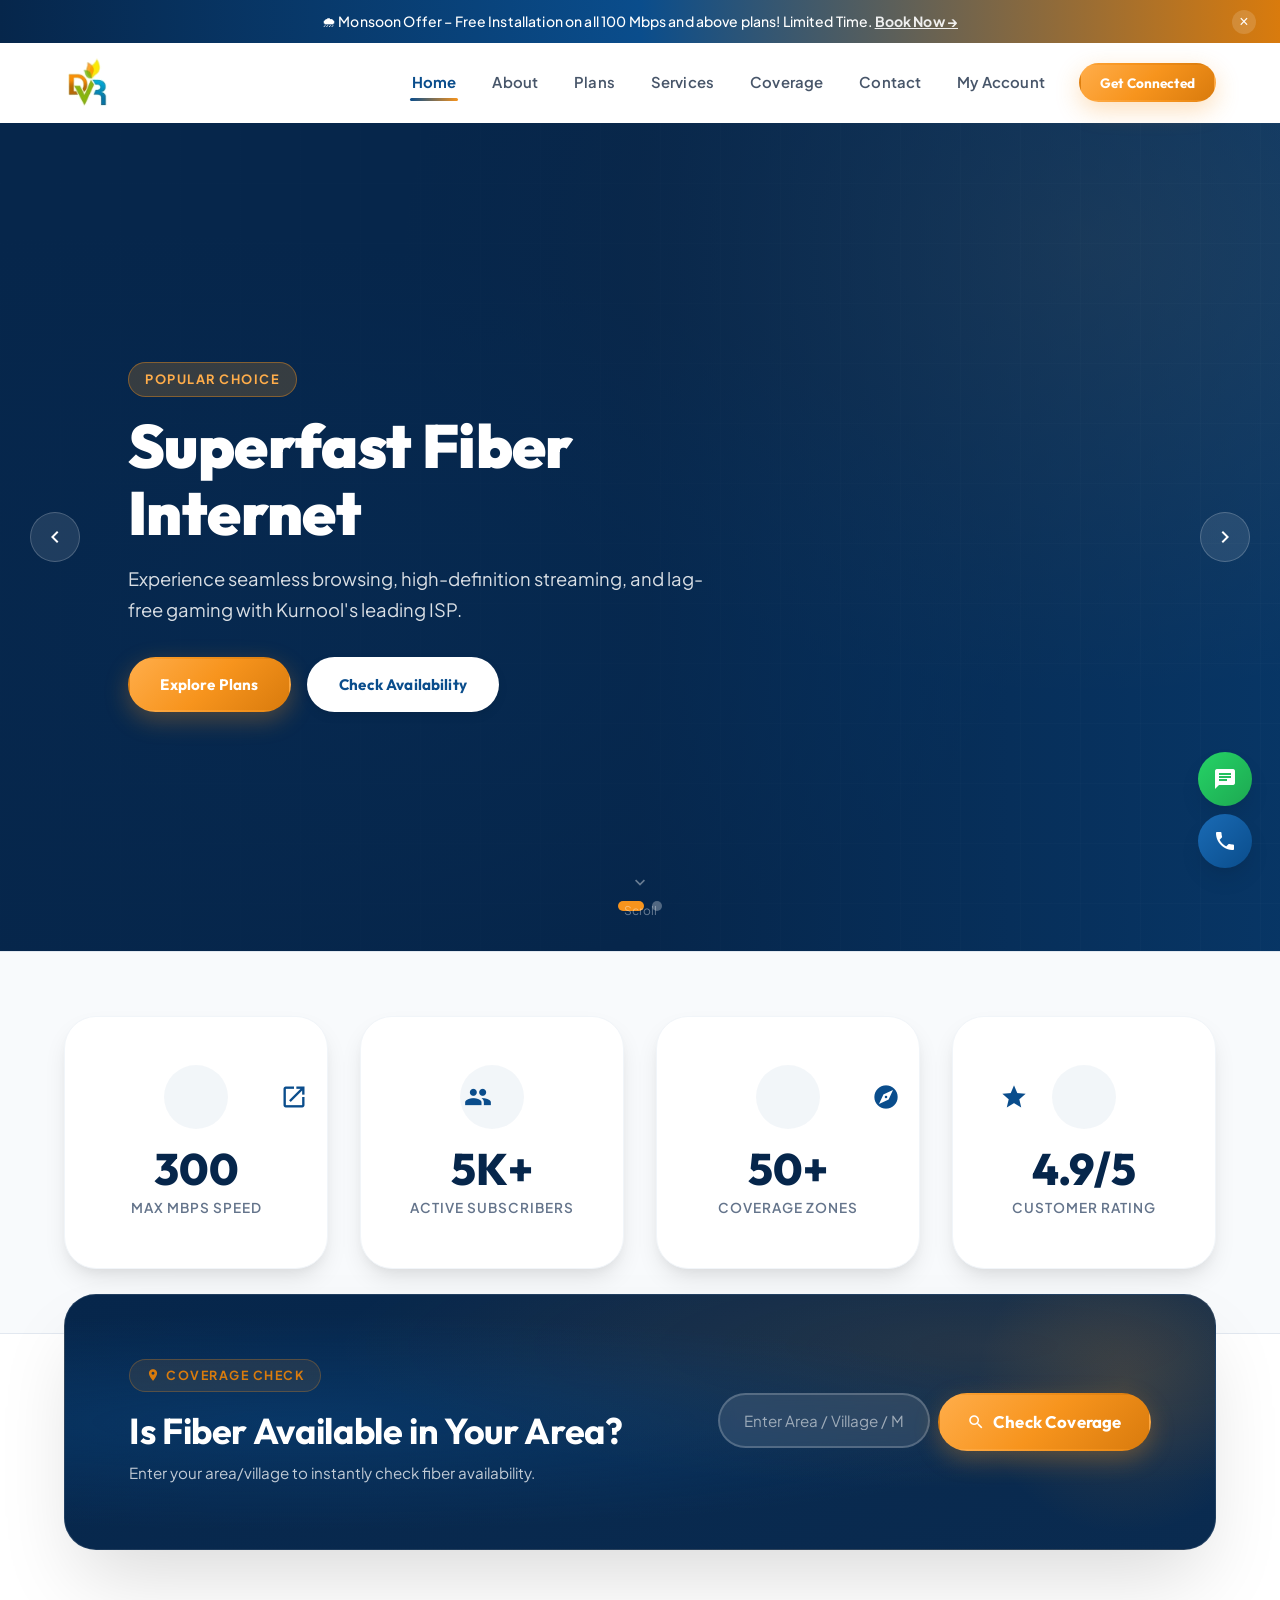
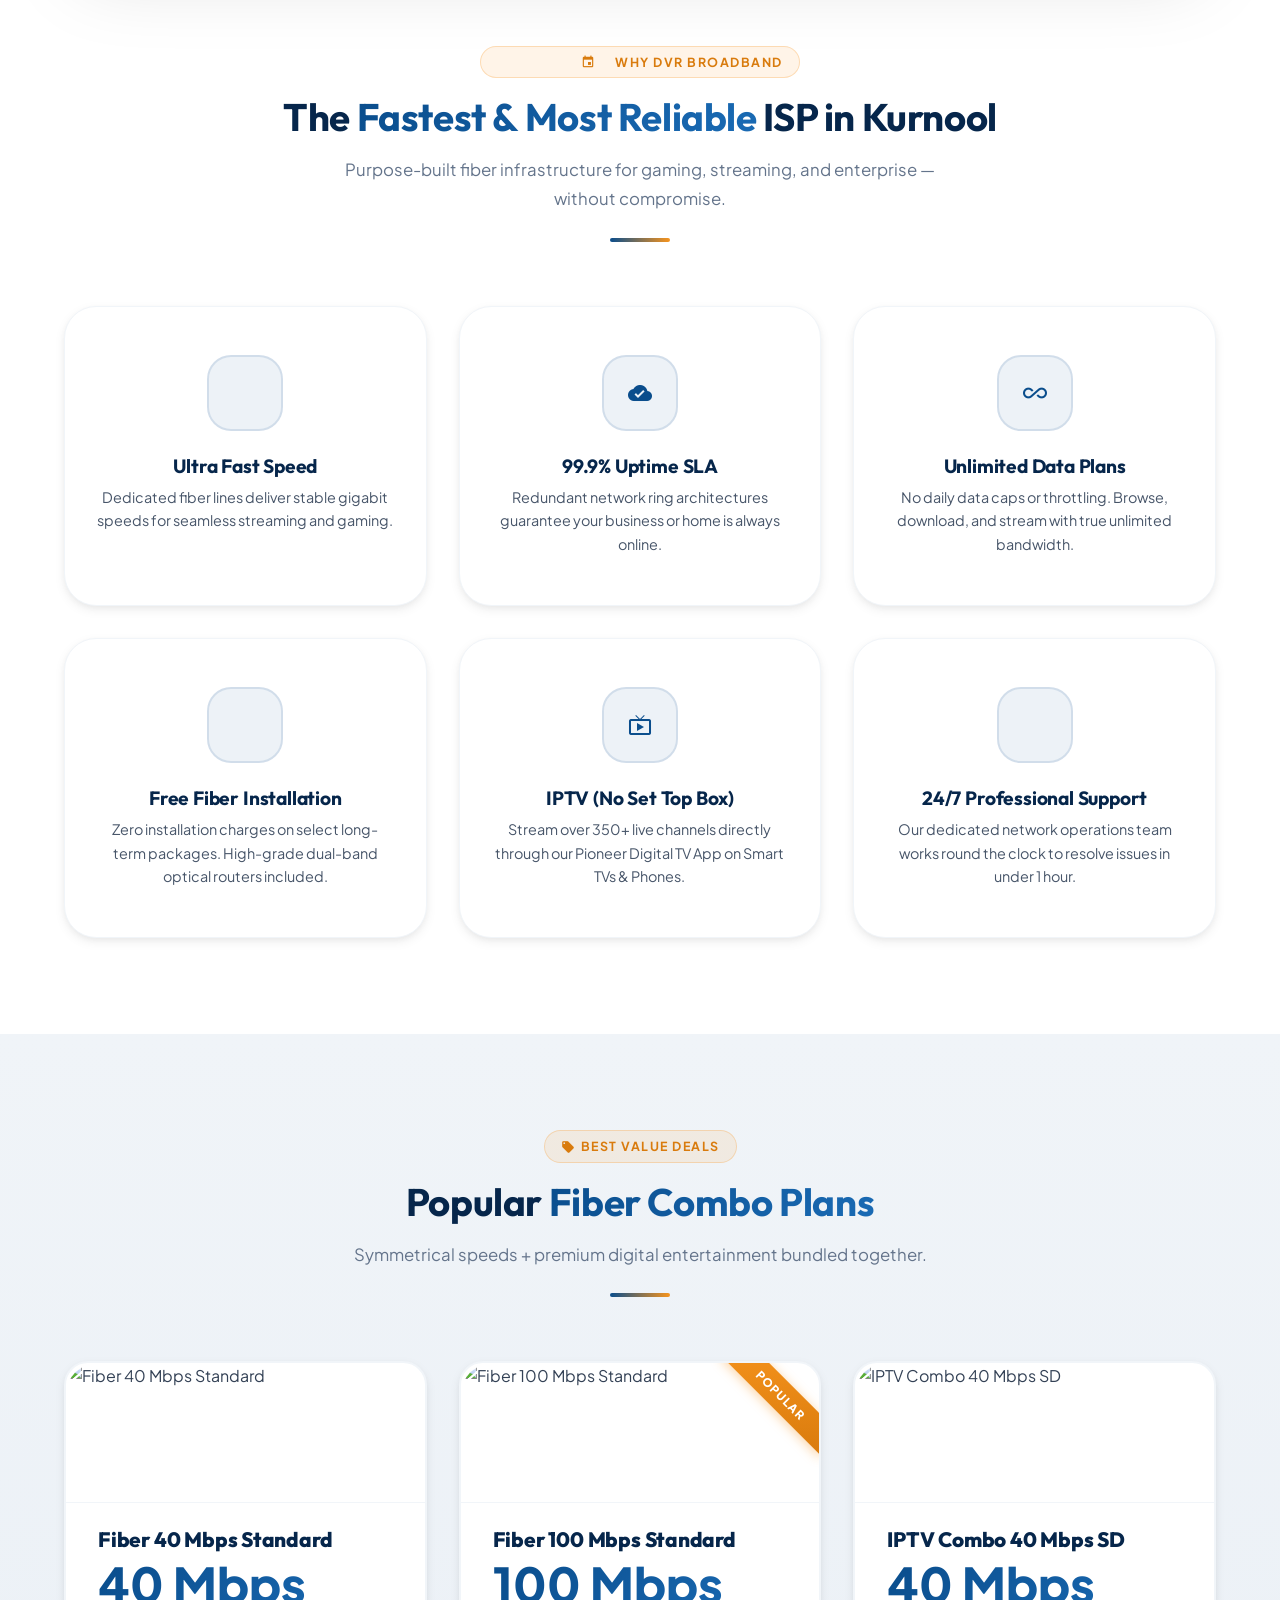
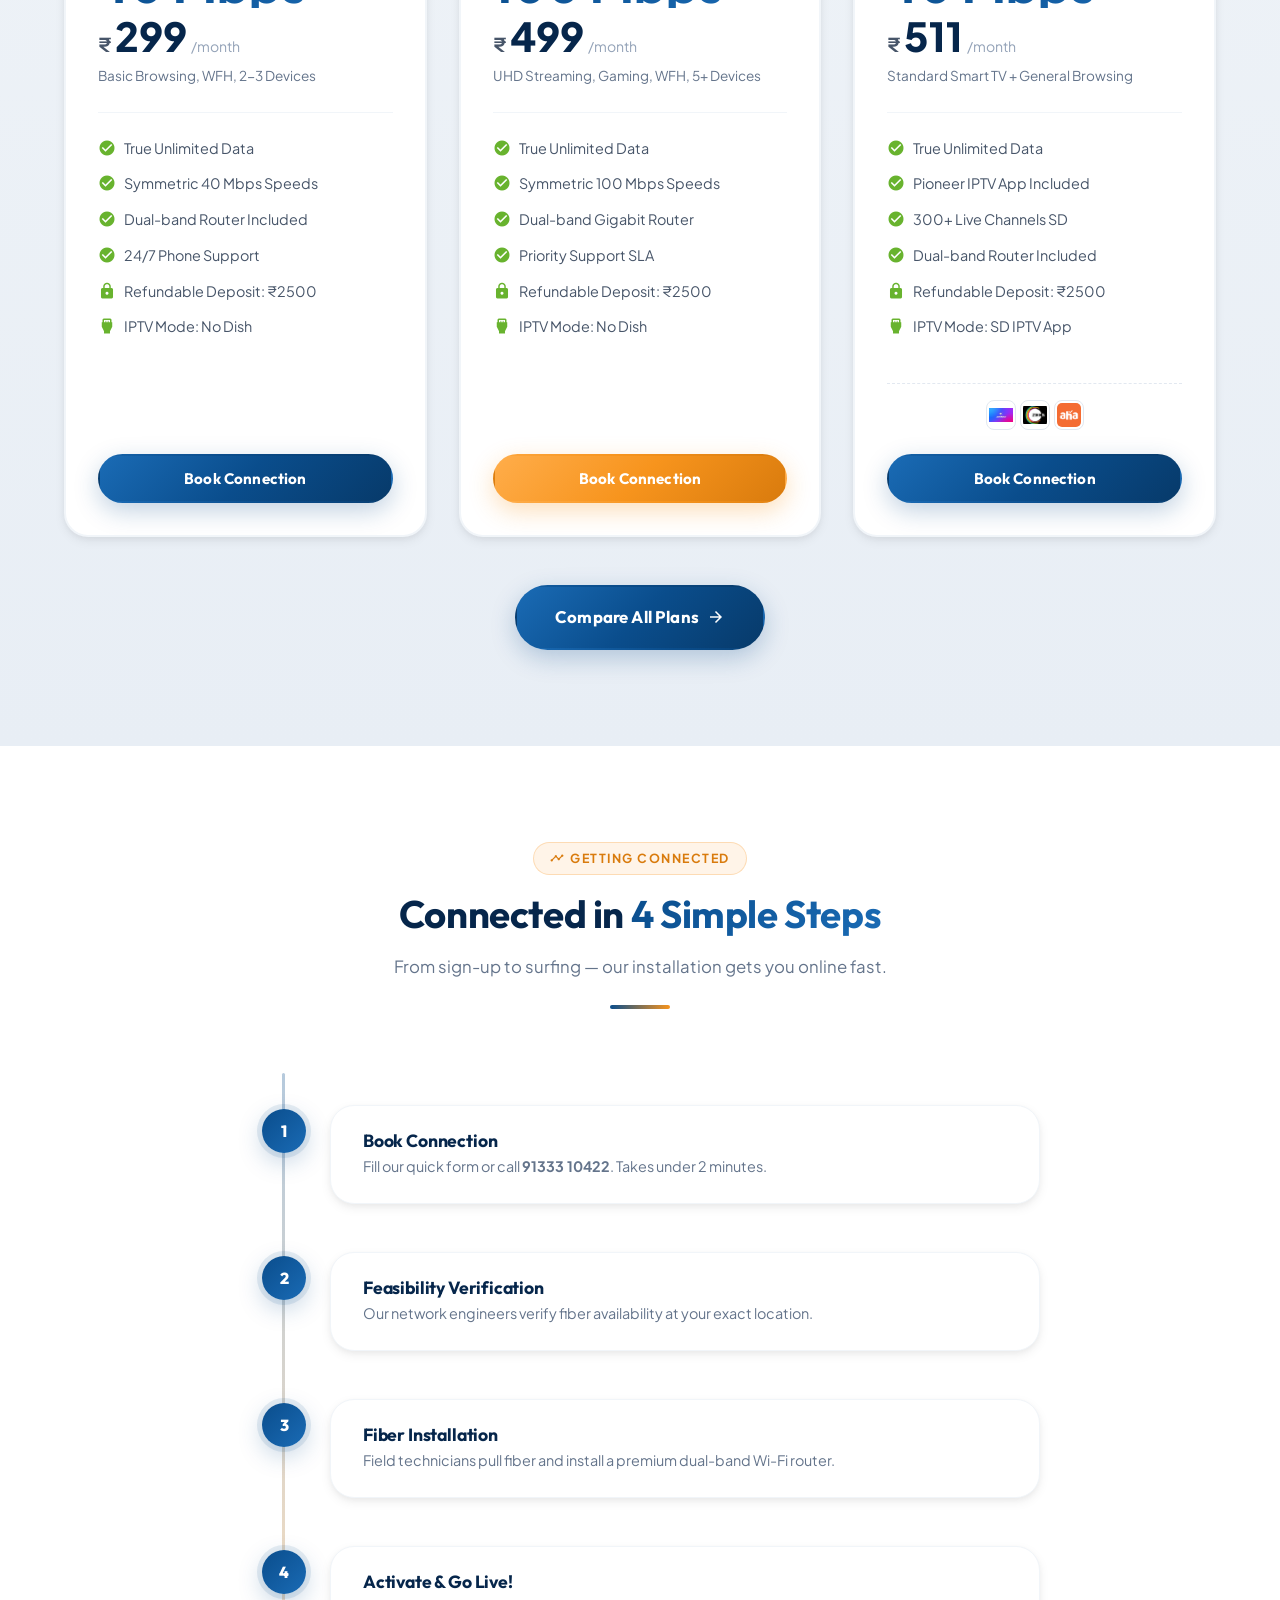
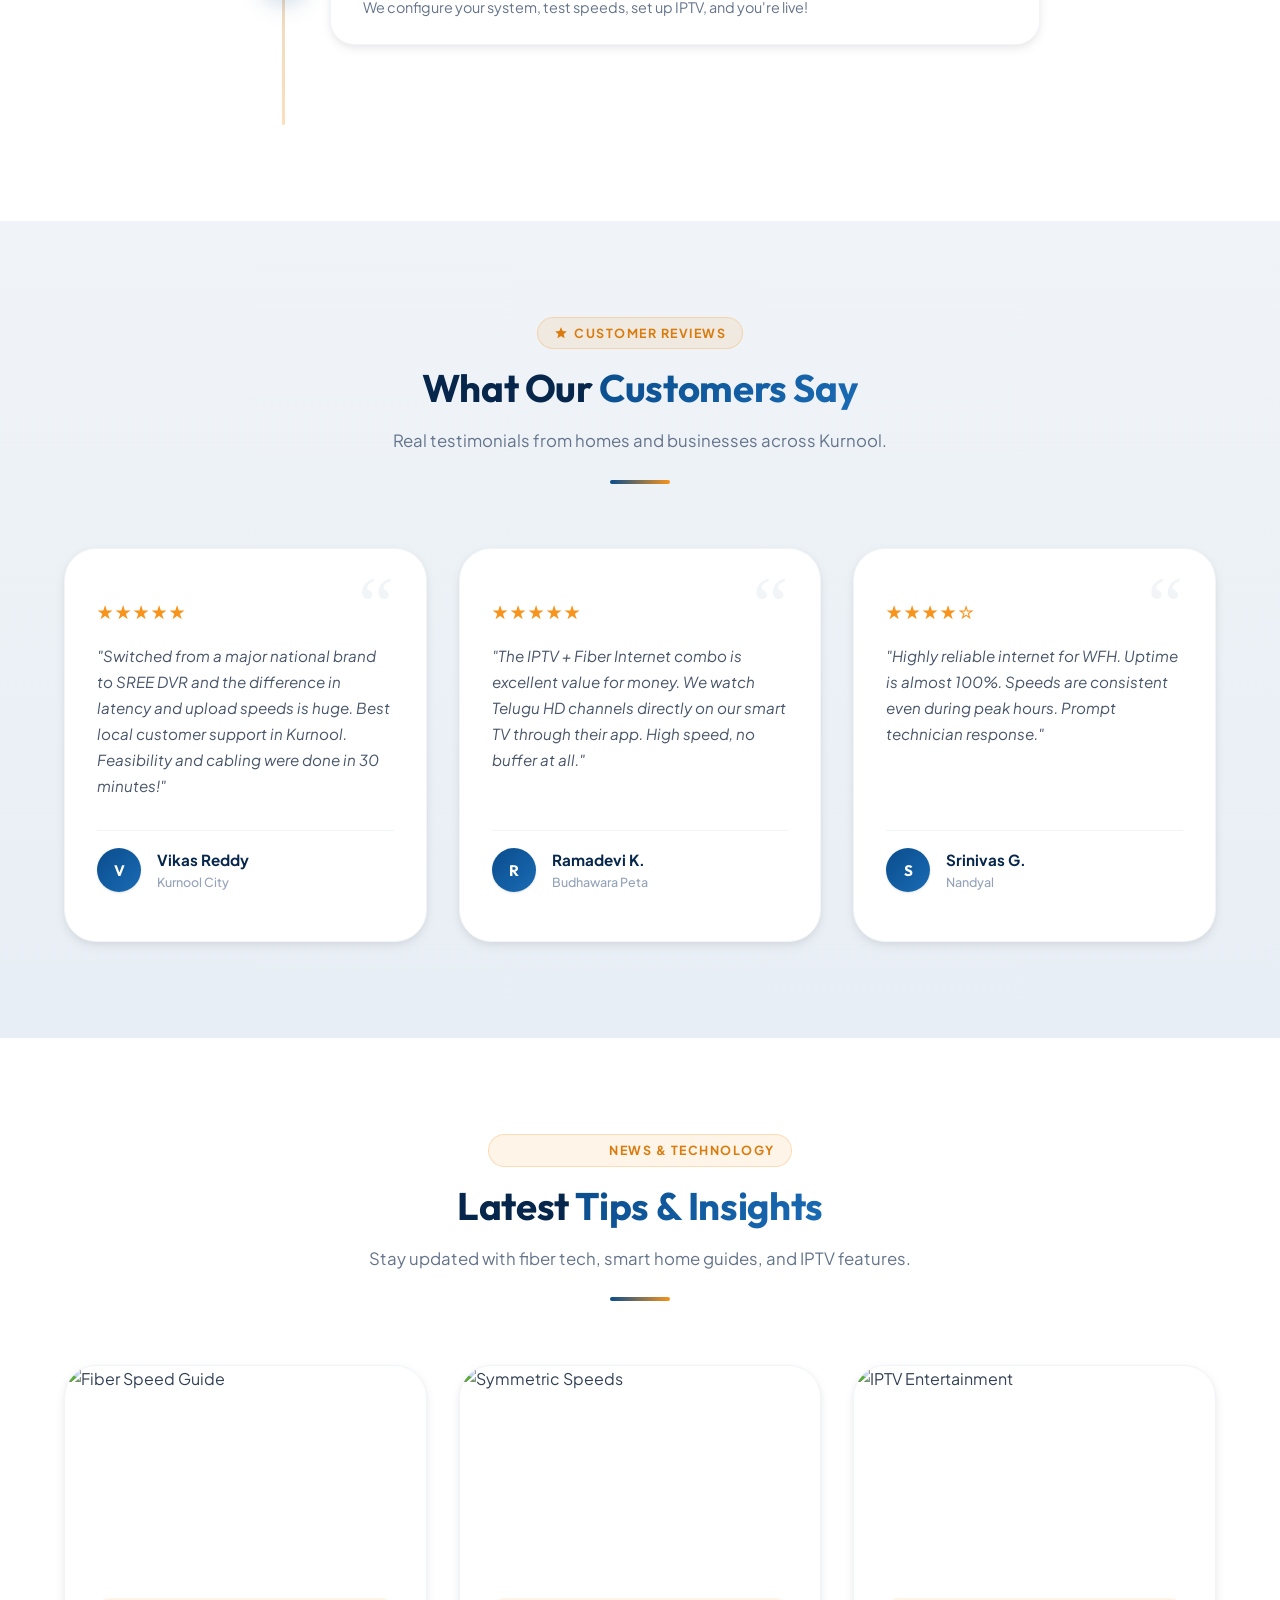
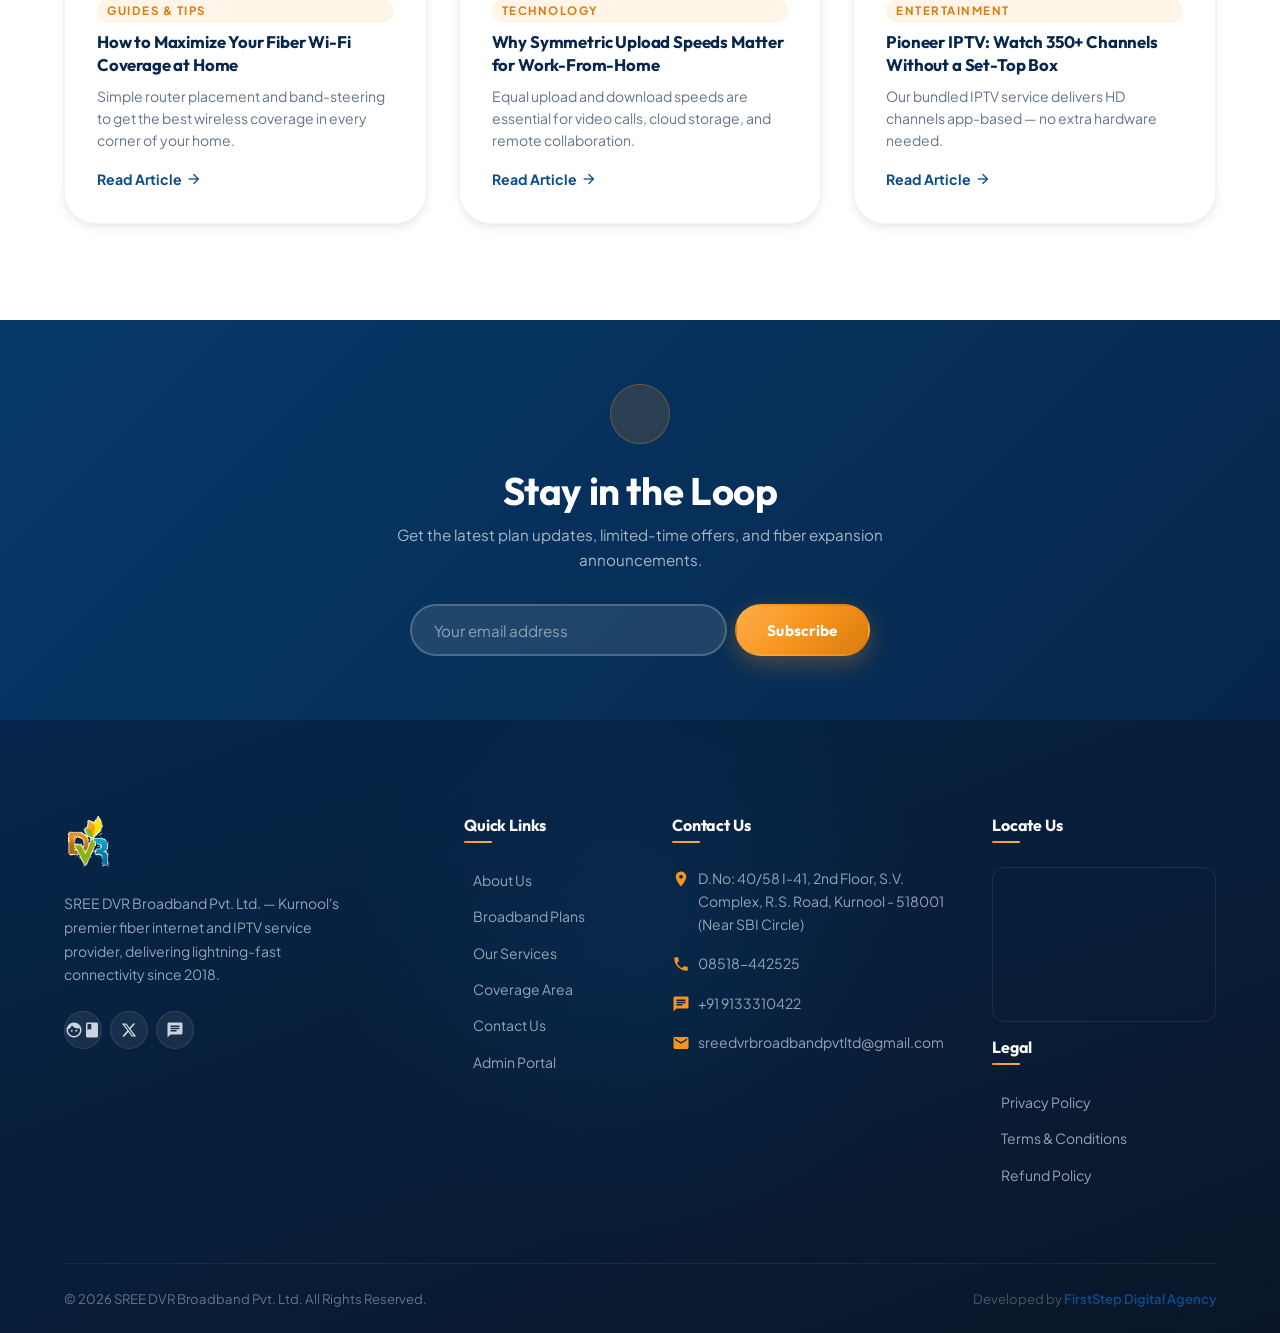
==== index.html @ 99e271ee "Optimize plans page interactive components and homepage blog grid for mobile viewports" ====
<!DOCTYPE html>
<html lang="en">
<head>
    <meta charset="UTF-8">
    <meta name="viewport" content="width=device-width, initial-scale=1.0">
    <title>SREE DVR Broadband | Best High-Speed Fiber Internet in Kurnool</title>
    <meta name="description" content="Kurnool's fastest fiber internet. Plans from Rs.299/mo. Get connected in 30 minutes.">
    <link href="https://fonts.googleapis.com/icon?family=Material+Icons" rel="stylesheet">
    <link rel="stylesheet" href="css/variables.css">
    <link rel="stylesheet" href="css/main.css">
    <link rel="stylesheet" href="css/components.css">
    <link rel="stylesheet" href="css/animations.css">
    <link rel="stylesheet" href="css/pages.css">
    <link rel="icon" type="image/x-icon" href="favicon.ico">
    <style>
        .hero-section{position:relative;min-height:92vh;display:flex;align-items:center;overflow:hidden;background:var(--gradient-hero);}
        .hero-bg{position:absolute;inset:0;background:radial-gradient(ellipse at 10% 60%,rgba(10,77,140,.5) 0%,transparent 55%),radial-gradient(ellipse at 85% 15%,rgba(247,148,29,.15) 0%,transparent 45%);z-index:0;}
        .hero-grid{position:absolute;inset:0;background-image:linear-gradient(rgba(255,255,255,.025) 1px,transparent 1px),linear-gradient(90deg,rgba(255,255,255,.025) 1px,transparent 1px);background-size:60px 60px;z-index:0;}
        .hero-layout{display:grid;grid-template-columns:1fr 360px;gap:var(--space-3xl);align-items:center;padding:var(--space-4xl) 0;}
        .hero-content{position:relative;z-index:10;}
        .hero-eyebrow{display:inline-flex;align-items:center;gap:8px;background:rgba(247,148,29,.15);border:1px solid rgba(247,148,29,.3);color:var(--secondary-light);padding:6px 18px;border-radius:var(--radius-full);font-size:.8rem;font-weight:700;text-transform:uppercase;letter-spacing:1.5px;margin-bottom:var(--space-lg);}
        .hero-title{font-size:clamp(2.4rem,5.5vw,4rem);font-weight:900;color:#fff;line-height:1.08;margin-bottom:var(--space-lg);}
        .hero-title .gt{background:linear-gradient(135deg,var(--secondary-light) 0%,#FFD700 100%);-webkit-background-clip:text;-webkit-text-fill-color:transparent;background-clip:text;}
        .hero-subtitle{font-size:1.1rem;color:rgba(255,255,255,.78);line-height:1.7;margin-bottom:var(--space-2xl);}
        .hero-actions{display:flex;gap:var(--space-md);flex-wrap:wrap;margin-bottom:var(--space-2xl);}
        .hero-trust{display:flex;gap:var(--space-sm);flex-wrap:wrap;}
        .hero-visual{position:relative;z-index:10;display:flex;flex-direction:column;gap:var(--space-md);}
        .speed-card{background:rgba(255,255,255,.07);border:1px solid rgba(255,255,255,.15);border-radius:var(--radius-2xl);padding:var(--space-xl);backdrop-filter:var(--glass-blur-sm);text-align:center;}
        .speed-number{font-size:4.5rem;font-weight:900;font-family:var(--font-heading);color:#fff;line-height:1;}
        .speed-label{font-size:.9rem;color:rgba(255,255,255,.6);text-transform:uppercase;letter-spacing:2px;margin-top:4px;}
        .speed-accent{font-size:1rem;font-weight:700;color:var(--secondary-light);}
        .mini-stat-row{display:grid;grid-template-columns:1fr 1fr;gap:var(--space-sm);}
        .mini-stat{background:rgba(255,255,255,.07);border:1px solid rgba(255,255,255,.1);border-radius:var(--radius-xl);padding:var(--space-md);text-align:center;}
        .mini-stat-num{font-size:1.7rem;font-weight:900;font-family:var(--font-heading);color:var(--secondary-light);}
        .mini-stat-lbl{font-size:.72rem;color:rgba(255,255,255,.6);text-transform:uppercase;letter-spacing:1px;}
        .scroll-indicator{position:absolute;bottom:30px;left:50%;transform:translateX(-50%);display:flex;flex-direction:column;align-items:center;gap:8px;color:rgba(255,255,255,.4);font-size:.75rem;animation:float 2s ease-in-out infinite;z-index:10;}
        .blog-grid{display:grid;grid-template-columns:repeat(auto-fit,minmax(280px,1fr));gap:var(--space-xl);}
        .blog-card{background:#fff;border-radius:var(--radius-2xl);overflow:hidden;box-shadow:var(--shadow-md);border:1px solid var(--gray-100);display:flex;flex-direction:column;transition:all var(--transition-normal);}
        .blog-card:hover{transform:translateY(-8px);box-shadow:var(--shadow-xl);}
        .blog-img{height:200px;overflow:hidden;}
        .blog-img img{width:100%;height:100%;object-fit:cover;transition:transform .6s ease;}
        .blog-card:hover .blog-img img{transform:scale(1.06);}
        .blog-body{padding:var(--space-xl);flex-grow:1;display:flex;flex-direction:column;}
        .blog-cat{font-size:.72rem;font-weight:700;text-transform:uppercase;letter-spacing:1.5px;color:var(--secondary-dark);background:rgba(247,148,29,.1);display:inline-block;padding:3px 10px;border-radius:var(--radius-full);margin-bottom:var(--space-sm);}
        .blog-title{font-size:1.05rem;font-weight:700;color:var(--navy);margin-bottom:var(--space-sm);line-height:1.35;}
        .blog-excerpt{color:var(--gray-500);font-size:.875rem;line-height:1.6;flex-grow:1;margin-bottom:var(--space-md);}
        .blog-link{font-weight:700;color:var(--primary);font-size:.88rem;display:inline-flex;align-items:center;gap:4px;transition:var(--transition-fast);}
        .blog-link:hover{color:var(--secondary);gap:8px;}
        .newsletter-section{background:linear-gradient(135deg,var(--primary-dark) 0%,var(--navy) 100%);padding:var(--space-3xl) 0;}
        .newsletter-inner{max-width:580px;margin:0 auto;text-align:center;}
        .newsletter-icon{width:60px;height:60px;background:rgba(247,148,29,.15);border:1px solid rgba(247,148,29,.3);border-radius:50%;display:flex;align-items:center;justify-content:center;font-size:1.5rem;margin:0 auto var(--space-lg);}
        .newsletter-form{display:flex;gap:var(--space-sm);max-width:460px;margin:0 auto;}
        .newsletter-input{flex-grow:1;padding:.9rem 1.4rem;border-radius:var(--radius-full);border:2px solid rgba(255,255,255,.2);background:rgba(255,255,255,.1);color:#fff;font-family:var(--font-body);font-size:.95rem;outline:none;}
        .newsletter-input::placeholder{color:rgba(255,255,255,.5);}
        .newsletter-input:focus{border-color:var(--secondary);}
        @media(max-width:1100px){.hero-layout{grid-template-columns:1fr;}}
        @media(max-width:768px){.hero-section{min-height:auto;}.hero-trust{display:none;}.stats-grid{grid-template-columns:repeat(2,1fr);}.newsletter-form{flex-direction:column;}}
    </style>
</head>
<body>

    <!-- Promo Ribbon -->
    <div id="promoRibbon" class="promo-ribbon">
        <span id="promoText">Loading offers...</span>
        <button class="close-ribbon" onclick="dismissRibbon()">&times;</button>
    </div>

    <!-- Header -->
    <header class="main-header">
        <div class="container navbar">
            <a href="index.html" class="brand-logo">
                <img src="images/logo.png" alt="SREE DVR Broadband">
            </a>
            <nav class="nav-menu desktop-only" id="navMenu">
                <a href="index.html" class="nav-link active">Home</a>
                <a href="about.html" class="nav-link">About</a>
                <a href="plans.html" class="nav-link">Plans</a>
                <a href="services.html" class="nav-link">Services</a>
                <a href="coverage.html" class="nav-link">Coverage</a>
                <a href="contact.html" class="nav-link">Contact</a>
                <a href="https://myaccount.dvrbroadband.net/" class="nav-link" target="_blank">My Account</a>
                <button onclick="openEnquiryModal('Header CTA')" class="btn btn-secondary btn-sm">Get Connected</button>
            </nav>
            <button class="menu-toggle" id="menuToggle" aria-label="Toggle Menu">
                <span></span><span></span><span></span>
            </button>
        </div>
    </header>

    <!-- Mobile Drawer Overlay -->
    <div class="drawer-overlay" id="drawerOverlay"></div>

    <!-- Mobile Navigation Drawer -->
    <div class="mobile-drawer" id="mobileDrawer">
        <div class="drawer-header">
            <a href="index.html" class="brand-logo">
                <img src="images/logo.png" alt="SREE DVR Broadband">
            </a>
            <button class="drawer-close" id="drawerClose" aria-label="Close Menu">&times;</button>
        </div>
        <nav class="drawer-menu">
            <a href="index.html" class="drawer-link active">Home</a>
            <a href="about.html" class="drawer-link ">About</a>
            <a href="plans.html" class="drawer-link ">Plans</a>
            <a href="services.html" class="drawer-link ">Services</a>
            <a href="coverage.html" class="drawer-link ">Coverage</a>
            <a href="contact.html" class="drawer-link ">Contact</a>
            <a href="https://myaccount.dvrbroadband.net/" class="drawer-link" target="_blank">My Account</a>
            <button onclick="openEnquiryModal('Mobile Drawer')" class="btn btn-secondary btn-block" style="margin-top: var(--space-lg);">Get Connected</button>
        </nav>
    </div>


    <!-- Sticky CTA Bar -->
    <div id="stickyCtaBar" class="sticky-cta-bar">
        <div class="container sticky-cta-content">
            <span class="sticky-cta-title">&#9889; Lightning Fiber Internet &mdash; Starting at &#8377;299/mo in Kurnool</span>
            <div style="display:flex;gap:var(--space-md);">
                <a href="plans.html" class="btn btn-outline btn-sm">View Plans</a>
                <button onclick="openEnquiryModal('Sticky CTA')" class="btn btn-secondary btn-sm">Book Now</button>
            </div>
        </div>
    </div>

    <!-- HERO -->
    <!-- HERO -->
    <section class="hero-section-wrapper">
        <div class="hero-bg"></div>
        <div class="hero-grid"></div>
        
        <!-- Viewport Container -->
        <div class="hero-slider-container">
            <!-- Sliding Track (wiped/injected by JS) -->
            <div class="hero-slider-track" id="heroSlider">
                <!-- Fallback Static Hero if JS is slow or disabled -->
                <div class="slide">
                    <div class="container">
                        <div class="slide-content">
                            <span class="slide-badge">Kurnool's #1 Fiber Provider</span>
                            <h1 class="slide-title">Superfast Fiber Internet</h1>
                            <p class="slide-subtitle">Symmetrical speeds up to 300 Mbps. No data caps. Bundled IPTV with 350+ live channels. Get connected in under 30 minutes.</p>
                            <div class="slide-actions">
                                <a href="plans.html" class="btn btn-secondary btn-lg">Explore Plans</a>
                                <button onclick="openEnquiryModal('Hero Fallback')" class="btn btn-white btn-lg">Get Connected</button>
                            </div>
                        </div>
                    </div>
                </div>
            </div>
            
            <!-- Navigation Controls -->
            <button class="slider-arrow slider-arrow-prev" onclick="moveSlider(-1)" aria-label="Previous Slide">
                <span class="material-icons">chevron_left</span>
            </button>
            <button class="slider-arrow slider-arrow-next" onclick="moveSlider(1)" aria-label="Next Slide">
                <span class="material-icons">chevron_right</span>
            </button>
            <div class="slider-dots" id="sliderDots"></div>
        </div>

        <!-- Scroll Indicator -->
        <div class="scroll-indicator">
            <span class="material-icons" style="font-size:20px;">keyboard_arrow_down</span>
            <span>Scroll</span>
        </div>
    </section>

    <!-- STATS BAND -->
    <section class="stats-band">
        <div class="container">
            <div class="stats-grid">
                <div class="stat-card animate-on-scroll fade-up stagger-1">
                    <div class="stat-icon-wrapper"><span class="material-icons">rocket_launch</span></div>
                    <div class="stat-number">300</div>
                    <div class="stat-label">Max Mbps Speed</div>
                </div>
                <div class="stat-card animate-on-scroll fade-up stagger-2">
                    <div class="stat-icon-wrapper"><span class="material-icons">groups</span></div>
                    <div class="stat-number">5K+</div>
                    <div class="stat-label">Active Subscribers</div>
                </div>
                <div class="stat-card animate-on-scroll fade-up stagger-3">
                    <div class="stat-icon-wrapper"><span class="material-icons">travel_explore</span></div>
                    <div class="stat-number">50+</div>
                    <div class="stat-label">Coverage Zones</div>
                </div>
                <div class="stat-card animate-on-scroll fade-up stagger-4">
                    <div class="stat-icon-wrapper"><span class="material-icons">star_rate</span></div>
                    <div class="stat-number">4.9/5</div>
                    <div class="stat-label">Customer Rating</div>
                </div>
            </div>
        </div>
    </section>

    <!-- AVAILABILITY CHECKER -->
    <section class="container" style="margin-top:-40px;position:relative;z-index:30;" id="availability">
        <div class="checker-card animate-on-scroll fade-up">
            <div class="checker-info">
                <div class="section-tag" style="margin-bottom:var(--space-md);">
                    <span class="material-icons" style="font-size:14px;">place</span> Coverage Check
                </div>
                <h2 style="color:#fff;margin-bottom:var(--space-sm);">Is Fiber Available in Your Area?</h2>
                <p style="color:rgba(255,255,255,.75);">Enter your area/village to instantly check fiber availability.</p>
            </div>
            <div class="checker-form">
                <div class="checker-input-wrapper">
                    <input type="text" id="areaInput" class="checker-input" placeholder="Enter Area / Village / Mandal (e.g. Budhawara Peta)">
                </div>
                <button onclick="checkFeasibility()" class="btn btn-secondary btn-lg">
                    <span class="material-icons" style="font-size:18px;">search</span> Check Coverage
                </button>
            </div>
            <div id="checkerResults" class="checker-results"></div>
        </div>
    </section>

    <!-- WHY DVR -->
    <section style="padding:var(--space-4xl) 0;background:#fff;">
        <div class="container">
            <div class="section-header animate-on-scroll fade-up">
                <span class="section-tag"><span class="material-icons" style="font-size:14px;">emoji_events</span> Why DVR Broadband</span>
                <h2 class="section-title">The <strong>Fastest &amp; Most Reliable</strong> ISP in Kurnool</h2>
                <p class="section-desc">Purpose-built fiber infrastructure for gaming, streaming, and enterprise &mdash; without compromise.</p>
                <div class="divider-line"></div>
            </div>
            <div class="why-grid" id="whyGrid"></div>
        </div>
    </section>

    <!-- PLANS -->
    <section id="plans" style="padding:var(--space-4xl) 0;background:var(--gradient-section-alt);">
        <div class="container">
            <div class="section-header animate-on-scroll fade-up">
                <span class="section-tag"><span class="material-icons" style="font-size:14px;">local_offer</span> Best Value Deals</span>
                <h2 class="section-title">Popular <strong>Fiber Combo Plans</strong></h2>
                <p class="section-desc">Symmetrical speeds + premium digital entertainment bundled together.</p>
                <div class="divider-line"></div>
            </div>
            <div class="plans-grid" id="plansGrid"></div>
            <div style="text-align:center;margin-top:var(--space-2xl);" class="animate-on-scroll fade-up">
                <a href="plans.html" class="btn btn-primary btn-lg">Compare All Plans <span class="material-icons" style="font-size:18px;">arrow_forward</span></a>
            </div>
        </div>
    </section>

    <!-- TIMELINE -->
    <section style="padding:var(--space-4xl) 0;background:#fff;">
        <div class="container">
            <div class="section-header animate-on-scroll fade-up">
                <span class="section-tag"><span class="material-icons" style="font-size:14px;">timeline</span> Getting Connected</span>
                <h2 class="section-title">Connected in <strong>4 Simple Steps</strong></h2>
                <p class="section-desc">From sign-up to surfing &mdash; our installation gets you online fast.</p>
                <div class="divider-line"></div>
            </div>
            <div class="timeline">
                <div class="timeline-item animate-on-scroll slide-left stagger-1">
                    <div class="timeline-dot">1</div>
                    <div class="timeline-content"><h3>Book Connection</h3><p>Fill our quick form or call <strong>91333 10422</strong>. Takes under 2 minutes.</p></div>
                </div>
                <div class="timeline-item animate-on-scroll slide-left stagger-2">
                    <div class="timeline-dot">2</div>
                    <div class="timeline-content"><h3>Feasibility Verification</h3><p>Our network engineers verify fiber availability at your exact location.</p></div>
                </div>
                <div class="timeline-item animate-on-scroll slide-left stagger-3">
                    <div class="timeline-dot">3</div>
                    <div class="timeline-content"><h3>Fiber Installation</h3><p>Field technicians pull fiber and install a premium dual-band Wi-Fi router.</p></div>
                </div>
                <div class="timeline-item animate-on-scroll slide-left stagger-4">
                    <div class="timeline-dot">4</div>
                    <div class="timeline-content"><h3>Activate &amp; Go Live!</h3><p>We configure your system, test speeds, set up IPTV, and you're live!</p></div>
                </div>
            </div>
        </div>
    </section>

    <!-- TESTIMONIALS -->
    <section style="padding:var(--space-4xl) 0;background:var(--gradient-section-alt);">
        <div class="container">
            <div class="section-header animate-on-scroll fade-up">
                <span class="section-tag"><span class="material-icons" style="font-size:14px;">star</span> Customer Reviews</span>
                <h2 class="section-title">What Our <strong>Customers Say</strong></h2>
                <p class="section-desc">Real testimonials from homes and businesses across Kurnool.</p>
                <div class="divider-line"></div>
            </div>
            <div class="testimonials-grid" id="testimonialsGrid"></div>
        </div>
    </section>

    <!-- BLOG -->
    <section style="padding:var(--space-4xl) 0;background:#fff;">
        <div class="container">
            <div class="section-header animate-on-scroll fade-up">
                <span class="section-tag"><span class="material-icons" style="font-size:14px;">article</span> News &amp; Technology</span>
                <h2 class="section-title">Latest <strong>Tips &amp; Insights</strong></h2>
                <p class="section-desc">Stay updated with fiber tech, smart home guides, and IPTV features.</p>
                <div class="divider-line"></div>
            </div>
            <div class="blog-grid">
                <div class="blog-card animate-on-scroll fade-up stagger-1">
                    <div class="blog-img"><img src="https://images.unsplash.com/photo-1544197150-b99a580bb7a8?auto=format&fit=crop&q=80&w=600" alt="Fiber Speed Guide"></div>
                    <div class="blog-body">
                        <span class="blog-cat">Guides &amp; Tips</span>
                        <h3 class="blog-title">How to Maximize Your Fiber Wi-Fi Coverage at Home</h3>
                        <p class="blog-excerpt">Simple router placement and band-steering to get the best wireless coverage in every corner of your home.</p>
                        <a href="about.html" class="blog-link">Read Article <span class="material-icons" style="font-size:16px;">arrow_forward</span></a>
                    </div>
                </div>
                <div class="blog-card animate-on-scroll fade-up stagger-2">
                    <div class="blog-img"><img src="https://images.unsplash.com/photo-1600132806370-bf17e65e942f?auto=format&fit=crop&q=80&w=600" alt="Symmetric Speeds"></div>
                    <div class="blog-body">
                        <span class="blog-cat">Technology</span>
                        <h3 class="blog-title">Why Symmetric Upload Speeds Matter for Work-From-Home</h3>
                        <p class="blog-excerpt">Equal upload and download speeds are essential for video calls, cloud storage, and remote collaboration.</p>
                        <a href="about.html" class="blog-link">Read Article <span class="material-icons" style="font-size:16px;">arrow_forward</span></a>
                    </div>
                </div>
                <div class="blog-card animate-on-scroll fade-up stagger-3">
                    <div class="blog-img"><img src="https://images.unsplash.com/photo-1522869635100-9f4c5e86aa37?auto=format&fit=crop&q=80&w=600" alt="IPTV Entertainment"></div>
                    <div class="blog-body">
                        <span class="blog-cat">Entertainment</span>
                        <h3 class="blog-title">Pioneer IPTV: Watch 350+ Channels Without a Set-Top Box</h3>
                        <p class="blog-excerpt">Our bundled IPTV service delivers HD channels app-based &mdash; no extra hardware needed.</p>
                        <a href="services.html" class="blog-link">Read Article <span class="material-icons" style="font-size:16px;">arrow_forward</span></a>
                    </div>
                </div>
            </div>
        </div>
    </section>

    <!-- NEWSLETTER -->
    <section class="newsletter-section">
        <div class="container">
            <div class="newsletter-inner animate-on-scroll fade-up">
                <div class="newsletter-icon">&#9993;</div>
                <h2 style="color:#fff;margin-bottom:var(--space-sm);">Stay in the Loop</h2>
                <p style="color:rgba(255,255,255,.65);margin-bottom:var(--space-xl);font-size:.95rem;">Get the latest plan updates, limited-time offers, and fiber expansion announcements.</p>
                <form class="newsletter-form" onsubmit="event.preventDefault(); showCustomNotification('Subscribed!', 'You are now subscribed to our newsletter.')">
                    <input type="email" class="newsletter-input" placeholder="Your email address" required>
                    <button type="submit" class="btn btn-secondary">Subscribe</button>
                </form>
            </div>
        </div>
    </section>

    </section>

    <!-- Footer -->
    <footer class="main-footer">
        <div class="container">
            <div class="footer-grid">
                <div class="footer-brand">
                    <img src="images/logo.png" alt="SREE DVR Broadband" class="logo-img">
                    <p class="footer-tagline">SREE DVR Broadband Pvt. Ltd. — Kurnool's premier fiber internet and IPTV service provider, delivering lightning-fast connectivity since 2018.</p>
                    <div class="social-links">
                        <a href="#" class="social-icon"><i class="material-icons" style="font-size:18px;">facebook</i></a>
                        <a href="#" class="social-icon">
                            <svg style="width:16px;height:16px;fill:currentColor;" viewBox="0 0 24 24"><path d="M18.244 2.25h3.308l-7.227 8.26 8.502 11.24H16.17l-5.214-6.817L4.99 21.75H1.68l7.73-8.835L1.254 2.25H8.08l4.713 6.231zm-1.161 17.52h1.833L7.084 4.126H5.117z"/></svg>
                        </a>
                        <a href="https://wa.me/919133310422" target="_blank" class="social-icon">
                            <i class="material-icons" style="font-size:18px;">chat</i>
                        </a>
                    </div>
                </div>

                <div>
                    <h3 class="footer-heading">Quick Links</h3>
                    <ul class="footer-links">
                        <li><a href="about.html">About Us</a></li>
                        <li><a href="plans.html">Broadband Plans</a></li>
                        <li><a href="services.html">Our Services</a></li>
                        <li><a href="coverage.html">Coverage Area</a></li>
                        <li><a href="contact.html">Contact Us</a></li>
                        <li><a href="admin.html">Admin Portal</a></li>
                    </ul>
                </div>

                <div>
                    <h3 class="footer-heading">Contact Us</h3>
                    <ul class="footer-contact">
                        <li><i class="material-icons">room</i><span>2nd Floor, S.V. Complex, R.S. Road, Kurnool - 518001</span></li>
                        <li><i class="material-icons">phone</i><span>08518-442525</span></li>
                        <li><i class="material-icons">chat</i><span>+91 9133310422</span></li>
                        <li><i class="material-icons">email</i><span>sreedvrbroadbandpvtltd@gmail.com</span></li>
                    </ul>
                </div>

                <div>
                    <h3 class="footer-heading">Locate Us</h3>
                    <div class="map-container-footer">
                        <iframe src="https://www.google.com/maps/embed?pb=!1m18!1m12!1m3!1d3838.077271926665!2d78.03730221480572!3d15.828695989033327!2m3!1f0!2f0!3f0!3m2!1i1024!2i768!4f13.1!3m3!1m2!1s0x3bb5e3afdc7e9be1%3A0x64319647485013ef!2sHotel%20SV%20Regency%20Kurnool!5e0!3m2!1sen!2sin!4v1689182390234!5m2!1sen!2sin" allowfullscreen="" loading="lazy"></iframe>
                    </div>
                    <div style="margin-top:var(--space-md);">
                        <h3 class="footer-heading">Legal</h3>
                        <ul class="footer-links">
                            <li><a href="privacy.html">Privacy Policy</a></li>
                            <li><a href="terms.html">Terms & Conditions</a></li>
                            <li><a href="refund.html">Refund Policy</a></li>
                        </ul>
                    </div>
                </div>
            </div>

            <div class="footer-bottom">
                <p>&copy; 2026 SREE DVR Broadband Pvt. Ltd. All Rights Reserved.</p>
                <p style="color:var(--gray-600);">Developed by <a href="https://www.firststepdigitalagency.com" target="_blank" style="color:var(--primary); text-decoration:none; font-weight:600; transition:color 0.2s;">FirstStep Digital Agency</a></p>
            </div>
        </div>
    </footer>

    <!-- Floating Action Buttons -->
    <div class="floating-actions">
        <a href="https://wa.me/919133310422" class="float-btn float-whatsapp" target="_blank" title="WhatsApp">
            <span class="material-icons">chat</span>
        </a>
        <a href="tel:08518442525" class="float-btn float-call" title="Call Us">
            <span class="material-icons">phone</span>
        </a>
        <button onclick="scrollToTop()" class="float-btn float-totop" id="scrollToTopBtn" title="Back to Top">
            <span class="material-icons">arrow_upward</span>
        </button>
    </div>

    <!-- Mobile Sticky Bar -->
    <div class="mobile-sticky-bar">
        <a href="tel:08518442525" class="bar-call"><span class="material-icons">phone</span> Call</a>
        <a href="https://wa.me/919133310422" class="bar-whatsapp" target="_blank"><span class="material-icons">chat</span> WhatsApp</a>
        <button onclick="openEnquiryModal('Mobile Bar')" class="bar-book"><span class="material-icons">bolt</span> Book Now</button>
    </div>

    <!-- Enquiry Modal -->
    <div class="modal-overlay" id="enquiryModal">
        <div class="modal-card">
            <button class="modal-close" onclick="closeEnquiryModal()">&times;</button>
            <h2 class="modal-title">Get Connected Today!</h2>
            <p class="modal-desc">Fill this quick form and our team will call you back within 15 minutes.</p>
            <form id="enquiryForm" onsubmit="submitEnquiry(event)">
                <input type="hidden" id="selectedSource" value="General Modal">
                <div class="form-group">
                    <label class="form-label" for="clientName">Full Name</label>
                    <input type="text" id="clientName" class="form-control" placeholder="Your full name" required>
                </div>
                <div class="form-group">
                    <label class="form-label" for="clientPhone">Mobile Number</label>
                    <input type="tel" id="clientPhone" class="form-control" placeholder="10-digit mobile number" pattern="[0-9]{10}" required>
                </div>
                <div class="form-group">
                    <label class="form-label" for="clientPlan">Preferred Plan</label>
                    <select id="clientPlan" class="form-control">
                        <option value="40 Mbps Standard">40 Mbps Standard (₹299/mo)</option>
                        <option value="100 Mbps Standard" selected>100 Mbps Standard (₹499/mo)</option>
                        <option value="100 Mbps HD Combo">100 Mbps HD Combo (₹753/mo)</option>
                        <option value="200 Mbps Premium">200 Mbps Premium (₹1099/mo)</option>
                        <option value="300 Mbps Enterprise">300 Mbps Enterprise (₹1299/mo)</option>
                    </select>
                </div>
                <div class="form-group">
                    <label class="form-label" for="clientArea">Your Area / Locality</label>
                    <input type="text" id="clientArea" class="form-control" placeholder="e.g. Budhawara Peta, Kurnool" required>
                </div>
                <div class="form-group">
                    <label class="form-label" for="clientMsg">Notes (Optional)</label>
                    <textarea id="clientMsg" class="form-control" placeholder="Any special requirements..."></textarea>
                </div>
                <button type="submit" class="btn btn-secondary btn-block btn-lg">
                    <span class="material-icons" style="font-size:18px;">flash_on</span>
                    Book Connection
                </button>
            </form>
        </div>
    </div>

    <!-- Firebase -->
    <script src="https://www.gstatic.com/firebasejs/10.8.0/firebase-app-compat.js"></script>
    <script src="https://www.gstatic.com/firebasejs/10.8.0/firebase-auth-compat.js"></script>
    <script src="https://www.gstatic.com/firebasejs/10.8.0/firebase-firestore-compat.js"></script>
    <script type="module" src="js/app.js"></script>
    <script type="module" src="js/main-pages.js"></script>

</body>
</html>
---- css/variables.css ----
/* ============================================================
   SREE DVR BROADBAND - CSS VARIABLES & DESIGN SYSTEM TOKENS
   ============================================================ */

:root {
    /* ─── Brand Color Palette ─── */
    --primary: #0A4D8C;
    --primary-rgb: 10, 77, 140;
    --primary-light: #1A6BB5;
    --primary-dark: #073A6A;

    --secondary: #F7941D;
    --secondary-rgb: 247, 148, 29;
    --secondary-light: #FFAD4A;
    --secondary-dark: #D97B0D;

    --accent: #68B32E;
    --accent-rgb: 104, 179, 46;
    --accent-light: #82D43A;
    --accent-dark: #52900F;

    --navy: #06264B;
    --navy-rgb: 6, 38, 75;
    --navy-light: #0D3A6E;

    --bg-light: #F0F4F8;
    --bg-white: #FFFFFF;
    --bg-dark: #0A1628;

    /* ─── Semantic Gradients ─── */
    --gradient-hero: linear-gradient(135deg, #06264B 0%, #0A4D8C 50%, #0E6BAD 100%);
    --gradient-hero-mesh: radial-gradient(ellipse at 20% 50%, rgba(10,77,140,0.4) 0%, transparent 60%), radial-gradient(ellipse at 80% 20%, rgba(247,148,29,0.12) 0%, transparent 50%), linear-gradient(160deg, #06264B 0%, #0A2B50 100%);
    --gradient-accent: linear-gradient(135deg, #0A4D8C 0%, #1A75D1 100%);
    --gradient-card: linear-gradient(180deg, #FFFFFF 0%, #F8FAFD 100%);
    --gradient-orange: linear-gradient(135deg, #F7941D 0%, #FFBA5A 100%);
    --gradient-blue: linear-gradient(135deg, #0A4D8C 0%, #2A8FE8 100%);
    --gradient-green: linear-gradient(135deg, #52900F 0%, #82D43A 100%);
    --gradient-dark: linear-gradient(160deg, #06264B 0%, #0A1628 100%);
    --gradient-section-alt: linear-gradient(180deg, #F0F4F8 0%, #E8EEF5 100%);
    --gradient-cta: linear-gradient(135deg, #0A4D8C 0%, #073A6A 40%, #06264B 100%);

    /* ─── Glow & Neon Accents ─── */
    --glow-primary: 0 0 20px rgba(10, 77, 140, 0.4), 0 0 40px rgba(10, 77, 140, 0.15);
    --glow-secondary: 0 0 20px rgba(247, 148, 29, 0.5), 0 0 40px rgba(247, 148, 29, 0.2);
    --glow-accent: 0 0 20px rgba(104, 179, 46, 0.4), 0 0 40px rgba(104, 179, 46, 0.15);

    /* ─── Neutral Palette ─── */
    --gray-50: #F8FAFC;
    --gray-100: #F1F5F9;
    --gray-200: #E2E8F0;
    --gray-300: #CBD5E1;
    --gray-400: #94A3B8;
    --gray-500: #64748B;
    --gray-600: #475569;
    --gray-700: #334155;
    --gray-800: #1E293B;
    --gray-900: #0F172A;

    /* ─── Typography Config ─── */
    --font-heading: 'Outfit', sans-serif;
    --font-body: 'Plus Jakarta Sans', sans-serif;

    /* ─── Spacing System ─── */
    --space-xs: 0.25rem;
    --space-sm: 0.5rem;
    --space-md: 1rem;
    --space-lg: 1.5rem;
    --space-xl: 2rem;
    --space-2xl: 3rem;
    --space-3xl: 4rem;
    --space-4xl: 6rem;
    --space-5xl: 8rem;

    /* ─── Layout Dimensions ─── */
    --header-height: 80px;
    --container-max-width: 1200px;

    /* ─── Shadows & Elevation ─── */
    --shadow-xs: 0 1px 2px 0 rgba(0, 0, 0, 0.05);
    --shadow-sm: 0 1px 3px 0 rgba(0, 0, 0, 0.08), 0 1px 2px 0 rgba(0, 0, 0, 0.04);
    --shadow-md: 0 4px 12px -1px rgba(0, 0, 0, 0.08), 0 2px 6px -1px rgba(0, 0, 0, 0.04);
    --shadow-lg: 0 12px 24px -4px rgba(0, 0, 0, 0.1), 0 6px 12px -4px rgba(0, 0, 0, 0.05);
    --shadow-xl: 0 24px 48px -8px rgba(0, 0, 0, 0.12), 0 12px 24px -8px rgba(0, 0, 0, 0.06);
    --shadow-2xl: 0 40px 80px -16px rgba(0, 0, 0, 0.15);
    --shadow-inset: inset 0 2px 4px 0 rgba(0, 0, 0, 0.06);
    --shadow-primary: 0 8px 24px rgba(10, 77, 140, 0.25);
    --shadow-secondary: 0 8px 24px rgba(247, 148, 29, 0.3);
    --shadow-accent: 0 8px 24px rgba(104, 179, 46, 0.25);

    /* ─── Border Radius ─── */
    --radius-xs: 0.25rem;
    --radius-sm: 0.5rem;
    --radius-md: 0.75rem;
    --radius-lg: 1rem;
    --radius-xl: 1.5rem;
    --radius-2xl: 2rem;
    --radius-full: 9999px;

    /* ─── Glassmorphism Presets ─── */
    --glass-bg: rgba(255, 255, 255, 0.75);
    --glass-bg-light: rgba(255, 255, 255, 0.92);
    --glass-bg-dark: rgba(6, 38, 75, 0.8);
    --glass-border: rgba(255, 255, 255, 0.25);
    --glass-border-dark: rgba(255, 255, 255, 0.1);
    --glass-blur: blur(16px);
    --glass-blur-lg: blur(24px);
    --glass-blur-sm: blur(8px);

    /* ─── Animation Transitions ─── */
    --transition-instant: 0.08s ease;
    --transition-fast: 0.18s ease;
    --transition-normal: 0.3s cubic-bezier(0.4, 0, 0.2, 1);
    --transition-slow: 0.5s cubic-bezier(0.4, 0, 0.2, 1);
    --transition-bounce: 0.5s cubic-bezier(0.34, 1.56, 0.64, 1);
    --transition-spring: 0.6s cubic-bezier(0.175, 0.885, 0.32, 1.275);

    /* ─── Z-Index Hierarchy ─── */
    --z-negative: -1;
    --z-normal: 1;
    --z-above: 10;
    --z-sticky: 100;
    --z-overlay: 500;
    --z-modal: 1000;
    --z-tooltip: 2000;
    --z-max: 9999;

    /* ─── Border Tokens ─── */
    --border-subtle: 1px solid var(--gray-100);
    --border-normal: 1px solid var(--gray-200);
    --border-primary: 1px solid rgba(var(--primary-rgb), 0.2);
}
---- css/main.css ----
/* ============================================================
   SREE DVR BROADBAND - MAIN STYLESHEET (BASE LAYOUTS & TRANSITIONS)
   ============================================================ */

@import url('https://fonts.googleapis.com/css2?family=Outfit:wght@300;400;500;600;700;800;900&family=Plus+Jakarta+Sans:ital,wght@0,300;0,400;0,500;0,600;0,700;0,800;1,400&display=swap');

/* --- Reset --- */
*, *::before, *::after {
    box-sizing: border-box;
    margin: 0;
    padding: 0;
}

html {
    scroll-behavior: smooth;
    font-size: 16px;
    -webkit-font-smoothing: antialiased;
    -moz-osx-font-smoothing: grayscale;
    text-rendering: optimizeLegibility;
    overflow-x: hidden;
}

body {
    font-family: var(--font-body);
    background-color: var(--bg-white);
    color: var(--gray-700);
    line-height: 1.65;
    overflow-x: hidden;
}

/* --- Headings --- */
h1, h2, h3, h4, h5, h6 {
    font-family: var(--font-heading);
    font-weight: 700;
    line-height: 1.2;
    color: var(--navy);
    letter-spacing: -0.01em;
}

h1 { font-size: clamp(2rem, 5vw, 3.5rem); }
h2 { font-size: clamp(1.6rem, 3.5vw, 2.4rem); }
h3 { font-size: clamp(1.2rem, 2.5vw, 1.6rem); }

a {
    color: inherit;
    text-decoration: none;
    transition: var(--transition-fast);
}

img {
    max-width: 100%;
    height: auto;
    display: block;
}

ul, ol { list-style: none; }

/* --- Container --- */
.container {
    width: 100%;
    max-width: var(--container-max-width);
    margin: 0 auto;
    padding: 0 var(--space-lg);
}

/* --- Scrollbar --- */
::-webkit-scrollbar { width: 8px; }
::-webkit-scrollbar-track { background: var(--gray-100); }
::-webkit-scrollbar-thumb {
    background: linear-gradient(180deg, var(--primary-light), var(--primary));
    border-radius: var(--radius-full);
}
::-webkit-scrollbar-thumb:hover { background: var(--navy); }

/* --- Selection --- */
::selection {
    background-color: var(--primary);
    color: #ffffff;
}

/* --- Section spacing --- */
section { position: relative; }

/* ============================================================
   PROMOTIONAL RIBBON
   ============================================================ */
.promo-ribbon {
    background: linear-gradient(90deg, var(--navy) 0%, var(--primary) 50%, var(--secondary-dark) 100%);
    color: #fff;
    padding: 10px var(--space-lg);
    text-align: center;
    font-size: 0.875rem;
    font-weight: 500;
    display: flex;
    justify-content: center;
    align-items: center;
    gap: var(--space-md);
    position: relative;
    z-index: var(--z-max);
    letter-spacing: 0.01em;
}

.promo-ribbon.hidden { display: none; }

.promo-ribbon a {
    text-decoration: underline;
    font-weight: 700;
    color: #fff;
    opacity: 0.9;
}

.promo-ribbon a:hover { opacity: 1; }

.promo-ribbon .close-ribbon {
    position: absolute;
    right: var(--space-lg);
    background: rgba(255,255,255,0.15);
    border: none;
    color: #fff;
    width: 24px;
    height: 24px;
    border-radius: 50%;
    font-size: 1rem;
    cursor: pointer;
    line-height: 1;
    display: flex;
    align-items: center;
    justify-content: center;
    transition: var(--transition-fast);
}

.promo-ribbon .close-ribbon:hover { background: rgba(255,255,255,0.3); }

/* ============================================================
   HEADER / NAVBAR
   ============================================================ */
.main-header {
    width: 100%;
    height: var(--header-height);
    background: var(--glass-bg-light);
    backdrop-filter: var(--glass-blur);
    -webkit-backdrop-filter: var(--glass-blur);
    border-bottom: 1px solid rgba(255,255,255,0.6);
    position: sticky;
    top: 0;
    z-index: var(--z-sticky);
    transition: height var(--transition-normal), background var(--transition-normal), box-shadow var(--transition-normal);
}

.main-header::after {
    content: '';
    position: absolute;
    bottom: 0;
    left: 0;
    width: 100%;
    height: 2px;
    background: linear-gradient(90deg, var(--primary), var(--secondary), var(--accent));
    opacity: 0;
    transition: opacity var(--transition-normal);
}

.main-header.scrolled {
    box-shadow: 0 4px 24px rgba(6, 38, 75, 0.10);
    height: 68px;
    background: rgba(255, 255, 255, 0.96);
}

.main-header.scrolled::after { opacity: 1; }

.navbar {
    display: flex;
    justify-content: space-between;
    align-items: center;
    height: 100%;
}

.brand-logo {
    display: flex;
    align-items: center;
    gap: var(--space-sm);
    font-family: var(--font-heading);
    font-weight: 800;
    font-size: 1.5rem;
    color: var(--primary);
    transition: var(--transition-normal);
}

.brand-logo:hover { opacity: 0.9; transform: scale(1.02); }
.brand-logo img { height: 50px; width: auto; }

.nav-menu {
    display: flex;
    align-items: center;
    gap: var(--space-xl);
}

.nav-link {
    font-weight: 600;
    color: var(--gray-600);
    font-size: 0.93rem;
    position: relative;
    padding: var(--space-xs) 2px;
    letter-spacing: 0.01em;
}

.nav-link:hover { color: var(--primary); }

.nav-link::after {
    content: '';
    position: absolute;
    bottom: -2px;
    left: 0;
    width: 0;
    height: 2.5px;
    background: linear-gradient(90deg, var(--primary), var(--secondary));
    border-radius: var(--radius-full);
    transition: width var(--transition-normal);
}

.nav-link:hover::after,
.nav-link.active::after { width: 100%; }

.nav-link.active { color: var(--primary); font-weight: 700; }

/* --- Mobile Menu Toggle --- */
.menu-toggle {
    display: none;
    background: none;
    border: none;
    cursor: pointer;
    padding: var(--space-xs);
    z-index: var(--z-max);
    border-radius: var(--radius-sm);
    transition: background var(--transition-fast);
}

.menu-toggle:hover { background: var(--gray-100); }

.menu-toggle span {
    display: block;
    width: 24px;
    height: 2.5px;
    background: var(--navy);
    margin: 5px 0;
    border-radius: var(--radius-full);
    transition: var(--transition-normal);
}

/* ============================================================
   FOOTER
   ============================================================ */
.main-footer {
    background: var(--gradient-dark);
    color: var(--gray-400);
    padding-top: var(--space-4xl);
    padding-bottom: var(--space-lg);
    border-top: none;
    position: relative;
    overflow: hidden;
}

/* Decorative orb behind footer */
.main-footer::before {
    content: '';
    position: absolute;
    top: -80px;
    left: 50%;
    transform: translateX(-50%);
    width: 600px;
    height: 600px;
    background: radial-gradient(ellipse, rgba(10, 77, 140, 0.18) 0%, transparent 70%);
    pointer-events: none;
}

.footer-grid {
    display: grid;
    grid-template-columns: 2.2fr 1fr 1.4fr 1.4fr;
    gap: var(--space-2xl);
    margin-bottom: var(--space-3xl);
    position: relative;
}

.footer-brand .logo-img {
    height: 52px;
    width: auto;
    margin-bottom: var(--space-lg);
}

.footer-brand .footer-tagline {
    font-size: 0.875rem;
    line-height: 1.7;
    color: var(--gray-400);
    margin-bottom: var(--space-lg);
    max-width: 280px;
}

.social-links { display: flex; gap: var(--space-sm); }

.social-icon {
    display: flex;
    align-items: center;
    justify-content: center;
    width: 38px;
    height: 38px;
    background: rgba(255,255,255,0.07);
    border: 1px solid rgba(255,255,255,0.1);
    border-radius: var(--radius-full);
    color: var(--gray-300);
    transition: var(--transition-normal);
    font-size: 18px;
}

.social-icon:hover {
    background: var(--secondary);
    border-color: var(--secondary);
    color: #fff;
    transform: translateY(-3px);
    box-shadow: var(--shadow-secondary);
}

.footer-heading {
    color: #fff;
    font-size: 1rem;
    font-weight: 700;
    margin-bottom: var(--space-lg);
    position: relative;
    padding-bottom: var(--space-sm);
}

.footer-heading::after {
    content: '';
    position: absolute;
    bottom: 0;
    left: 0;
    width: 28px;
    height: 2px;
    background: linear-gradient(90deg, var(--secondary), var(--secondary-light));
    border-radius: var(--radius-full);
}

.footer-links li { margin-bottom: 10px; }

.footer-links a {
    font-size: 0.875rem;
    color: var(--gray-400);
    transition: var(--transition-fast);
    display: inline-flex;
    align-items: center;
    gap: 4px;
}

.footer-links a::before {
    content: '›';
    color: var(--secondary);
    opacity: 0;
    transform: translateX(-4px);
    transition: var(--transition-fast);
    font-size: 1rem;
}

.footer-links a:hover {
    color: #fff;
    padding-left: 6px;
}

.footer-links a:hover::before { opacity: 1; transform: translateX(0); }

.footer-contact li {
    display: flex;
    align-items: flex-start;
    gap: var(--space-sm);
    margin-bottom: var(--space-md);
    font-size: 0.875rem;
    color: var(--gray-400);
}

.footer-contact i {
    color: var(--secondary);
    margin-top: 3px;
    font-size: 18px;
    flex-shrink: 0;
}

.map-container-footer {
    height: 155px;
    border-radius: var(--radius-md);
    overflow: hidden;
    margin-top: var(--space-sm);
    border: 1px solid rgba(255,255,255,0.08);
}

.map-container-footer iframe { width: 100%; height: 100%; border: 0; }

.footer-bottom {
    border-top: 1px solid rgba(255,255,255,0.07);
    padding-top: var(--space-lg);
    display: flex;
    justify-content: space-between;
    align-items: center;
    font-size: 0.82rem;
    flex-wrap: wrap;
    gap: var(--space-md);
    color: var(--gray-500);
    position: relative;
}

.footer-bottom-links { display: flex; gap: var(--space-lg); }

.footer-bottom-links a { color: var(--gray-500); }
.footer-bottom-links a:hover { color: var(--secondary); }

/* ============================================================
   GLOBAL SECTION HEADERS
   ============================================================ */
.section-header {
    text-align: center;
    margin-bottom: var(--space-3xl);
}

.section-tag {
    display: inline-flex;
    align-items: center;
    gap: 6px;
    background: rgba(var(--secondary-rgb), 0.1);
    border: 1px solid rgba(var(--secondary-rgb), 0.25);
    color: var(--secondary-dark);
    padding: 5px 16px;
    border-radius: var(--radius-full);
    font-size: 0.78rem;
    font-weight: 700;
    letter-spacing: 1.5px;
    text-transform: uppercase;
    margin-bottom: var(--space-md);
    white-space: nowrap;
}

.section-title {
    font-size: clamp(1.7rem, 3.5vw, 2.4rem);
    color: var(--navy);
    margin-bottom: var(--space-md);
    line-height: 1.2;
}

.section-title strong,
.section-title .highlight {
    background: linear-gradient(135deg, var(--primary), var(--primary-light));
    -webkit-background-clip: text;
    -webkit-text-fill-color: transparent;
    background-clip: text;
}

.section-desc {
    color: var(--gray-500);
    max-width: 600px;
    margin: 0 auto;
    font-size: 1.05rem;
    line-height: 1.7;
}

/* Divider accent line beneath section heading */
.section-header .divider-line {
    width: 60px;
    height: 4px;
    background: linear-gradient(90deg, var(--primary), var(--secondary));
    border-radius: var(--radius-full);
    margin: var(--space-lg) auto 0;
}

/* ============================================================
   RESPONSIVE
   ============================================================ */
@media (max-width: 1024px) {
    .footer-grid { grid-template-columns: 1fr 1fr; gap: var(--space-xl); }
}

@media (max-width: 768px) {
    :root { --header-height: 70px; }

    .menu-toggle { display: flex; flex-direction: column; }

    .nav-menu {
        display: none !important;
    }

    .nav-link { font-size: 1.1rem; width: 100%; }

    .nav-link::after { bottom: -4px; }

    .menu-toggle.active span:nth-child(1) { transform: translateY(7.5px) rotate(45deg); }
    .menu-toggle.active span:nth-child(2) { opacity: 0; transform: scaleX(0); }
    .menu-toggle.active span:nth-child(3) { transform: translateY(-7.5px) rotate(-45deg); }

    .footer-grid { grid-template-columns: 1fr; gap: var(--space-xl); }

    .footer-bottom { flex-direction: column; text-align: center; }
}


/* --- Global Grid Layouts --- */
.plans-grid {
    display: grid;
    grid-template-columns: repeat(auto-fit, minmax(280px, 1fr));
    gap: var(--space-xl);
    margin-top: var(--space-xl);
}

.why-grid {
    display: grid;
    grid-template-columns: repeat(3, 1fr);
    gap: var(--space-xl);
    margin-top: var(--space-xl);
}

@media (max-width: 992px) {
    .why-grid {
        grid-template-columns: repeat(2, 1fr);
    }
}

@media (max-width: 600px) {
    .why-grid {
        grid-template-columns: 1fr;
    }
}

.testimonials-grid {
    display: grid;
    grid-template-columns: repeat(auto-fit, minmax(280px, 1fr));
    gap: var(--space-xl);
    margin-top: var(--space-xl);
}

.blog-grid {
    display: grid;
    grid-template-columns: repeat(auto-fit, minmax(280px, 1fr));
    gap: var(--space-xl);
    margin-top: var(--space-xl);
}


/* --- Stats Band Grid --- */
.stats-band {
    background: var(--gray-50);
    padding: var(--space-3xl) 0;
    border-top: 1px solid var(--gray-200);
    border-bottom: 1px solid var(--gray-200);
}

.stats-grid {
    display: grid;
    grid-template-columns: repeat(4, 1fr);
    gap: var(--space-xl);
}

@media (max-width: 992px) {
    .stats-grid {
        grid-template-columns: repeat(2, 1fr);
    }
}

@media (max-width: 576px) {
    .stats-grid {
        grid-template-columns: 1fr;
    }
}
---- css/components.css ----
/* ============================================================
   SREE DVR BROADBAND - COMPONENT STYLESHEET (PREMIUM UI)
   ============================================================ */

/* ============================================================
   BUTTONS
   ============================================================ */
.btn {
    display: inline-flex;
    align-items: center;
    justify-content: center;
    gap: var(--space-sm);
    font-family: var(--font-heading);
    font-weight: 700;
    font-size: 0.95rem;
    padding: 0.8rem 1.9rem;
    border-radius: var(--radius-full);
    border: 2px solid transparent;
    cursor: pointer;
    transition: all var(--transition-normal);
    user-select: none;
    text-align: center;
    white-space: nowrap;
    letter-spacing: 0.01em;
    position: relative;
    overflow: hidden;
}

/* Ripple effect on all buttons */
.btn::after {
    content: '';
    position: absolute;
    inset: 0;
    background: rgba(255,255,255,0.15);
    border-radius: inherit;
    opacity: 0;
    transition: opacity var(--transition-fast);
}
.btn:active::after { opacity: 1; }

.btn-primary {
    background: linear-gradient(135deg, var(--primary-light) 0%, var(--primary) 50%, var(--primary-dark) 100%);
    color: #fff;
    box-shadow: var(--shadow-primary);
}
.btn-primary:hover {
    transform: translateY(-3px);
    box-shadow: 0 12px 32px rgba(var(--primary-rgb), 0.4);
    background: linear-gradient(135deg, var(--primary) 0%, var(--primary-dark) 100%);
}

.btn-secondary {
    background: linear-gradient(135deg, var(--secondary-light) 0%, var(--secondary) 50%, var(--secondary-dark) 100%);
    color: #fff;
    box-shadow: var(--shadow-secondary);
}
.btn-secondary:hover {
    transform: translateY(-3px);
    box-shadow: 0 12px 32px rgba(var(--secondary-rgb), 0.45);
}

.btn-accent {
    background: linear-gradient(135deg, var(--accent-light) 0%, var(--accent) 50%, var(--accent-dark) 100%);
    color: #fff;
    box-shadow: var(--shadow-accent);
}
.btn-accent:hover {
    transform: translateY(-3px);
    box-shadow: 0 12px 32px rgba(var(--accent-rgb), 0.4);
}

.btn-white {
    background: #ffffff;
    color: var(--primary-dark);
    box-shadow: var(--shadow-md);
}
.btn-white:hover {
    background: var(--bg-light);
    transform: translateY(-3px);
    box-shadow: var(--shadow-lg);
    color: var(--primary-dark);
}

.btn-outline {
    background: transparent;
    color: var(--primary);
    border-color: var(--primary);
}
.btn-outline:hover {
    background: var(--primary);
    color: #fff;
    transform: translateY(-2px);
    box-shadow: var(--shadow-primary);
}

.btn-outline-white {
    background: transparent;
    color: #fff;
    border-color: rgba(255,255,255,0.5);
}
.btn-outline-white:hover {
    background: rgba(255,255,255,0.15);
    border-color: #fff;
    transform: translateY(-2px);
}

.btn-white {
    background: #fff;
    color: var(--primary);
    box-shadow: var(--shadow-md);
}
.btn-white:hover {
    background: var(--gray-50);
    transform: translateY(-3px);
    box-shadow: var(--shadow-lg);
}

.btn-ghost {
    background: rgba(255,255,255,0.1);
    color: #fff;
    border-color: rgba(255,255,255,0.2);
    backdrop-filter: var(--glass-blur-sm);
}
.btn-ghost:hover {
    background: rgba(255,255,255,0.2);
    transform: translateY(-2px);
}

.btn-sm { padding: 0.55rem 1.2rem; font-size: 0.85rem; }
.btn-lg { padding: 1.05rem 2.4rem; font-size: 1.05rem; }
.btn-xl { padding: 1.2rem 2.8rem; font-size: 1.15rem; }
.btn-block { display: flex; width: 100%; }

/* Icon-only round button */
.btn-icon {
    width: 46px;
    height: 46px;
    padding: 0;
    border-radius: var(--radius-full);
}
.btn-icon.btn-sm { width: 36px; height: 36px; }

/* ============================================================
   CARDS
   ============================================================ */
.card {
    background: #fff;
    border-radius: var(--radius-xl);
    box-shadow: var(--shadow-md);
    padding: var(--space-xl);
    border: 1px solid var(--gray-100);
    transition: all var(--transition-normal);
    position: relative;
    overflow: hidden;
}

.card::before {
    content: '';
    position: absolute;
    top: 0;
    left: 0;
    right: 0;
    height: 3px;
    background: linear-gradient(90deg, var(--primary), var(--secondary));
    opacity: 0;
    transition: opacity var(--transition-normal);
    border-radius: var(--radius-xl) var(--radius-xl) 0 0;
}

.card:hover {
    transform: translateY(-8px);
    box-shadow: var(--shadow-xl);
    border-color: transparent;
}

.card:hover::before { opacity: 1; }

/* --- Plan Card --- */
.plan-card {
    display: flex;
    flex-direction: column;
    height: 100%;
    border: 2px solid var(--gray-100);
    transition: all var(--transition-normal);
}

.plan-card.popular {
    border-color: var(--primary);
    box-shadow: 0 16px 48px rgba(var(--primary-rgb), 0.18);
}

.plan-card.popular:hover {
    box-shadow: 0 24px 64px rgba(var(--primary-rgb), 0.28);
}

.plan-badge {
    position: absolute;
    top: 18px;
    right: -32px;
    background: linear-gradient(135deg, var(--secondary), var(--secondary-dark));
    color: #fff;
    font-weight: 800;
    font-size: 0.72rem;
    padding: 5px 38px;
    transform: rotate(45deg);
    text-transform: uppercase;
    letter-spacing: 1.5px;
    box-shadow: 0 2px 12px rgba(var(--secondary-rgb), 0.4);
}

.plan-header {
    border-bottom: 1px solid var(--gray-100);
    padding-bottom: var(--space-lg);
    margin-bottom: var(--space-lg);
}

.plan-category-badge {
    display: inline-flex;
    align-items: center;
    gap: 4px;
    font-size: 0.72rem;
    font-weight: 700;
    text-transform: uppercase;
    letter-spacing: 1px;
    padding: 3px 10px;
    border-radius: var(--radius-full);
    background: rgba(var(--primary-rgb), 0.08);
    color: var(--primary);
    margin-bottom: var(--space-sm);
}

.plan-name {
    font-size: 1.3rem;
    margin-bottom: var(--space-xs);
    color: var(--navy);
    font-weight: 800;
}

.plan-speed {
    font-size: 3rem;
    font-weight: 900;
    color: var(--primary);
    line-height: 1;
    margin: var(--space-sm) 0 var(--space-xs);
    background: linear-gradient(135deg, var(--primary), var(--primary-light));
    -webkit-background-clip: text;
    -webkit-text-fill-color: transparent;
    background-clip: text;
}

.plan-price-wrapper {
    display: flex;
    align-items: baseline;
    gap: 4px;
    margin-top: var(--space-sm);
}

.plan-currency {
    font-size: 1.2rem;
    font-weight: 700;
    color: var(--gray-600);
}

.plan-price {
    font-size: 2.5rem;
    font-weight: 900;
    color: var(--navy);
    line-height: 1;
}

.plan-period {
    color: var(--gray-400);
    font-size: 0.88rem;
}

.plan-features {
    list-style: none;
    margin-bottom: var(--space-xl);
    flex-grow: 1;
}

.plan-features li {
    display: flex;
    align-items: center;
    gap: var(--space-sm);
    margin-bottom: 12px;
    font-size: 0.9rem;
    color: var(--gray-600);
}

.plan-features i {
    color: var(--accent);
    font-size: 1.1rem;
    flex-shrink: 0;
}

.plan-otts {
    display: flex;
    flex-wrap: wrap;
    gap: var(--space-xs);
    justify-content: center;
    margin-bottom: var(--space-lg);
    padding-top: var(--space-md);
    border-top: 1px dashed var(--gray-200);
}

.plan-ott-logo {
    width: 30px;
    height: 30px;
    border-radius: var(--radius-sm);
    object-fit: contain;
    border: 1px solid var(--gray-200);
    background: #fff;
    padding: 2px;
}

/* --- Feature / Why Us Card --- */
.feature-card {
    text-align: center;
    padding: var(--space-2xl) var(--space-xl);
    border-radius: var(--radius-2xl);
}

.feature-icon-wrapper {
    display: inline-flex;
    align-items: center;
    justify-content: center;
    width: 76px;
    height: 76px;
    background: rgba(var(--primary-rgb), 0.07);
    border: 2px solid rgba(var(--primary-rgb), 0.12);
    border-radius: var(--radius-xl);
    color: var(--primary);
    font-size: 1.9rem;
    margin-bottom: var(--space-lg);
    transition: all var(--transition-bounce);
}

.feature-card:hover .feature-icon-wrapper {
    background: linear-gradient(135deg, var(--primary), var(--primary-light));
    border-color: transparent;
    color: #fff;
    transform: scale(1.1) rotate(-6deg);
    box-shadow: var(--shadow-primary);
}

.feature-title {
    font-size: 1.2rem;
    margin-bottom: var(--space-sm);
    font-weight: 700;
}

.feature-desc {
    color: var(--gray-500);
    font-size: 0.9rem;
    line-height: 1.65;
}

/* --- Stat Counter Card --- */
.stat-card {
    background: var(--bg-white);
    border: 1px solid var(--gray-100);
    border-radius: var(--radius-2xl);
    padding: var(--space-2xl) var(--space-xl);
    text-align: center;
    box-shadow: var(--shadow-lg);
    transition: all var(--transition-bounce);
    position: relative;
    overflow: hidden;
}

.stat-card::before {
    content: '';
    position: absolute;
    top: 0;
    left: 0;
    width: 100%;
    height: 4px;
    background: linear-gradient(90deg, var(--primary), var(--secondary));
    opacity: 0;
    transition: opacity var(--transition-normal);
}

.stat-card:hover {
    transform: translateY(-8px);
    box-shadow: var(--shadow-xl);
}

.stat-card:hover::before {
    opacity: 1;
}

.stat-icon-wrapper {
    display: inline-flex;
    align-items: center;
    justify-content: center;
    width: 64px;
    height: 64px;
    background: rgba(var(--primary-rgb), 0.05);
    border-radius: 50%;
    color: var(--primary);
    margin-bottom: var(--space-md);
    transition: all var(--transition-fast);
}

.stat-card:hover .stat-icon-wrapper {
    background: var(--primary);
    color: #fff;
    transform: scale(1.1);
}

.stat-icon-wrapper .material-icons {
    font-size: 28px;
}

.stat-number {
    font-size: 2.75rem;
    font-weight: 800;
    color: var(--navy);
    font-family: var(--font-heading);
    line-height: 1.1;
    margin-bottom: var(--space-xs);
}

.stat-label {
    font-size: 0.85rem;
    color: var(--gray-500);
    font-weight: 600;
    text-transform: uppercase;
    letter-spacing: 1px;
}

.stat-icon {
    font-size: 1.5rem;
    margin-bottom: var(--space-sm);
    opacity: 0.8;
}

/* --- Service Card --- */
.service-card {
    background: #fff;
    border-radius: var(--radius-2xl);
    overflow: hidden;
    box-shadow: var(--shadow-md);
    border: 1px solid var(--gray-100);
    transition: all var(--transition-normal);
}

.service-card:hover {
    transform: translateY(-6px);
    box-shadow: var(--shadow-xl);
}

.service-img {
    height: 200px;
    overflow: hidden;
    position: relative;
}

.service-img img {
    width: 100%;
    height: 100%;
    object-fit: cover;
    transition: transform 0.6s ease;
}

.service-card:hover .service-img img { transform: scale(1.08); }

.service-body { padding: var(--space-xl); }

/* ============================================================
   COMPARISON TABLE
   ============================================================ */
.comparison-wrapper {
    overflow-x: auto;
    border-radius: var(--radius-xl);
    box-shadow: var(--shadow-lg);
    border: 1px solid var(--gray-200);
    background: #fff;
}

.comparison-table {
    width: 100%;
    border-collapse: collapse;
    text-align: left;
    min-width: 800px;
}

.comparison-table th, .comparison-table td {
    padding: var(--space-lg) var(--space-xl);
    border-bottom: 1px solid var(--gray-100);
}

.comparison-table thead th {
    background: var(--navy);
    color: #fff;
    font-family: var(--font-heading);
    font-weight: 700;
    font-size: 0.95rem;
}

.comparison-table thead th:first-child { border-radius: var(--radius-xl) 0 0 0; }
.comparison-table thead th:last-child  { border-radius: 0 var(--radius-xl) 0 0; }

.comparison-table tbody tr:hover td { background: var(--gray-50); }

.comparison-table .highlight-col {
    background: rgba(var(--primary-rgb), 0.03);
    border-left: 2px solid var(--secondary);
    border-right: 2px solid var(--secondary);
    position: relative;
}

.comparison-table th.highlight-col {
    background: var(--navy-light) !important;
    border-top: 4px solid var(--secondary);
    color: #fff;
    position: relative;
}



.comparison-table td.highlight-col:last-child {
    border-bottom: 3px solid var(--secondary);
}

/* ============================================================
   AVAILABILITY CHECKER
   ============================================================ */
.checker-card {
    background: var(--gradient-hero-mesh);
    color: #fff;
    border-radius: var(--radius-2xl);
    padding: var(--space-3xl) var(--space-3xl);
    box-shadow: var(--shadow-2xl);
    border: 1px solid rgba(255, 255, 255, 0.1);
    position: relative;
    overflow: hidden;
    display: grid;
    grid-template-columns: 1.25fr 1fr;
    gap: var(--space-2xl);
    align-items: center;
}

.checker-card::before {
    content: '';
    position: absolute;
    top: -60px;
    right: -60px;
    width: 300px;
    height: 300px;
    background: radial-gradient(ellipse, rgba(247,148,29,0.15) 0%, transparent 70%);
    pointer-events: none;
}

.checker-card h2 {
    color: #fff;
    margin-bottom: var(--space-sm);
    font-size: clamp(1.5rem, 3vw, 2.25rem);
    line-height: 1.25;
}

.checker-card p {
    color: rgba(255,255,255,0.85);
    font-size: 0.95rem;
    line-height: 1.6;
}

.checker-form {
    display: flex;
    gap: var(--space-sm);
    width: 100%;
}

.checker-input-wrapper { flex-grow: 1; position: relative; }

.checker-input {
    width: 100%;
    padding: 1rem 1.5rem;
    border-radius: var(--radius-full);
    border: 2px solid rgba(255,255,255,0.2);
    background: rgba(255,255,255,0.1);
    color: #fff;
    font-size: 0.95rem;
    font-family: var(--font-body);
    outline: none;
    transition: var(--transition-normal);
    backdrop-filter: var(--glass-blur-sm);
}

.checker-input::placeholder { color: rgba(255,255,255,0.55); }

.checker-input:focus {
    background: rgba(255,255,255,0.15);
    border-color: var(--secondary);
    box-shadow: 0 0 0 4px rgba(247, 148, 29, 0.25);
}

.checker-results {
    grid-column: span 2;
    margin-top: var(--space-md);
    padding: var(--space-md) var(--space-lg);
    border-radius: var(--radius-lg);
    font-weight: 600;
    display: none;
    font-size: 0.95rem;
}

.checker-results.available  { background: rgba(104,179,46,0.2);  border: 1px solid rgba(104,179,46,0.5);  color: #A8F06A; }
.checker-results.coming-soon { background: rgba(247,148,29,0.2); border: 1px solid rgba(247,148,29,0.5); color: #FFCA7A; }
.checker-results.unavailable { background: rgba(239,68,68,0.2);  border: 1px solid rgba(239,68,68,0.4);  color: #FCA5A5; }

@media (max-width: 992px) {
    .checker-card {
        grid-template-columns: 1fr;
        gap: var(--space-lg);
        padding: var(--space-2xl) var(--space-xl);
    }
    .checker-results {
        grid-column: span 1;
    }
}

@media (max-width: 576px) {
    .checker-form {
        flex-direction: column;
    }
}

/* ============================================================
   TIMELINE
   ============================================================ */
.timeline {
    position: relative;
    max-width: 800px;
    margin: 0 auto;
    padding: var(--space-xl) 0;
}

.timeline::before {
    content: '';
    position: absolute;
    top: 0;
    bottom: 0;
    left: 42px;
    width: 3px;
    background: linear-gradient(180deg, var(--primary), var(--secondary));
    border-radius: var(--radius-full);
    opacity: 0.3;
}

.timeline-item {
    position: relative;
    padding-left: 90px;
    margin-bottom: var(--space-2xl);
}

.timeline-dot {
    position: absolute;
    left: 22px;
    top: 4px;
    width: 44px;
    height: 44px;
    border-radius: var(--radius-full);
    background: linear-gradient(135deg, var(--primary), var(--primary-light));
    color: #fff;
    display: flex;
    align-items: center;
    justify-content: center;
    font-weight: 800;
    font-family: var(--font-heading);
    font-size: 1rem;
    box-shadow: 0 0 0 5px rgba(var(--primary-rgb), 0.1), var(--shadow-primary);
}

.timeline-content {
    background: #fff;
    padding: var(--space-lg) var(--space-xl);
    border-radius: var(--radius-xl);
    box-shadow: var(--shadow-md);
    border: 1px solid var(--gray-100);
    transition: var(--transition-normal);
}

.timeline-content:hover {
    transform: translateX(4px);
    box-shadow: var(--shadow-lg);
}

.timeline-content h3 { margin-bottom: var(--space-xs); font-size: 1.1rem; }
.timeline-content p  { color: var(--gray-500); font-size: 0.9rem; }

/* ============================================================
   ACCORDION (FAQ)
   ============================================================ */
.accordion-item {
    background: #fff;
    border-radius: var(--radius-xl);
    margin-bottom: var(--space-md);
    border: 1px solid var(--gray-100);
    overflow: hidden;
    transition: box-shadow var(--transition-normal);
}

.accordion-item:hover,
.accordion-item.active {
    box-shadow: var(--shadow-md);
}

.accordion-item.active { border-color: rgba(var(--primary-rgb), 0.15); }

.accordion-header {
    width: 100%;
    padding: var(--space-lg) var(--space-xl);
    background: none;
    border: none;
    text-align: left;
    font-family: var(--font-heading);
    font-weight: 600;
    font-size: 1rem;
    color: var(--navy);
    display: flex;
    justify-content: space-between;
    align-items: center;
    cursor: pointer;
    outline: none;
    transition: var(--transition-fast);
    gap: var(--space-md);
}

.accordion-header:hover { background: var(--gray-50); }

.accordion-icon {
    width: 28px;
    height: 28px;
    border-radius: var(--radius-full);
    background: rgba(var(--primary-rgb), 0.08);
    color: var(--primary);
    display: flex;
    align-items: center;
    justify-content: center;
    font-size: 1.2rem;
    flex-shrink: 0;
    transition: all var(--transition-normal);
}

.accordion-item.active .accordion-icon {
    background: var(--primary);
    color: #fff;
    transform: rotate(45deg);
}

.accordion-content {
    max-height: 0;
    overflow: hidden;
    transition: max-height 0.4s cubic-bezier(0.4, 0, 0.2, 1);
}

.accordion-body {
    padding: 0 var(--space-xl) var(--space-lg);
    color: var(--gray-500);
    font-size: 0.92rem;
    line-height: 1.7;
}

.accordion-item.active .accordion-content { max-height: 400px; }

/* ============================================================
   MODALS
   ============================================================ */
.modal-overlay {
    position: fixed;
    inset: 0;
    background: rgba(6, 38, 75, 0.65);
    backdrop-filter: var(--glass-blur);
    -webkit-backdrop-filter: var(--glass-blur);
    display: flex;
    align-items: center;
    justify-content: center;
    z-index: var(--z-modal);
    opacity: 0;
    pointer-events: none;
    transition: opacity var(--transition-normal);
    padding: var(--space-md);
}

.modal-overlay.active {
    opacity: 1;
    pointer-events: all;
}

.modal-card {
    background: #fff;
    border-radius: var(--radius-2xl);
    width: 100%;
    max-width: 520px;
    max-height: 90vh;
    overflow-y: auto;
    padding: var(--space-2xl);
    box-shadow: var(--shadow-2xl);
    position: relative;
    transform: scale(0.88) translateY(20px);
    transition: transform var(--transition-spring);
}

.modal-overlay.active .modal-card {
    transform: scale(1) translateY(0);
}

/* Gradient top accent */
.modal-card::before {
    content: '';
    position: absolute;
    top: 0;
    left: 0;
    right: 0;
    height: 4px;
    background: linear-gradient(90deg, var(--primary), var(--secondary));
    border-radius: var(--radius-2xl) var(--radius-2xl) 0 0;
}

.modal-close {
    position: absolute;
    top: 20px;
    right: 20px;
    background: var(--gray-100);
    border: none;
    font-size: 1.2rem;
    cursor: pointer;
    color: var(--gray-500);
    width: 36px;
    height: 36px;
    border-radius: var(--radius-full);
    display: flex;
    align-items: center;
    justify-content: center;
    transition: var(--transition-fast);
}

.modal-close:hover { background: var(--gray-200); color: var(--navy); }

.modal-title {
    font-size: 1.5rem;
    margin-bottom: var(--space-xs);
    text-align: center;
    padding-top: var(--space-xs);
}

.modal-desc {
    text-align: center;
    color: var(--gray-500);
    margin-bottom: var(--space-xl);
    font-size: 0.92rem;
}

/* ============================================================
   FLOATING ACTIONS
   ============================================================ */
.floating-actions {
    position: fixed;
    bottom: 32px;
    right: 28px;
    display: flex;
    flex-direction: column;
    gap: var(--space-sm);
    z-index: var(--z-sticky);
}

.float-btn {
    display: flex;
    align-items: center;
    justify-content: center;
    width: 54px;
    height: 54px;
    border-radius: var(--radius-full);
    color: #fff;
    box-shadow: var(--shadow-lg);
    cursor: pointer;
    font-size: 1.4rem;
    transition: all var(--transition-bounce);
    border: none;
}

.float-btn:hover { transform: scale(1.12) translateY(-3px); }

.float-whatsapp { background: linear-gradient(135deg, #25D366, #1DA851); }
.float-whatsapp:hover { box-shadow: 0 8px 24px rgba(37, 211, 102, 0.4); }

.float-call { background: linear-gradient(135deg, var(--primary-light), var(--primary)); }
.float-call:hover { box-shadow: var(--shadow-primary); }

.float-totop { background: var(--navy); display: none; }
.float-totop:hover { background: var(--primary); }

/* --- Mobile Sticky Bottom Bar --- */
.mobile-sticky-bar {
    display: none;
    position: fixed;
    bottom: 0;
    left: 0;
    width: 100%;
    height: 62px;
    background: #fff;
    box-shadow: 0 -4px 20px rgba(6,38,75,0.1);
    z-index: var(--z-sticky);
    grid-template-columns: 1fr 1fr 1.5fr;
    border-top: 1px solid var(--gray-100);
}

.mobile-sticky-bar a,
.mobile-sticky-bar button {
    display: flex;
    align-items: center;
    justify-content: center;
    gap: 5px;
    font-family: var(--font-heading);
    font-weight: 700;
    font-size: 0.82rem;
    border: none;
    cursor: pointer;
    transition: var(--transition-fast);
}

.mobile-sticky-bar .bar-call     { color: var(--primary); background: #fff; }
.mobile-sticky-bar .bar-whatsapp { color: #128C7E; background: var(--gray-50); }
.mobile-sticky-bar .bar-book     {
    background: linear-gradient(135deg, var(--primary), var(--primary-dark));
    color: #fff;
}

.mobile-sticky-bar a:hover, .mobile-sticky-bar button:hover { opacity: 0.85; }

/* --- Sticky CTA Bar --- */
.sticky-cta-bar {
    position: fixed;
    top: var(--header-height);
    left: 0;
    width: 100%;
    background: #fff;
    box-shadow: 0 4px 16px rgba(6,38,75,0.08);
    padding: var(--space-sm) 0;
    z-index: calc(var(--z-sticky) - 1);
    display: none;
    border-bottom: 1px solid var(--gray-100);
}

.sticky-cta-content {
    display: flex;
    justify-content: space-between;
    align-items: center;
    gap: var(--space-md);
}

.sticky-cta-title {
    font-weight: 700;
    font-size: 1rem;
    color: var(--navy);
}

/* ============================================================
   FORMS
   ============================================================ */
.form-group { margin-bottom: var(--space-lg); }

.form-label {
    display: block;
    font-weight: 600;
    margin-bottom: 6px;
    font-size: 0.88rem;
    color: var(--gray-700);
    letter-spacing: 0.01em;
}

.form-control {
    width: 100%;
    padding: 0.8rem 1.2rem;
    border: 2px solid var(--gray-200);
    border-radius: var(--radius-lg);
    outline: none;
    font-family: var(--font-body);
    font-size: 0.95rem;
    color: var(--navy);
    background: #fff;
    transition: all var(--transition-normal);
}

.form-control:hover { border-color: var(--gray-300); }

.form-control:focus {
    border-color: var(--primary);
    box-shadow: 0 0 0 4px rgba(var(--primary-rgb), 0.1);
    background: #fff;
}

.form-control::placeholder { color: var(--gray-400); }

textarea.form-control { min-height: 110px; resize: vertical; }

select.form-control {
    appearance: none;
    background-image: url("data:image/svg+xml,%3Csvg xmlns='http://www.w3.org/2000/svg' width='16' height='16' viewBox='0 0 24 24' fill='none' stroke='%2394A3B8' stroke-width='2'%3E%3Cpath d='m6 9 6 6 6-6'/%3E%3C/svg%3E");
    background-repeat: no-repeat;
    background-position: right 1rem center;
    padding-right: 2.5rem;
}

/* --- Form Success State --- */
.form-success-banner {
    background: rgba(var(--accent-rgb), 0.1);
    border: 1px solid rgba(var(--accent-rgb), 0.3);
    color: var(--accent-dark);
    padding: var(--space-md) var(--space-lg);
    border-radius: var(--radius-lg);
    font-weight: 600;
    text-align: center;
    display: none;
}

/* ============================================================
   BADGES & PILLS
   ============================================================ */
.badge {
    display: inline-flex;
    align-items: center;
    gap: 4px;
    padding: 3px 10px;
    border-radius: var(--radius-full);
    font-size: 0.75rem;
    font-weight: 700;
    text-transform: uppercase;
    letter-spacing: 0.5px;
}

.badge-primary { background: rgba(var(--primary-rgb), 0.1); color: var(--primary); }
.badge-secondary { background: rgba(var(--secondary-rgb), 0.1); color: var(--secondary-dark); }
.badge-accent { background: rgba(var(--accent-rgb), 0.1); color: var(--accent-dark); }
.badge-success { background: rgba(34, 197, 94, 0.1); color: #16A34A; }
.badge-navy { background: var(--navy); color: #fff; }

/* ============================================================
   TRUST BADGES ROW
   ============================================================ */
.trust-badge {
    display: flex;
    align-items: center;
    gap: var(--space-sm);
    padding: var(--space-sm) var(--space-lg);
    background: rgba(255,255,255,0.1);
    border: 1px solid rgba(255,255,255,0.15);
    border-radius: var(--radius-full);
    color: rgba(255,255,255,0.9);
    font-size: 0.85rem;
    font-weight: 600;
    backdrop-filter: var(--glass-blur-sm);
    transition: var(--transition-normal);
}

.trust-badge:hover {
    background: rgba(255,255,255,0.18);
    transform: translateY(-2px);
}

.trust-badge i { font-size: 1.1rem; color: var(--secondary-light); }

/* ============================================================
   COVERAGE GRID CARD
   ============================================================ */
.coverage-badge {
    display: inline-flex;
    align-items: center;
    gap: 4px;
    padding: 5px 12px;
    border-radius: var(--radius-full);
    font-size: 0.8rem;
    font-weight: 600;
    margin: 3px;
}

.coverage-badge.active   { background: rgba(var(--accent-rgb), 0.1); color: var(--accent-dark); border: 1px solid rgba(var(--accent-rgb), 0.3); }
.coverage-badge.coming   { background: rgba(var(--secondary-rgb), 0.1); color: var(--secondary-dark); border: 1px solid rgba(var(--secondary-rgb), 0.3); }

/* ============================================================
   RESPONSIVE
   ============================================================ */
@media (max-width: 768px) {
    .floating-actions { display: none; }
    .mobile-sticky-bar { display: grid; }

    .timeline::before { left: 22px; }
    .timeline-item    { padding-left: 54px; }
    .timeline-dot { left: 2px; width: 38px; height: 38px; font-size: 0.9rem; }

    .sticky-cta-bar { display: none !important; }

    .checker-form { flex-direction: column; }
    .checker-input { border-radius: var(--radius-xl); }
}


/* ============================================================
   TESTIMONIALS STYLES
   ============================================================ */
.testimonial-card {
    background: #fff;
    border-radius: var(--radius-2xl);
    padding: var(--space-2xl) var(--space-xl);
    box-shadow: var(--shadow-md);
    border: 1px solid var(--gray-100);
    transition: all var(--transition-normal);
    position: relative;
    display: flex;
    flex-direction: column;
    height: 100%;
}

.testimonial-card:hover {
    transform: translateY(-8px);
    box-shadow: var(--shadow-xl);
    border-color: rgba(var(--primary-rgb), 0.15);
}

.testimonial-quote {
    position: absolute;
    top: var(--space-md);
    right: var(--space-xl);
    font-size: 5rem;
    color: rgba(var(--primary-rgb), 0.06);
    font-family: Georgia, serif;
    line-height: 1;
    pointer-events: none;
}

.testimonial-stars {
    color: var(--secondary);
    font-size: 1.15rem;
    margin-bottom: var(--space-md);
    letter-spacing: 2px;
}

.testimonial-text {
    font-size: 0.95rem;
    color: var(--gray-600);
    line-height: 1.7;
    margin-bottom: var(--space-xl);
    font-style: italic;
    flex-grow: 1;
}

.testimonial-author {
    display: flex;
    align-items: center;
    gap: var(--space-md);
    border-top: 1px solid var(--gray-100);
    padding-top: var(--space-md);
}

.author-avatar {
    width: 44px;
    height: 44px;
    border-radius: 50%;
    background: linear-gradient(135deg, var(--primary), var(--primary-light));
    display: flex;
    align-items: center;
    justify-content: center;
    color: #fff;
    font-weight: 700;
    font-size: 0.95rem;
    font-family: var(--font-heading);
    box-shadow: var(--shadow-sm);
}

.author-name {
    font-weight: 700;
    font-size: 0.95rem;
    color: var(--navy);
}

.author-loc {
    font-size: 0.78rem;
    color: var(--gray-400);
    font-weight: 500;
}


/* ============================================================
   PHASE 2 COMPONENT STYLES
   ============================================================ */

/* Plan Card Cover Image */
.plan-card-image {
    height: 140px;
    overflow: hidden;
    position: relative;
    border-radius: var(--radius-2xl) var(--radius-2xl) 0 0;
    margin: calc(-1 * var(--space-xl)) calc(-1 * var(--space-xl)) var(--space-lg) calc(-1 * var(--space-xl));
    border-bottom: 1px solid var(--gray-100);
}

.plan-card-image img {
    width: 100%;
    height: 100%;
    object-fit: cover;
    transition: transform var(--transition-slow);
}

.plan-card:hover .plan-card-image img {
    transform: scale(1.06);
}

/* Table Header Inline Recommended Badge */
.table-recom-badge {
    display: block;
    background: var(--secondary);
    color: #fff;
    font-size: 0.65rem;
    font-weight: 800;
    padding: 4px 10px;
    border-radius: var(--radius-full);
    letter-spacing: 1px;
    margin-bottom: var(--space-xs);
    width: fit-content;
    margin-left: auto;
    margin-right: auto;
    box-shadow: var(--shadow-sm);
    text-transform: uppercase;
}

/* OTT Showcase Grid & Cards */
.ott-apps-grid {
    display: grid;
    grid-template-columns: repeat(auto-fill, minmax(130px, 1fr));
    gap: var(--space-lg);
    margin-top: var(--space-2xl);
}

.ott-showcase-item {
    background: #fff;
    border: 1px solid var(--gray-150);
    border-radius: var(--radius-xl);
    padding: var(--space-md);
    text-align: center;
    display: flex;
    flex-direction: column;
    align-items: center;
    justify-content: center;
    gap: var(--space-xs);
    box-shadow: var(--shadow-sm);
    transition: all var(--transition-normal);
}

.ott-showcase-item:hover {
    transform: translateY(-4px);
    box-shadow: var(--shadow-md);
    border-color: rgba(var(--primary-rgb), 0.15);
}

.ott-showcase-item img {
    width: 48px;
    height: 48px;
    object-fit: contain;
}

.ott-showcase-item span {
    font-size: 0.82rem;
    font-weight: 700;
    color: var(--navy);
}

/* Operational Sectors (Coverage Page) */
.area-card {
    background: #fff;
    border-radius: var(--radius-xl);
    padding: var(--space-lg) var(--space-xl);
    box-shadow: var(--shadow-md);
    border: 1px solid var(--gray-100);
    display: flex;
    justify-content: space-between;
    align-items: center;
    transition: all var(--transition-normal);
}

.area-card:hover {
    transform: translateY(-4px);
    box-shadow: var(--shadow-lg);
    border-color: rgba(var(--primary-rgb), 0.15);
}

.area-status {
    font-size: 0.72rem;
    font-weight: 700;
    text-transform: uppercase;
    letter-spacing: 0.5px;
    padding: 6px 12px;
    border-radius: var(--radius-full);
    white-space: nowrap;
}

.area-status.status-available {
    background: rgba(104,179,46,0.1);
    color: var(--accent-dark);
    border: 1px solid rgba(104,179,46,0.3);
}

.area-status.status-soon {
    background: rgba(247,148,29,0.1);
    color: var(--secondary-dark);
    border: 1px solid rgba(247,148,29,0.3);
}

/* --- Mobile Drawer Navigation (Direct body child to prevent WebKit sticky-header containing block bug) --- */
.mobile-drawer {
    position: fixed;
    top: 0;
    right: -100%;
    width: min(300px, 85%);
    height: 100vh;
    background: #fff;
    z-index: var(--z-tooltip); /* 2000 */
    box-shadow: -8px 0 40px rgba(6,38,75,0.15);
    transition: right var(--transition-normal);
    display: none;
    flex-direction: column;
    padding: var(--space-xl);
}

.mobile-drawer.open {
    right: 0 !important;
}

.drawer-header {
    display: flex;
    justify-content: space-between;
    align-items: center;
    border-bottom: 1px solid var(--gray-100);
    padding-bottom: var(--space-md);
    margin-bottom: var(--space-xl);
}

.drawer-header img {
    height: 40px;
    width: auto;
}

.drawer-close {
    background: none;
    border: none;
    font-size: 2.2rem;
    color: var(--navy);
    cursor: pointer;
    line-height: 1;
}

.drawer-menu {
    display: flex;
    flex-direction: column;
    gap: var(--space-lg);
}

.drawer-link {
    font-family: var(--font-heading);
    font-weight: 700;
    font-size: 1.1rem;
    color: var(--navy);
    text-decoration: none;
    padding: var(--space-xs) 0;
    border-bottom: 1px solid transparent;
    transition: all var(--transition-fast);
}

.drawer-link.active, .drawer-link:hover {
    color: var(--primary);
    padding-left: 5px;
}

/* Drawer overlay backdrop */
.drawer-overlay {
    position: fixed;
    inset: 0;
    background: rgba(6, 38, 75, 0.4);
    backdrop-filter: blur(4px);
    -webkit-backdrop-filter: blur(4px);
    z-index: calc(var(--z-tooltip) - 1); /* 1999 */
    opacity: 0;
    pointer-events: none;
    transition: opacity var(--transition-normal);
}

.drawer-overlay.open {
    opacity: 1;
    pointer-events: auto;
}

@media (max-width: 768px) {
    .desktop-only {
        display: none !important;
    }
    .mobile-drawer {
        display: flex;
    }
}
---- css/animations.css ----
/* ============================================================
   SREE DVR BROADBAND - ANIMATIONS & KEYFRAMES
   ============================================================ */

/* --- Core Page Entrance --- */
@keyframes fadeUp {
    from { opacity: 0; transform: translateY(32px); }
    to   { opacity: 1; transform: translateY(0); }
}

@keyframes fadeIn {
    from { opacity: 0; }
    to   { opacity: 1; }
}

@keyframes slideInLeft {
    from { opacity: 0; transform: translateX(-48px); }
    to   { opacity: 1; transform: translateX(0); }
}

@keyframes slideInRight {
    from { opacity: 0; transform: translateX(48px); }
    to   { opacity: 1; transform: translateX(0); }
}

@keyframes scaleIn {
    from { opacity: 0; transform: scale(0.88); }
    to   { opacity: 1; transform: scale(1); }
}

/* --- Fiber / Brand Animations --- */
@keyframes fiberPulse {
    0%, 100% { opacity: 0.4; transform: scaleX(1); }
    50%       { opacity: 1;   transform: scaleX(1.04); }
}

@keyframes float {
    0%, 100% { transform: translateY(0px); }
    50%       { transform: translateY(-10px); }
}

@keyframes floatSlow {
    0%, 100% { transform: translateY(0px) rotate(0deg); }
    33%       { transform: translateY(-8px) rotate(1deg); }
    66%       { transform: translateY(4px) rotate(-1deg); }
}

@keyframes gradientShift {
    0%   { background-position: 0% 50%; }
    50%  { background-position: 100% 50%; }
    100% { background-position: 0% 50%; }
}

@keyframes glowPulse {
    0%, 100% { box-shadow: 0 0 15px rgba(10, 77, 140, 0.3); }
    50%       { box-shadow: 0 0 30px rgba(10, 77, 140, 0.6), 0 0 60px rgba(10, 77, 140, 0.2); }
}

@keyframes glowPulseOrange {
    0%, 100% { box-shadow: 0 0 15px rgba(247, 148, 29, 0.3); }
    50%       { box-shadow: 0 0 30px rgba(247, 148, 29, 0.6), 0 0 60px rgba(247, 148, 29, 0.2); }
}

@keyframes ripple {
    0%   { transform: scale(0); opacity: 0.6; }
    100% { transform: scale(2.5); opacity: 0; }
}

@keyframes spin {
    to { transform: rotate(360deg); }
}

@keyframes spinSlow {
    to { transform: rotate(360deg); }
}

@keyframes counterUp {
    from { opacity: 0; transform: translateY(20px); }
    to   { opacity: 1; transform: translateY(0); }
}

@keyframes shimmer {
    0%   { background-position: -200% 0; }
    100% { background-position: 200% 0; }
}

@keyframes orbitPulse {
    0%, 100% { transform: scale(1) rotate(0deg); opacity: 0.6; }
    50%       { transform: scale(1.1) rotate(180deg); opacity: 1; }
}

@keyframes waveIn {
    0%   { clip-path: inset(0 100% 0 0); }
    100% { clip-path: inset(0 0% 0 0); }
}

@keyframes borderDraw {
    from { stroke-dashoffset: 1000; }
    to   { stroke-dashoffset: 0; }
}

/* --- Scroll Animation Classes --- */
.animate-on-scroll {
    opacity: 0;
    transition: opacity var(--transition-slow), transform var(--transition-slow);
}

.animate-on-scroll.animated {
    opacity: 1;
    transform: none !important;
}

.fade-up    { transform: translateY(32px); }
.fade-down  { transform: translateY(-32px); }
.slide-left  { transform: translateX(-40px); }
.slide-right { transform: translateX(40px); }
.scale-in   { transform: scale(0.88); }

/* --- Stagger Delay Utilities --- */
.stagger-1 { transition-delay: 0.05s; }
.stagger-2 { transition-delay: 0.12s; }
.stagger-3 { transition-delay: 0.20s; }
.stagger-4 { transition-delay: 0.28s; }
.stagger-5 { transition-delay: 0.36s; }
.stagger-6 { transition-delay: 0.44s; }

/* --- Persistent Animations --- */
.anim-float     { animation: float 4s ease-in-out infinite; }
.anim-float-slow { animation: floatSlow 6s ease-in-out infinite; }
.anim-pulse     { animation: glowPulse 2.5s ease-in-out infinite; }
.anim-pulse-orange { animation: glowPulseOrange 2.5s ease-in-out infinite; }
.anim-spin      { animation: spin 1s linear infinite; }
.anim-spin-slow { animation: spinSlow 8s linear infinite; }
.anim-gradient  {
    background-size: 200% 200%;
    animation: gradientShift 6s ease infinite;
}

/* --- Shimmer Skeleton Loader --- */
.shimmer {
    background: linear-gradient(90deg, var(--gray-100) 25%, var(--gray-200) 50%, var(--gray-100) 75%);
    background-size: 200% 100%;
    animation: shimmer 1.5s infinite;
}

/* --- Section Tag Glow --- */
.section-tag-glow {
    display: inline-flex;
    align-items: center;
    gap: 6px;
    background: rgba(var(--secondary-rgb), 0.1);
    border: 1px solid rgba(var(--secondary-rgb), 0.3);
    color: var(--secondary-dark);
    padding: 4px 14px;
    border-radius: var(--radius-full);
    font-size: 0.8rem;
    font-weight: 700;
    letter-spacing: 1.5px;
    text-transform: uppercase;
    margin-bottom: var(--space-md);
}
---- css/pages.css ----
/* ============================================================
   SREE DVR BROADBAND - INNER PAGE STYLES
   ============================================================ */

/* --- Page Hero Banner (all inner pages) --- */
.page-hero {
    background: var(--gradient-hero);
    padding: var(--space-4xl) 0 var(--space-3xl);
    position: relative;
    overflow: hidden;
    text-align: center;
}

/* Decorative mesh background */
.page-hero::before {
    content: '';
    position: absolute;
    inset: 0;
    background:
        radial-gradient(ellipse at 15% 80%, rgba(247,148,29,0.12) 0%, transparent 50%),
        radial-gradient(ellipse at 85% 20%, rgba(104,179,46,0.1) 0%, transparent 50%);
    pointer-events: none;
}

/* Animated fiber lines */
.page-hero::after {
    content: '';
    position: absolute;
    inset: 0;
    background-image:
        linear-gradient(60deg, transparent 40%, rgba(255,255,255,0.02) 50%, transparent 60%),
        linear-gradient(120deg, transparent 30%, rgba(255,255,255,0.015) 50%, transparent 70%);
    background-size: 60px 60px, 80px 80px;
    opacity: 0.5;
    pointer-events: none;
}

.page-hero-inner {
    position: relative;
    z-index: 2;
}

.page-breadcrumb {
    display: inline-flex;
    align-items: center;
    gap: 6px;
    font-size: 0.82rem;
    color: rgba(255,255,255,0.6);
    margin-bottom: var(--space-lg);
    font-weight: 500;
}

.page-breadcrumb a { color: rgba(255,255,255,0.7); transition: var(--transition-fast); }
.page-breadcrumb a:hover { color: var(--secondary-light); }
.page-breadcrumb .sep { opacity: 0.4; font-size: 1rem; }
.page-breadcrumb .current { color: rgba(255,255,255,0.9); }

.page-title {
    font-size: clamp(2rem, 5vw, 3.2rem);
    font-weight: 900;
    color: #fff;
    margin-bottom: var(--space-md);
    line-height: 1.1;
}

.page-title .accent { color: var(--secondary-light); }

.page-subtitle {
    color: rgba(255,255,255,0.75);
    font-size: 1.1rem;
    max-width: 600px;
    margin: 0 auto;
    line-height: 1.65;
}

/* --- Page section spacing --- */
.page-section {
    padding: var(--space-4xl) 0;
}

.page-section-alt {
    padding: var(--space-4xl) 0;
    background: var(--gradient-section-alt);
}

.page-section-dark {
    padding: var(--space-4xl) 0;
    background: var(--gradient-dark);
}

/* --- Inner content cards --- */
.content-card {
    background: #fff;
    border-radius: var(--radius-2xl);
    box-shadow: var(--shadow-lg);
    padding: var(--space-2xl) var(--space-3xl);
    border: 1px solid var(--gray-100);
}

/* --- Two-column split layout --- */
.split-layout {
    display: grid;
    grid-template-columns: 1fr 1fr;
    gap: var(--space-3xl);
    align-items: center;
}

.split-layout.reverse { direction: rtl; }
.split-layout.reverse > * { direction: ltr; }

.split-image {
    border-radius: var(--radius-2xl);
    overflow: hidden;
    box-shadow: var(--shadow-xl);
    aspect-ratio: 4/3;
}

.split-image img {
    width: 100%;
    height: 100%;
    object-fit: cover;
    transition: transform 0.6s ease;
}

.split-image:hover img { transform: scale(1.04); }

/* --- Icon list rows --- */
.icon-list { list-style: none; }

.icon-list li {
    display: flex;
    align-items: flex-start;
    gap: var(--space-md);
    padding: var(--space-sm) 0;
    font-size: 0.95rem;
    color: var(--gray-600);
    border-bottom: 1px solid var(--gray-50);
}

.icon-list li:last-child { border-bottom: none; }

.icon-list .list-icon {
    width: 34px;
    height: 34px;
    border-radius: var(--radius-md);
    display: flex;
    align-items: center;
    justify-content: center;
    font-size: 1.1rem;
    flex-shrink: 0;
    margin-top: 1px;
}

.icon-list .list-icon.blue  { background: rgba(var(--primary-rgb), 0.1); color: var(--primary); }
.icon-list .list-icon.green { background: rgba(var(--accent-rgb), 0.1); color: var(--accent-dark); }
.icon-list .list-icon.orange { background: rgba(var(--secondary-rgb), 0.1); color: var(--secondary-dark); }

/* --- About / Team value cards --- */
.value-card {
    padding: var(--space-xl);
    border-radius: var(--radius-xl);
    background: #fff;
    border: 1px solid var(--gray-100);
    box-shadow: var(--shadow-sm);
    transition: all var(--transition-normal);
}

.value-card:hover {
    transform: translateY(-4px);
    box-shadow: var(--shadow-lg);
}

.value-icon {
    width: 52px;
    height: 52px;
    border-radius: var(--radius-lg);
    display: flex;
    align-items: center;
    justify-content: center;
    font-size: 1.4rem;
    margin-bottom: var(--space-md);
}

/* --- Highlight box --- */
.highlight-box {
    background: linear-gradient(135deg, rgba(var(--primary-rgb), 0.05), rgba(var(--secondary-rgb), 0.05));
    border: 1px solid rgba(var(--primary-rgb), 0.12);
    border-radius: var(--radius-xl);
    padding: var(--space-xl);
}

/* --- CTA Section (Inline on pages) --- */
.cta-inline {
    background: var(--gradient-cta);
    border-radius: var(--radius-2xl);
    padding: var(--space-3xl) var(--space-2xl);
    text-align: center;
    position: relative;
    overflow: hidden;
}

.cta-inline::before {
    content: '';
    position: absolute;
    inset: 0;
    background: radial-gradient(ellipse at 30% 50%, rgba(247,148,29,0.15) 0%, transparent 60%);
    pointer-events: none;
}

.cta-inline h2 { color: #fff; margin-bottom: var(--space-md); }
.cta-inline p  { color: rgba(255,255,255,0.75); margin-bottom: var(--space-xl); max-width: 520px; margin-left: auto; margin-right: auto; }

/* --- Legal pages --- */
.legal-content {
    max-width: 780px;
    margin: 0 auto;
    color: var(--gray-600);
    font-size: 0.96rem;
    line-height: 1.8;
}

.legal-content h2 {
    font-size: 1.4rem;
    margin: var(--space-2xl) 0 var(--space-md);
    color: var(--navy);
    border-bottom: 2px solid var(--gray-100);
    padding-bottom: var(--space-sm);
}

.legal-content h3 {
    font-size: 1.1rem;
    margin: var(--space-lg) 0 var(--space-sm);
    color: var(--gray-800);
}

.legal-content p { margin-bottom: var(--space-md); }

.legal-content ul {
    list-style: disc;
    padding-left: var(--space-xl);
    margin-bottom: var(--space-md);
}

.legal-content ul li { margin-bottom: var(--space-xs); }

/* --- Map container --- */
.map-container {
    height: 420px;
    border-radius: var(--radius-2xl);
    overflow: hidden;
    box-shadow: var(--shadow-xl);
    border: 3px solid var(--gray-100);
}

.map-container iframe { width: 100%; height: 100%; border: 0; }

/* --- Contact info cards --- */
.contact-info-card {
    background: #fff;
    border-radius: var(--radius-2xl);
    padding: var(--space-xl);
    box-shadow: var(--shadow-md);
    border: 1px solid var(--gray-100);
    display: flex;
    align-items: flex-start;
    gap: var(--space-lg);
    transition: all var(--transition-normal);
}

.contact-info-card:hover {
    transform: translateY(-4px);
    box-shadow: var(--shadow-lg);
}

.contact-info-icon {
    width: 52px;
    height: 52px;
    border-radius: var(--radius-lg);
    background: linear-gradient(135deg, var(--primary), var(--primary-light));
    color: #fff;
    display: flex;
    align-items: center;
    justify-content: center;
    font-size: 1.4rem;
    flex-shrink: 0;
    box-shadow: var(--shadow-primary);
}

/* --- Plans filter tabs --- */
.filter-tabs {
    display: flex;
    gap: var(--space-sm);
    flex-wrap: wrap;
    justify-content: center;
    margin-bottom: var(--space-2xl);
}

.filter-tab {
    padding: 8px 20px;
    border-radius: var(--radius-full);
    border: 2px solid var(--gray-200);
    background: #fff;
    color: var(--gray-600);
    font-family: var(--font-heading);
    font-weight: 600;
    font-size: 0.88rem;
    cursor: pointer;
    transition: all var(--transition-normal);
}

.filter-tab:hover { border-color: var(--primary); color: var(--primary); }

.filter-tab.active {
    background: var(--primary);
    border-color: var(--primary);
    color: #fff;
    box-shadow: var(--shadow-primary);
}

/* --- Responsive --- */
@media (max-width: 1024px) {
    .split-layout { grid-template-columns: 1fr; gap: var(--space-2xl); }
    .split-layout.reverse { direction: ltr; }
    .content-card { padding: var(--space-xl) var(--space-lg); }
}

@media (max-width: 768px) {
    .page-hero { padding: var(--space-3xl) 0 var(--space-2xl); }
    .page-section, .page-section-alt, .page-section-dark { padding: var(--space-3xl) 0; }
    .contact-info-card { flex-direction: column; align-items: flex-start; }
    .map-container { height: 280px; }
}

/* --- Homepage Hero Slider Banners --- */
.hero-section-wrapper {
    position: relative;
    height: 92vh;
    min-height: 600px;
    background: var(--navy);
    overflow: hidden;
}

.hero-slider-container {
    position: relative;
    width: 100%;
    height: 100%;
    overflow: hidden;
    z-index: 10;
}

.hero-slider-track {
    display: flex;
    height: 100%;
    width: 100%;
    transition: transform 0.6s cubic-bezier(0.16, 1, 0.3, 1);
}

.slide {
    flex-shrink: 0;
    width: 100%;
    height: 100%;
    display: flex;
    align-items: center;
    background-size: cover;
    background-position: center;
    position: relative;
}

/* Dark gradient overlay on each slide to make text highly readable */
.slide::before {
    content: '';
    position: absolute;
    inset: 0;
    background: linear-gradient(90deg, rgba(6, 38, 75, 0.95) 0%, rgba(6, 38, 75, 0.75) 50%, rgba(10, 77, 140, 0.4) 100%);
    z-index: 1;
}

.slide-content {
    position: relative;
    z-index: 2;
    color: #fff;
    max-width: 800px;
    padding: var(--space-xl) 100px var(--space-xl) var(--space-3xl);
    animation: fadeUpIn 0.8s cubic-bezier(0.16, 1, 0.3, 1) both;
}

.slide-badge {
    display: inline-flex;
    align-items: center;
    background: rgba(247, 148, 29, 0.2);
    border: 1px solid rgba(247, 148, 29, 0.4);
    color: var(--secondary-light);
    padding: 6px 16px;
    border-radius: var(--radius-full);
    font-size: 0.8rem;
    font-weight: 700;
    text-transform: uppercase;
    letter-spacing: 1.5px;
    margin-bottom: var(--space-md);
}

.slide-title {
    font-size: clamp(2.2rem, 5vw, 3.8rem);
    font-weight: 900;
    color: #fff;
    line-height: 1.1;
    margin-bottom: var(--space-md);
}

.slide-subtitle {
    font-size: 1.15rem;
    color: rgba(255, 255, 255, 0.85);
    line-height: 1.7;
    margin-bottom: var(--space-xl);
    max-width: 600px;
}

.slide-actions {
    display: flex;
    gap: var(--space-md);
    flex-wrap: wrap;
}

/* Slider Controls */
.slider-dots {
    position: absolute;
    bottom: 40px;
    left: 50%;
    transform: translateX(-50%);
    display: flex;
    gap: 8px;
    z-index: 20;
}

.slider-dot {
    width: 10px;
    height: 10px;
    border-radius: 50%;
    background: rgba(255, 255, 255, 0.3);
    cursor: pointer;
    transition: all var(--transition-fast);
}

.slider-dot.active {
    background: var(--secondary);
    width: 26px;
    border-radius: var(--radius-full);
}

.slider-arrow {
    position: absolute;
    top: 50%;
    transform: translateY(-50%);
    width: 50px;
    height: 50px;
    border-radius: 50%;
    background: rgba(255, 255, 255, 0.1);
    border: 1px solid rgba(255, 255, 255, 0.2);
    color: #fff;
    display: flex;
    align-items: center;
    justify-content: center;
    cursor: pointer;
    z-index: 20;
    transition: all var(--transition-fast);
}

.slider-arrow:hover {
    background: var(--primary);
    border-color: var(--primary);
    box-shadow: var(--glow-primary);
}

.slider-arrow-prev { left: 30px; }
.slider-arrow-next { right: 30px; }

@keyframes fadeUpIn {
    from { opacity: 0; transform: translateY(20px); }
    to { opacity: 1; transform: translateY(0); }
}

@media (max-width: 768px) {
    .hero-section-wrapper { height: 85vh; min-height: 500px; }
    .slide-content { padding: var(--space-xl) var(--space-md); text-align: center; }
    .slide-actions { justify-content: center; }
    .slider-arrow { display: none; }
}



/* ============================================================
   SERVICES LAYOUT STYLES (ALTERNATING)
   ============================================================ */
.services-layout {
    display: flex;
    flex-direction: column;
    gap: var(--space-4xl);
    padding: var(--space-xl) 0;
}

.service-row {
    display: grid;
    grid-template-columns: 1.15fr 1fr;
    gap: var(--space-3xl);
    align-items: center;
}

/* Alternate row alignment */
.service-row:nth-child(even) {
    grid-template-columns: 1fr 1.15fr;
}
.service-row:nth-child(even) .service-info {
    order: 2;
}
.service-row:nth-child(even) .service-image-panel {
    order: 1;
}

.service-info {
    display: flex;
    flex-direction: column;
    align-items: flex-start;
}

.service-info .service-tag {
    display: inline-block;
    background: rgba(var(--primary-rgb), 0.08);
    color: var(--primary);
    font-weight: 700;
    font-size: 0.75rem;
    text-transform: uppercase;
    letter-spacing: 1.5px;
    padding: 6px 14px;
    border-radius: var(--radius-full);
    margin-bottom: var(--space-md);
    border: 1px solid rgba(var(--primary-rgb), 0.15);
}

.service-info h2 {
    font-size: 2.25rem;
    font-weight: 800;
    color: var(--navy);
    line-height: 1.25;
    margin-bottom: var(--space-md);
    font-family: var(--font-heading);
}

.service-info p {
    font-size: 1rem;
    color: var(--gray-600);
    line-height: 1.75;
    margin-bottom: var(--space-xl);
}

.service-image-panel {
    position: relative;
    border-radius: var(--radius-2xl);
    overflow: hidden;
    box-shadow: var(--shadow-xl);
    aspect-ratio: 16 / 10;
    border: 1px solid var(--gray-100);
}

.service-image-panel img {
    width: 100%;
    height: 100%;
    object-fit: cover;
    transition: transform var(--transition-slow);
}

.service-row:hover .service-image-panel img {
    transform: scale(1.05);
}

@media (max-width: 992px) {
    .service-row, .service-row:nth-child(even) {
        grid-template-columns: 1fr;
        gap: var(--space-xl);
    }
    .service-row:nth-child(even) .service-info {
        order: 1;
    }
    .service-row:nth-child(even) .service-image-panel {
        order: 2;
    }
    .service-info h2 {
        font-size: 1.85rem;
    }
}

/* --- CTA Banner (Common across homepage and services) --- */
.cta-banner {
    background: var(--gradient-cta);
    padding: var(--space-4xl) 0;
    text-align: center;
    position: relative;
    overflow: hidden;
}

.cta-label {
    display: inline-block;
    background: rgba(255, 255, 255, 0.1);
    border: 1px solid rgba(255, 255, 255, 0.25);
    color: #fff;
    font-size: 0.8rem;
    font-weight: 700;
    text-transform: uppercase;
    letter-spacing: 2px;
    padding: 6px 16px;
    border-radius: var(--radius-full);
    margin-bottom: var(--space-lg);
}

.cta-buttons {
    display: flex;
    gap: var(--space-md);
    justify-content: center;
    flex-wrap: wrap;
    margin-top: var(--space-lg);
}

/* --- Core Values Grid --- */
.values-grid {
    display: grid;
    grid-template-columns: repeat(3, 1fr);
    gap: var(--space-xl);
    margin-top: var(--space-xl);
}

@media (max-width: 992px) {
    .values-grid {
        grid-template-columns: repeat(2, 1fr);
    }
}

@media (max-width: 600px) {
    .values-grid {
        grid-template-columns: 1fr;
    }
}

@media (max-width: 768px) {
    #availability {
        margin-top: var(--space-md) !important;
    }
}
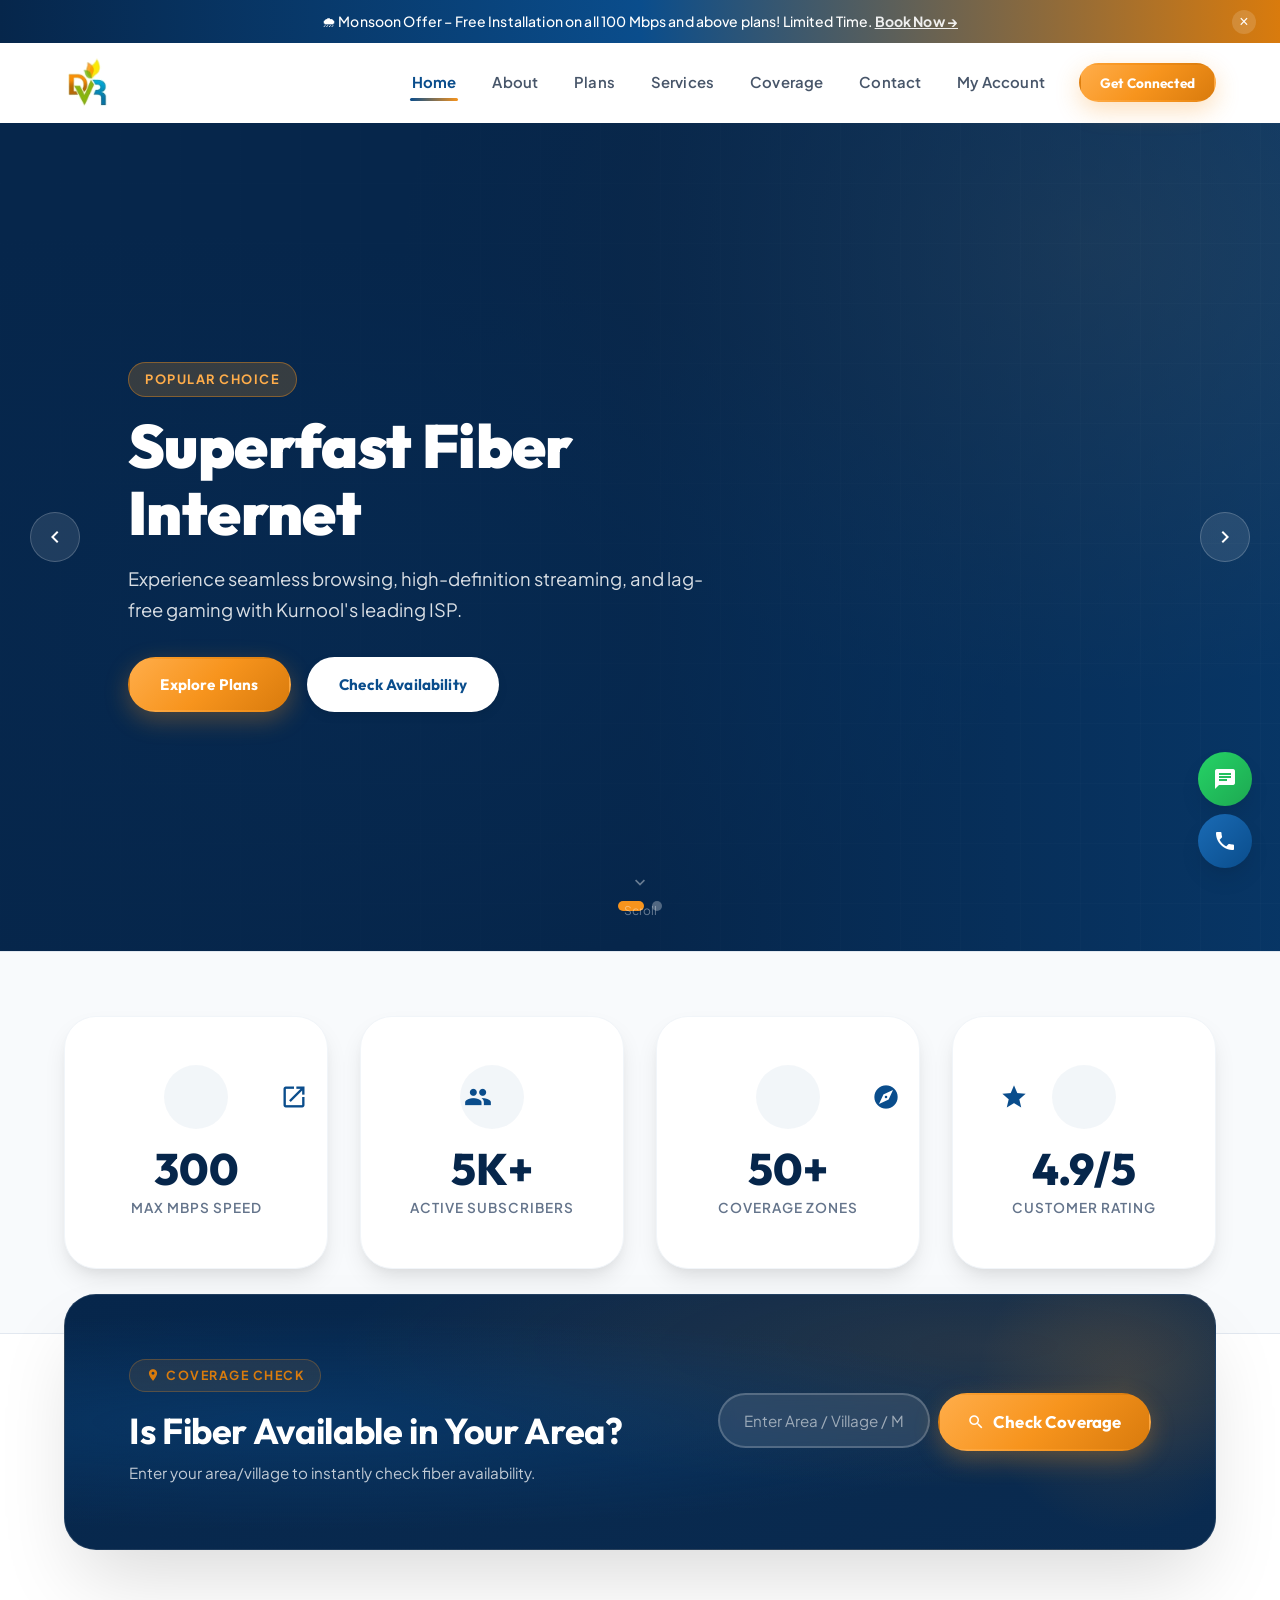
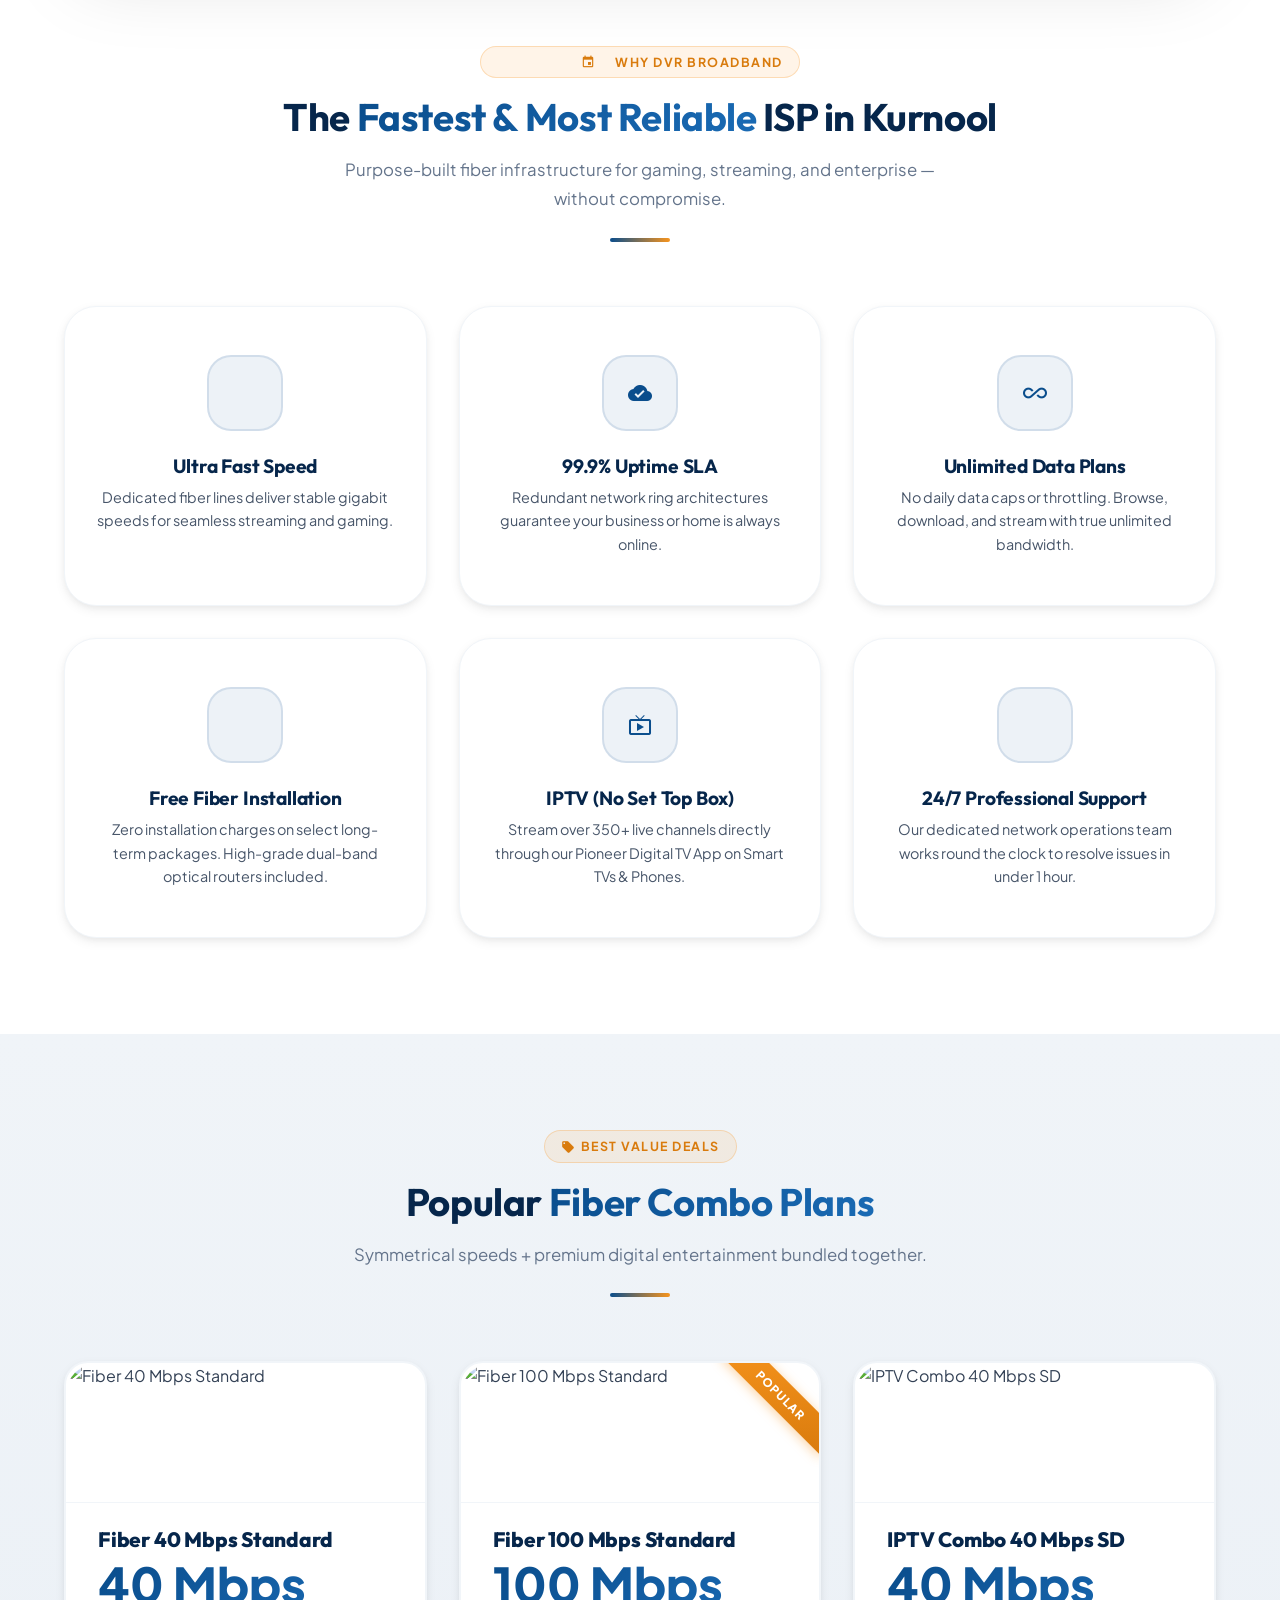
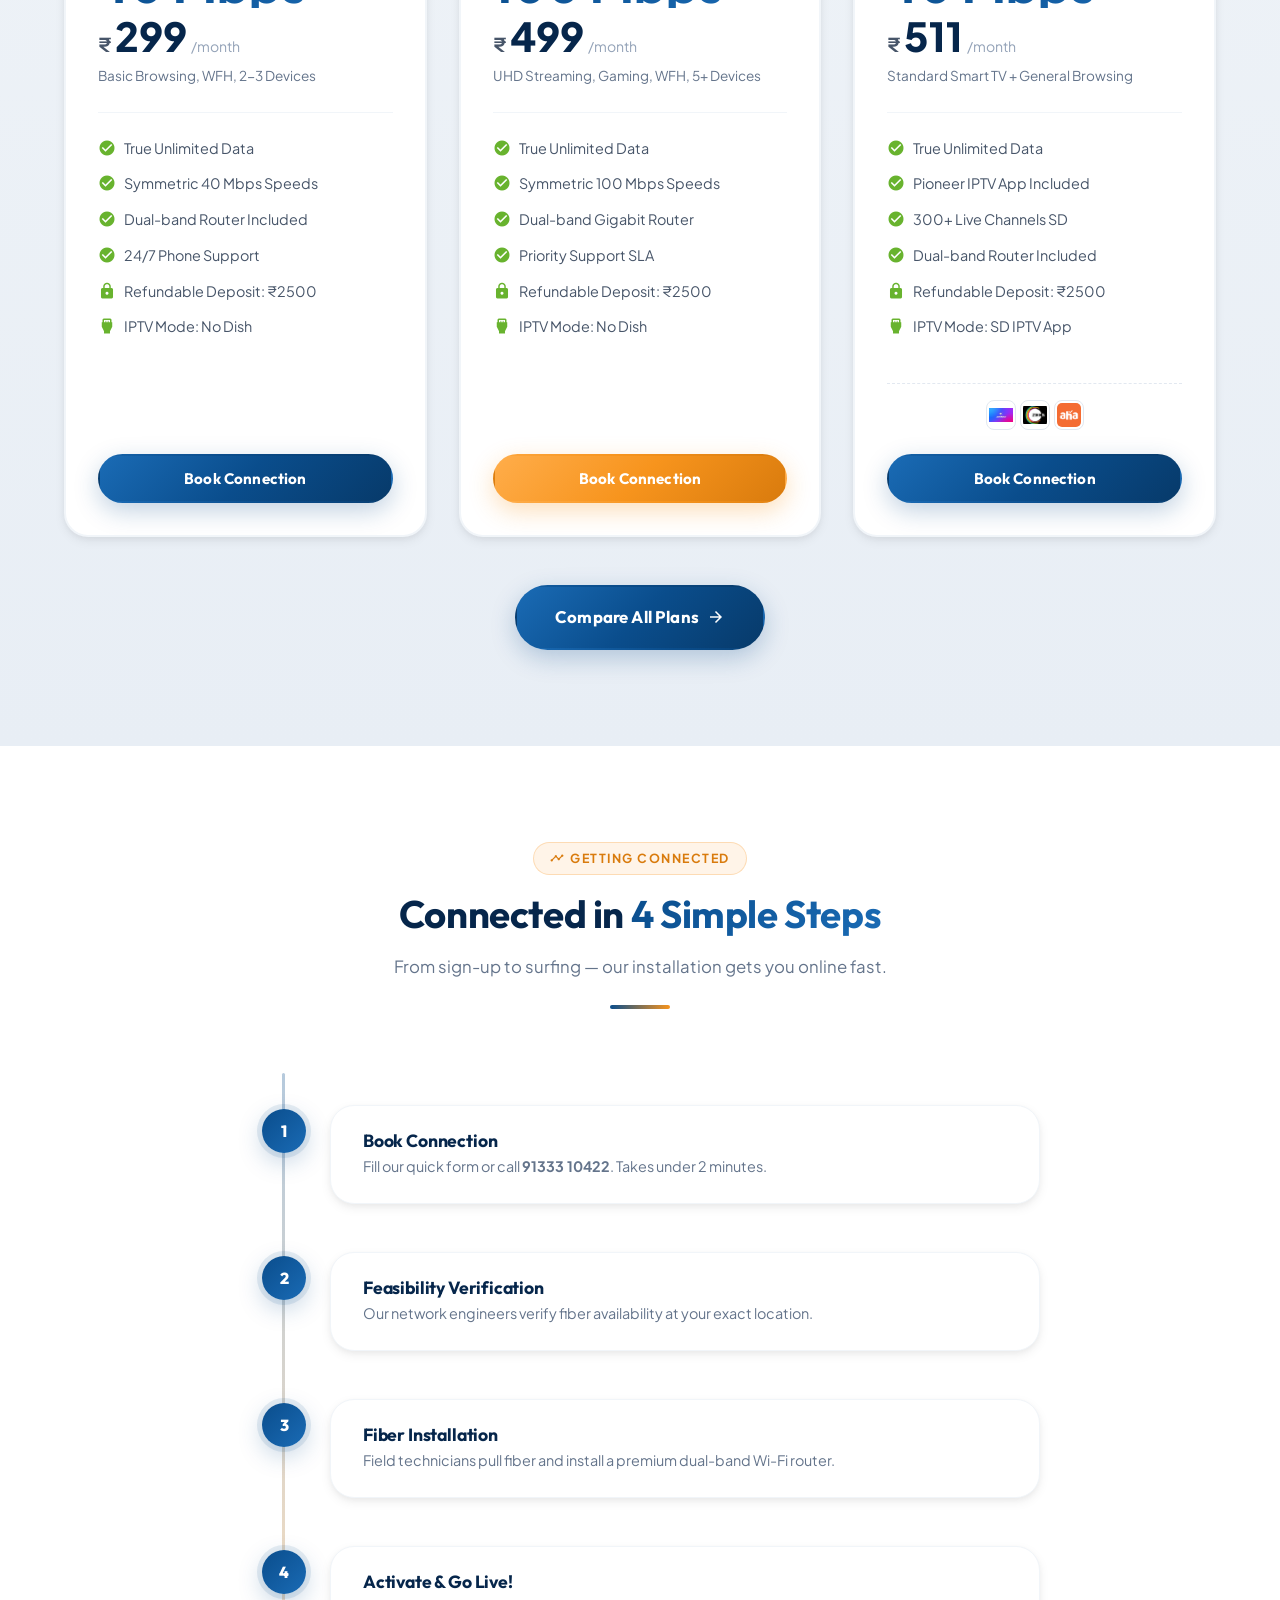
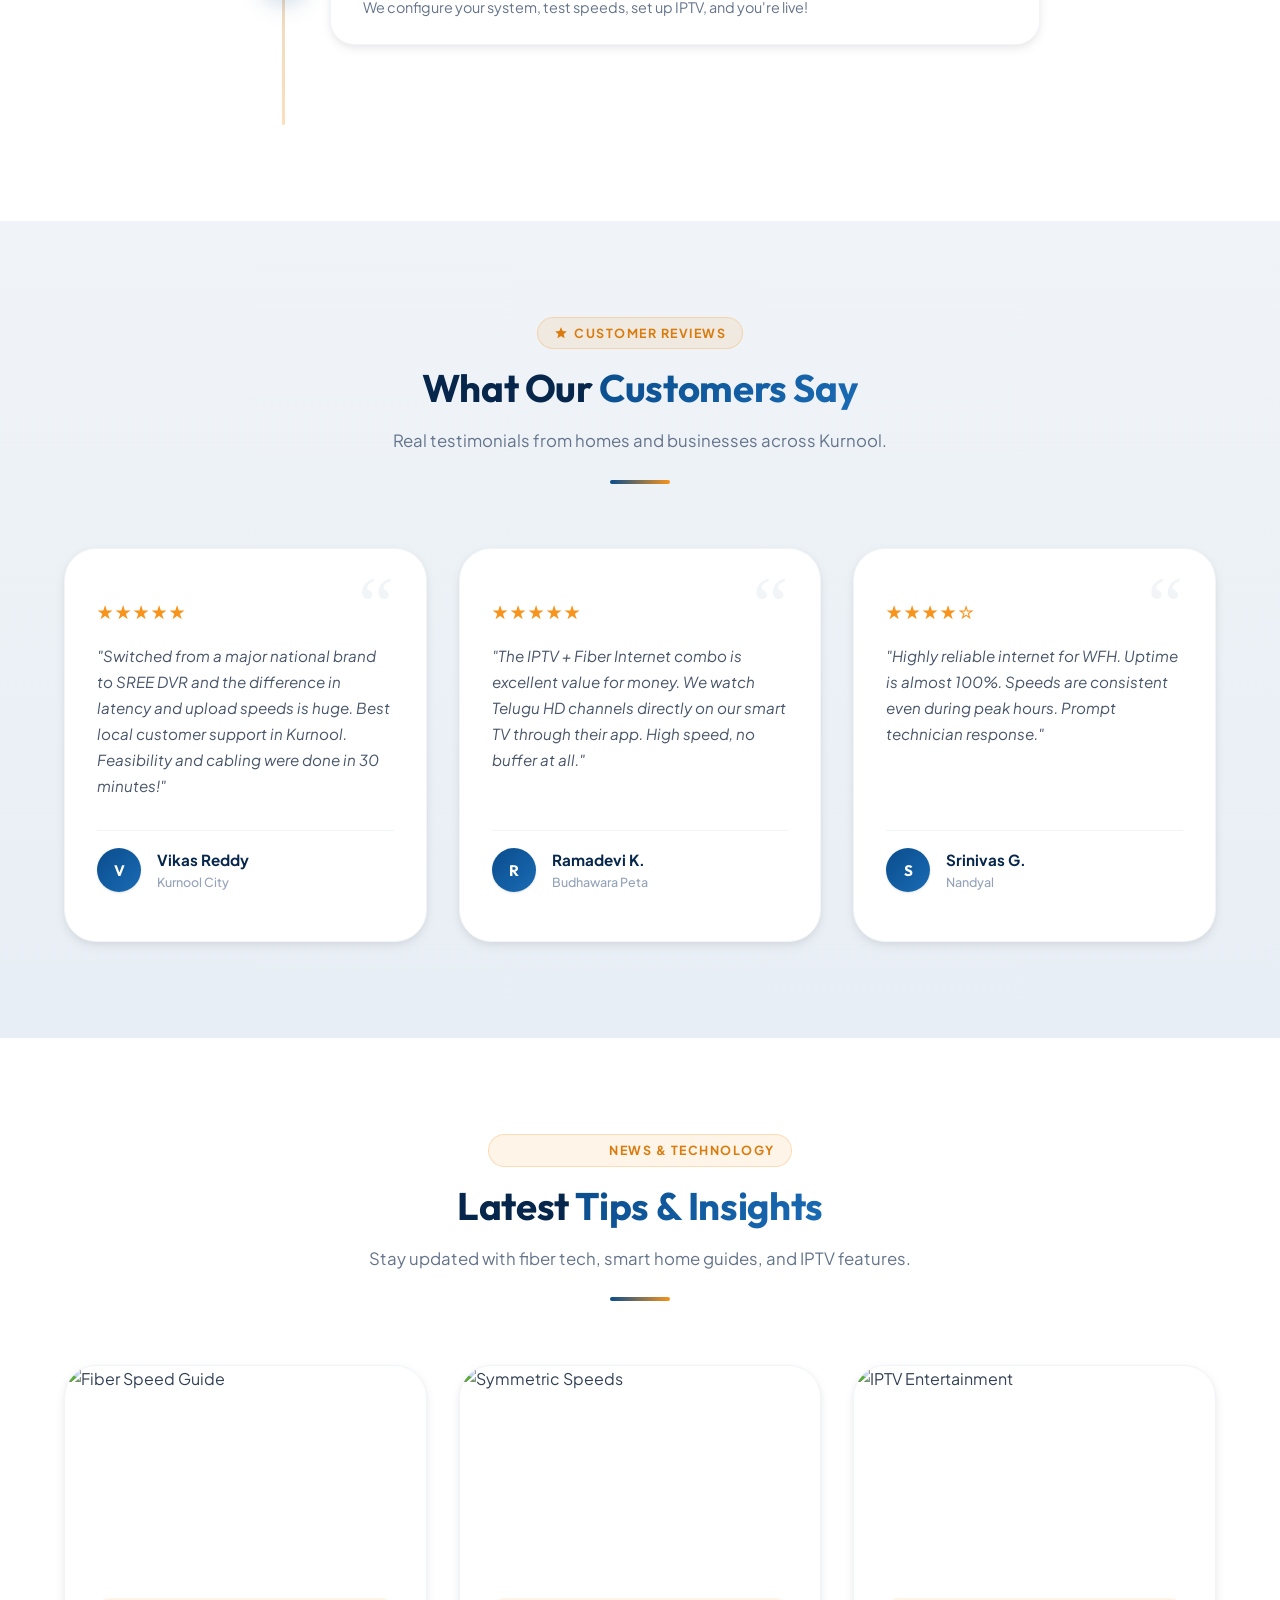
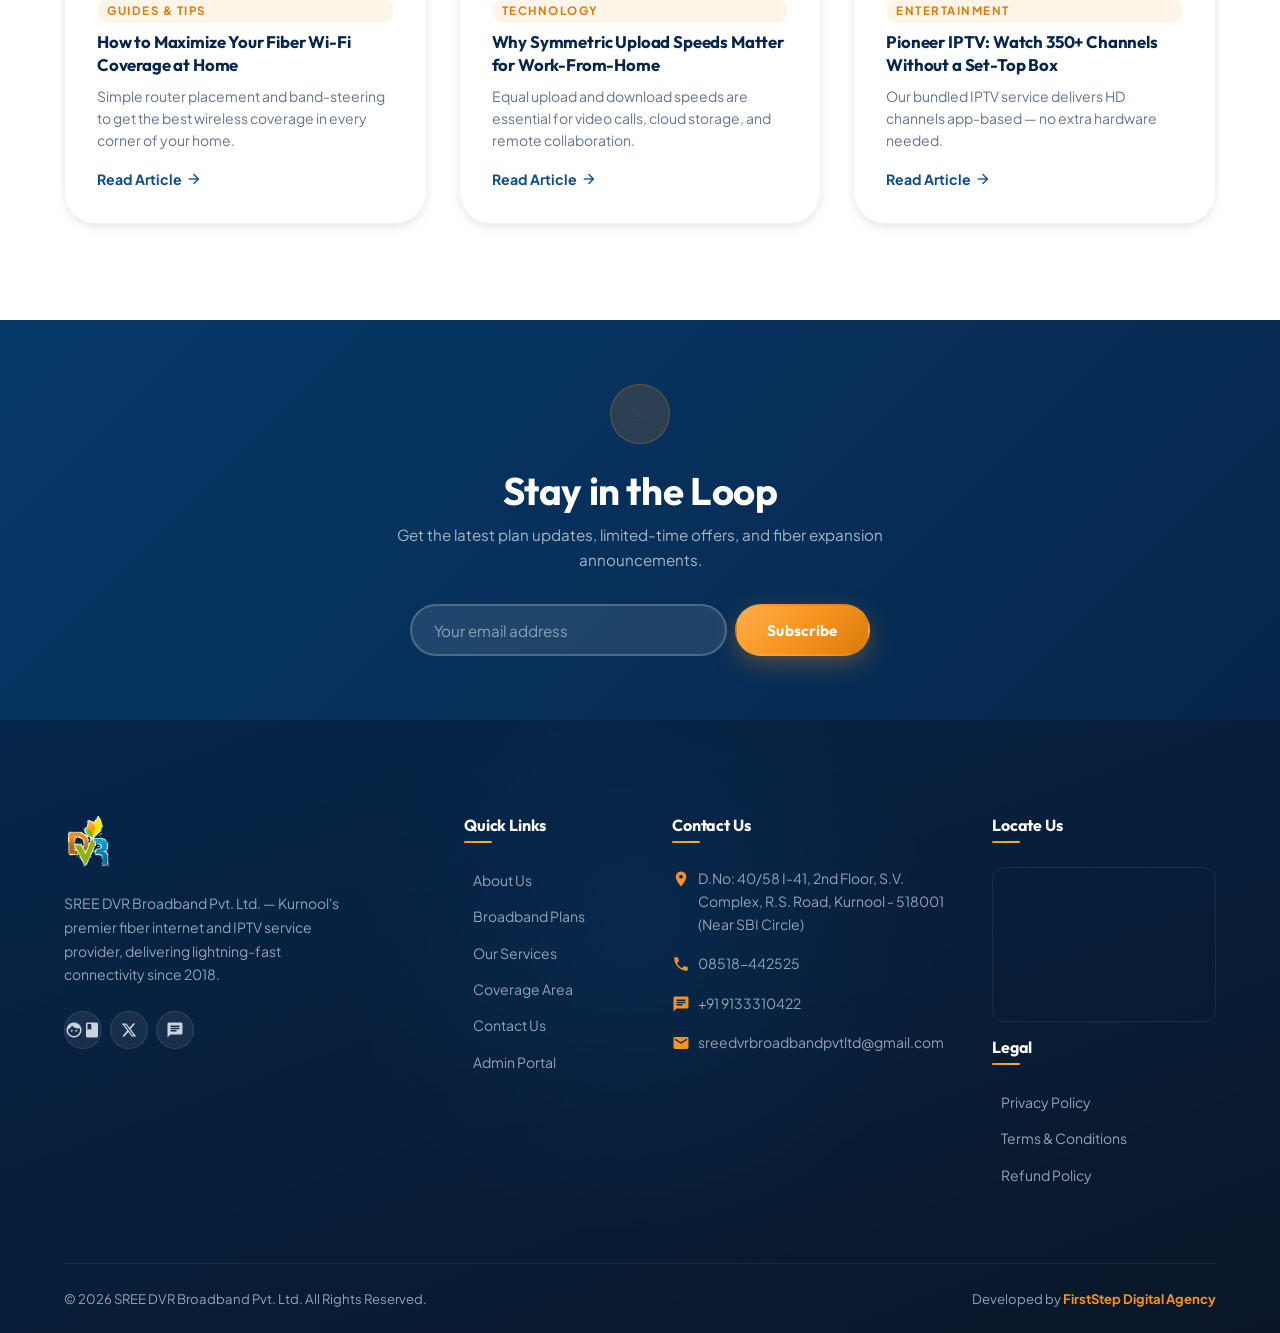
==== commit 70705feb: "Fix footer bottom text contrast: change copyright to var(--gray-400) and style developer link with v" ====
--- a/index.html
+++ b/index.html
@@ -403,7 +403,7 @@
 
             <div class="footer-bottom">
                 <p>&copy; 2026 SREE DVR Broadband Pvt. Ltd. All Rights Reserved.</p>
-                <p style="color:var(--gray-600);">Developed by <a href="https://www.firststepdigitalagency.com" target="_blank" style="color:var(--primary); text-decoration:none; font-weight:600; transition:color 0.2s;">FirstStep Digital Agency</a></p>
+                <p class="developer-credit">Developed by <a href="https://www.firststepdigitalagency.com" target="_blank">FirstStep Digital Agency</a></p>
             </div>
         </div>
     </footer>
--- a/css/main.css
+++ b/css/main.css
@@ -400,14 +400,30 @@
     font-size: 0.82rem;
     flex-wrap: wrap;
     gap: var(--space-md);
-    color: var(--gray-500);
+    color: var(--gray-400);
     position: relative;
 }
 
 .footer-bottom-links { display: flex; gap: var(--space-lg); }
 
-.footer-bottom-links a { color: var(--gray-500); }
+.footer-bottom-links a { color: var(--gray-400); }
 .footer-bottom-links a:hover { color: var(--secondary); }
+
+.developer-credit {
+    color: var(--gray-400);
+    font-size: 0.82rem;
+}
+
+.developer-credit a {
+    color: var(--secondary);
+    text-decoration: none;
+    font-weight: 700;
+    transition: color var(--transition-fast);
+}
+
+.developer-credit a:hover {
+    color: var(--secondary-light);
+}
 
 /* ============================================================
    GLOBAL SECTION HEADERS
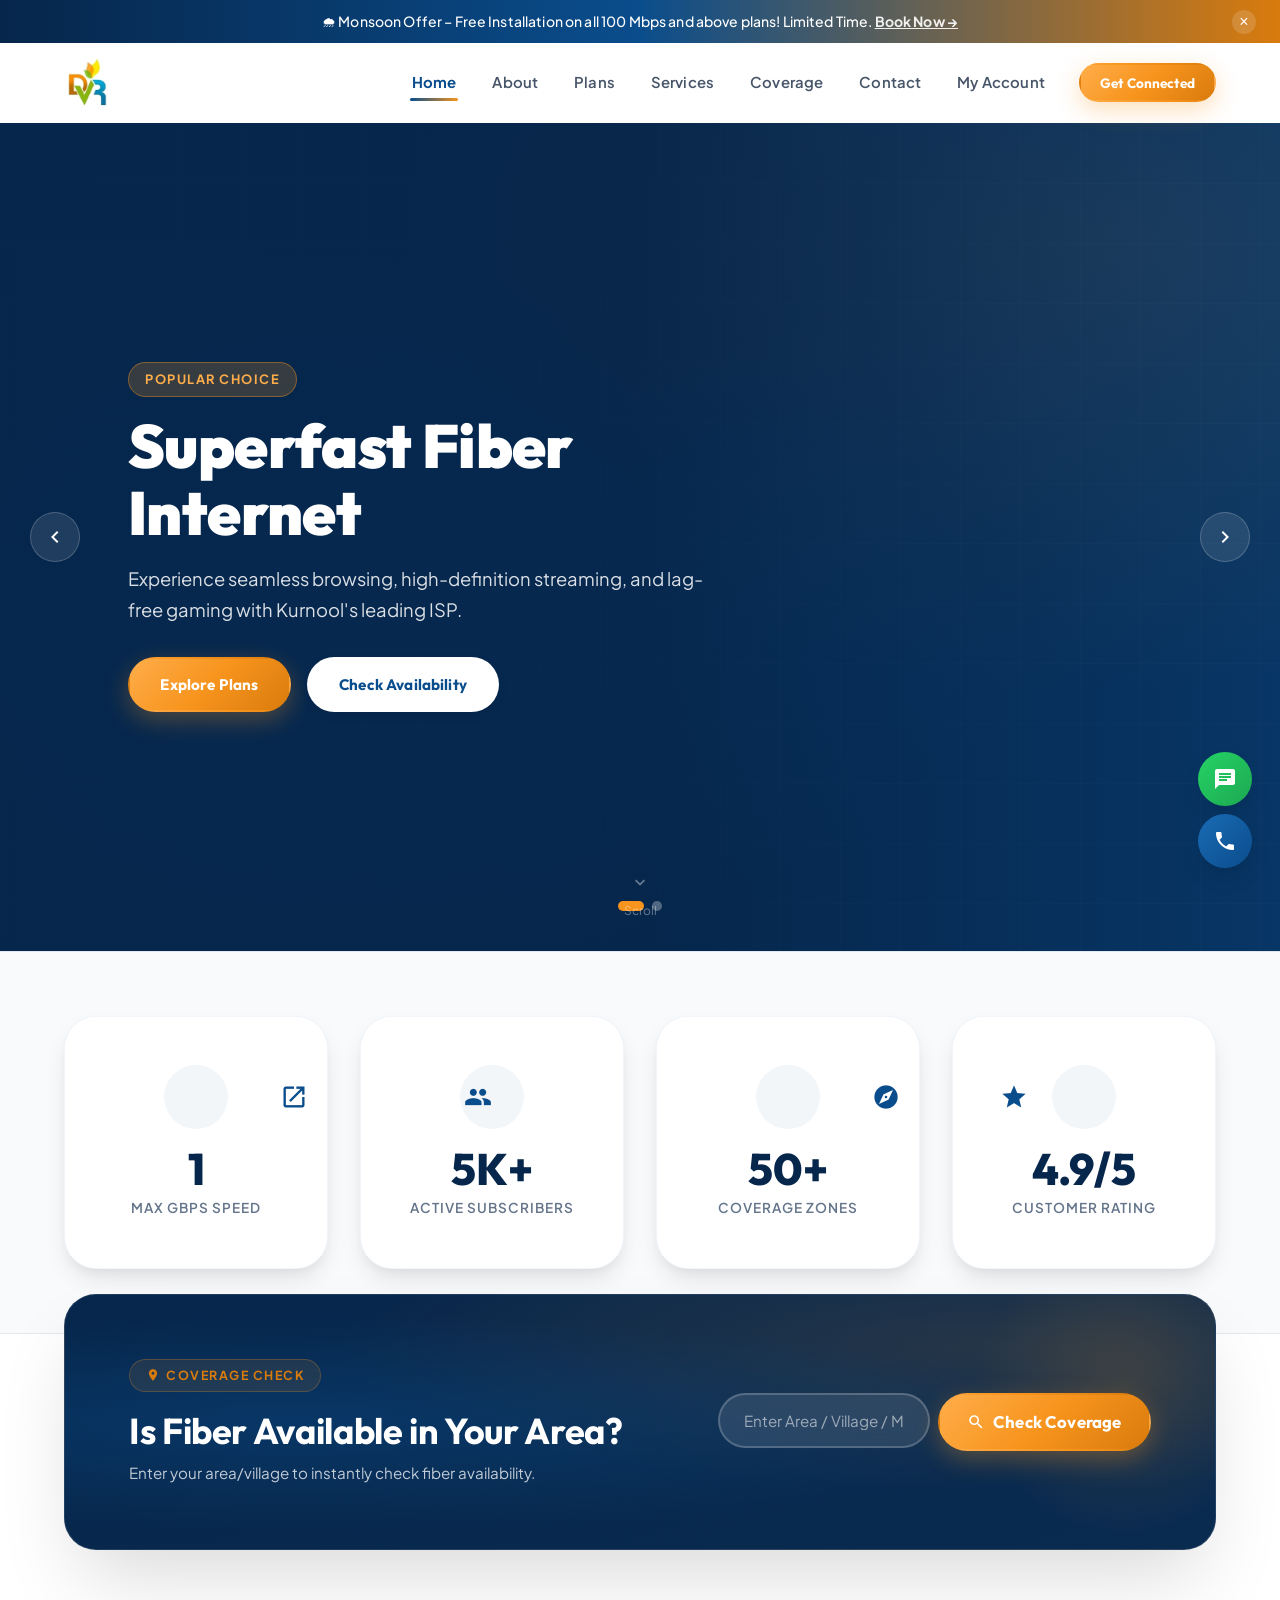
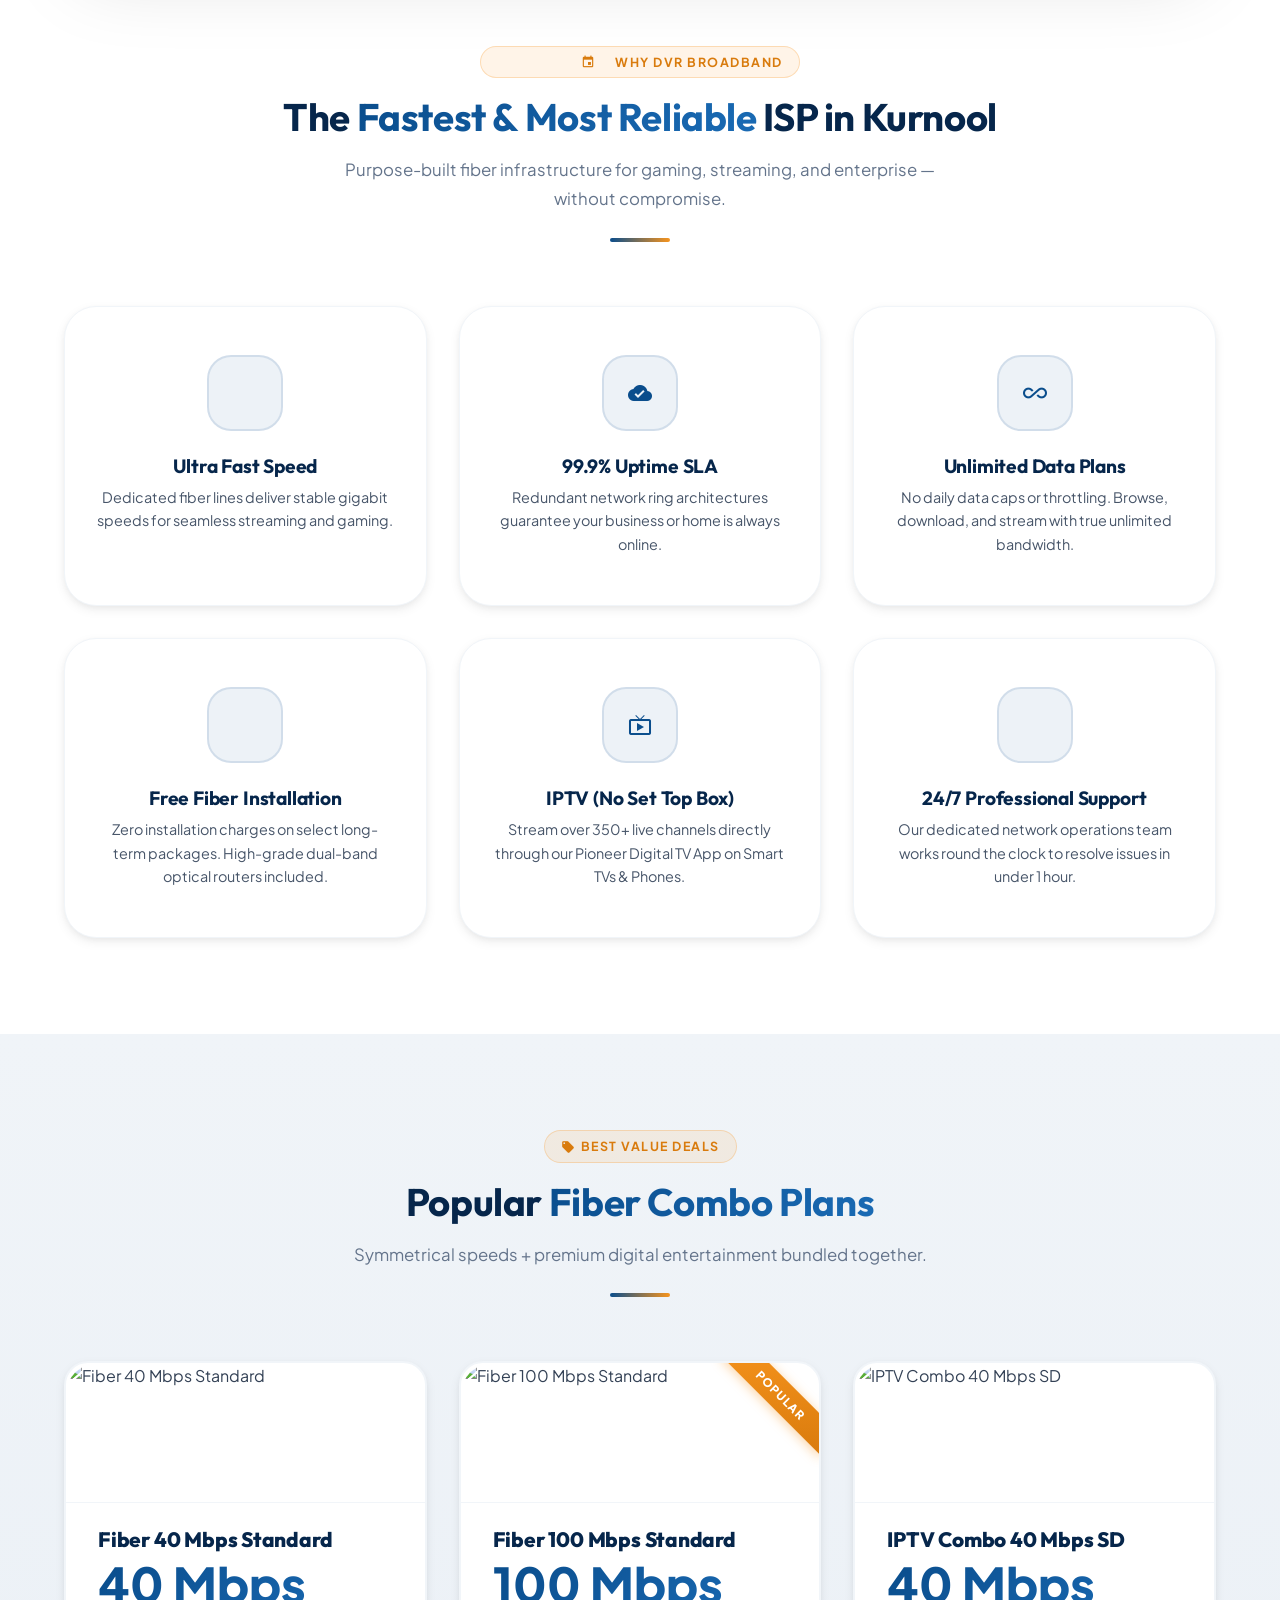
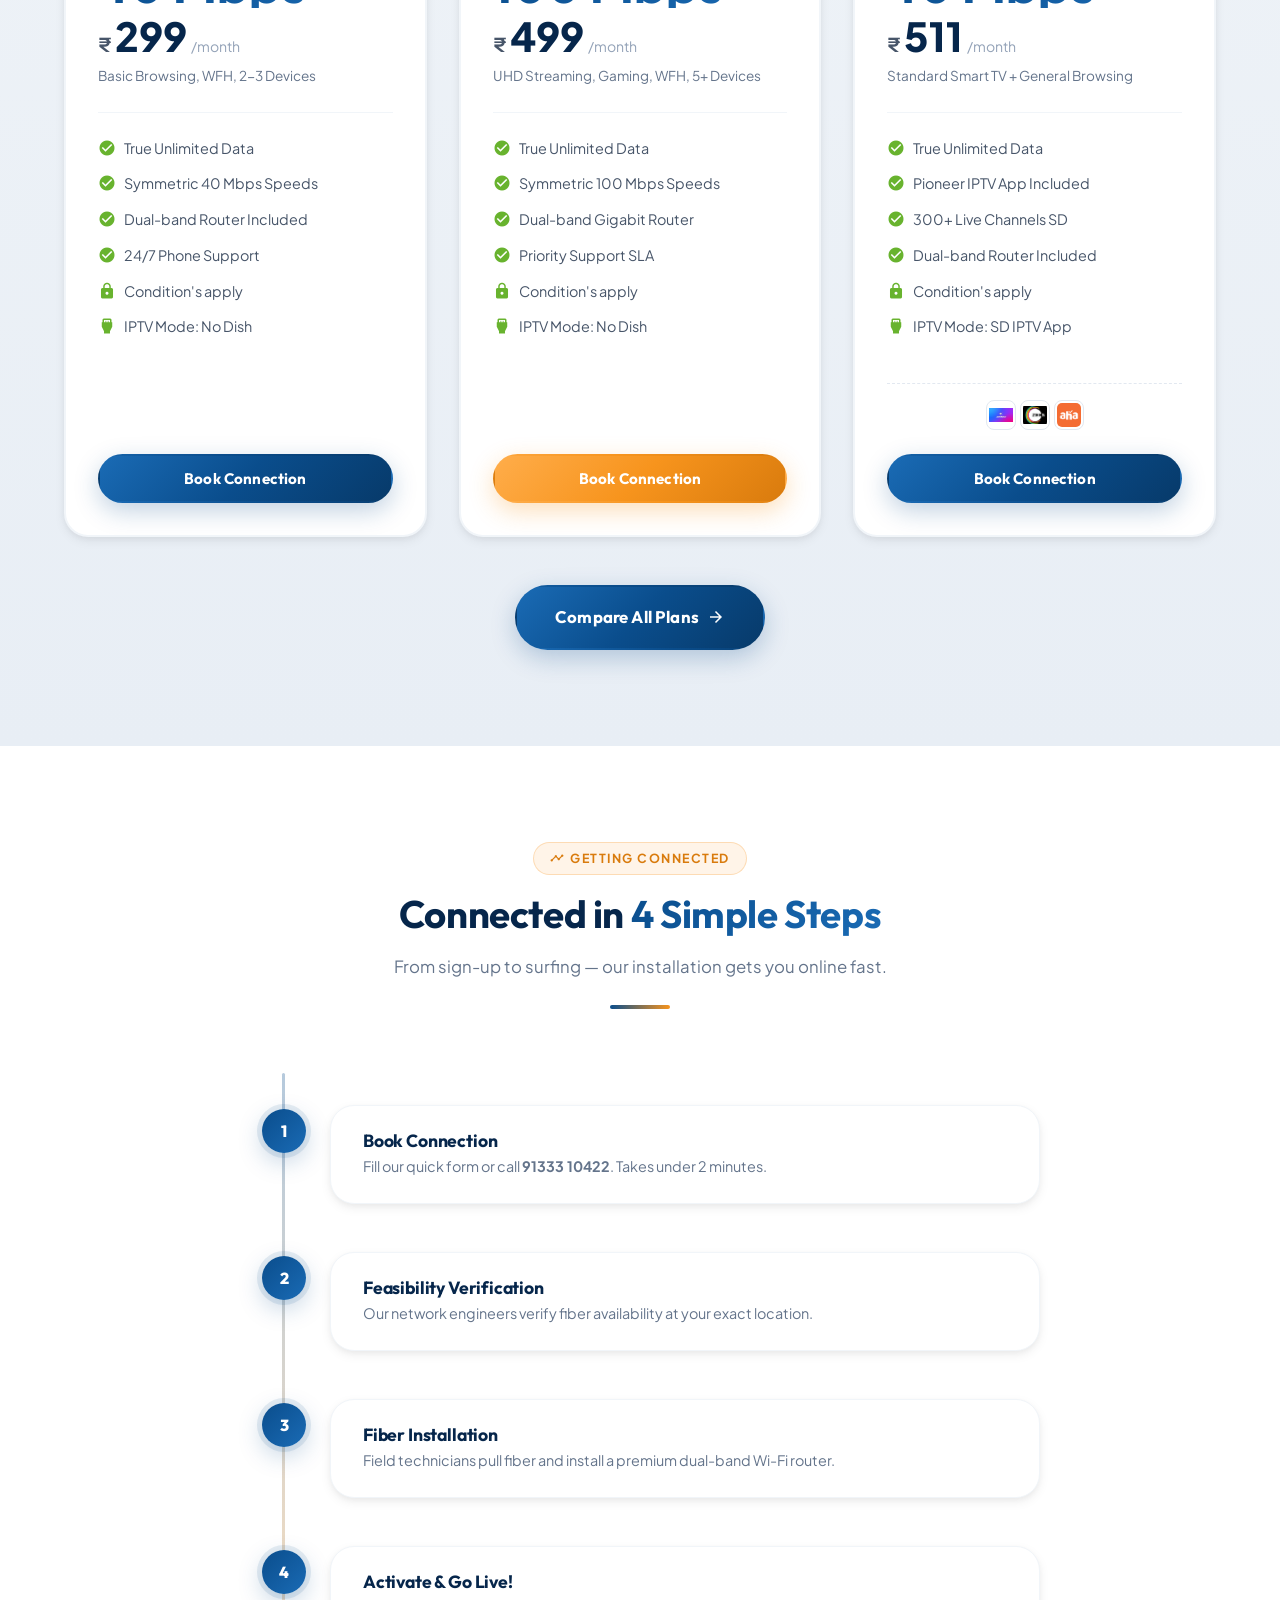
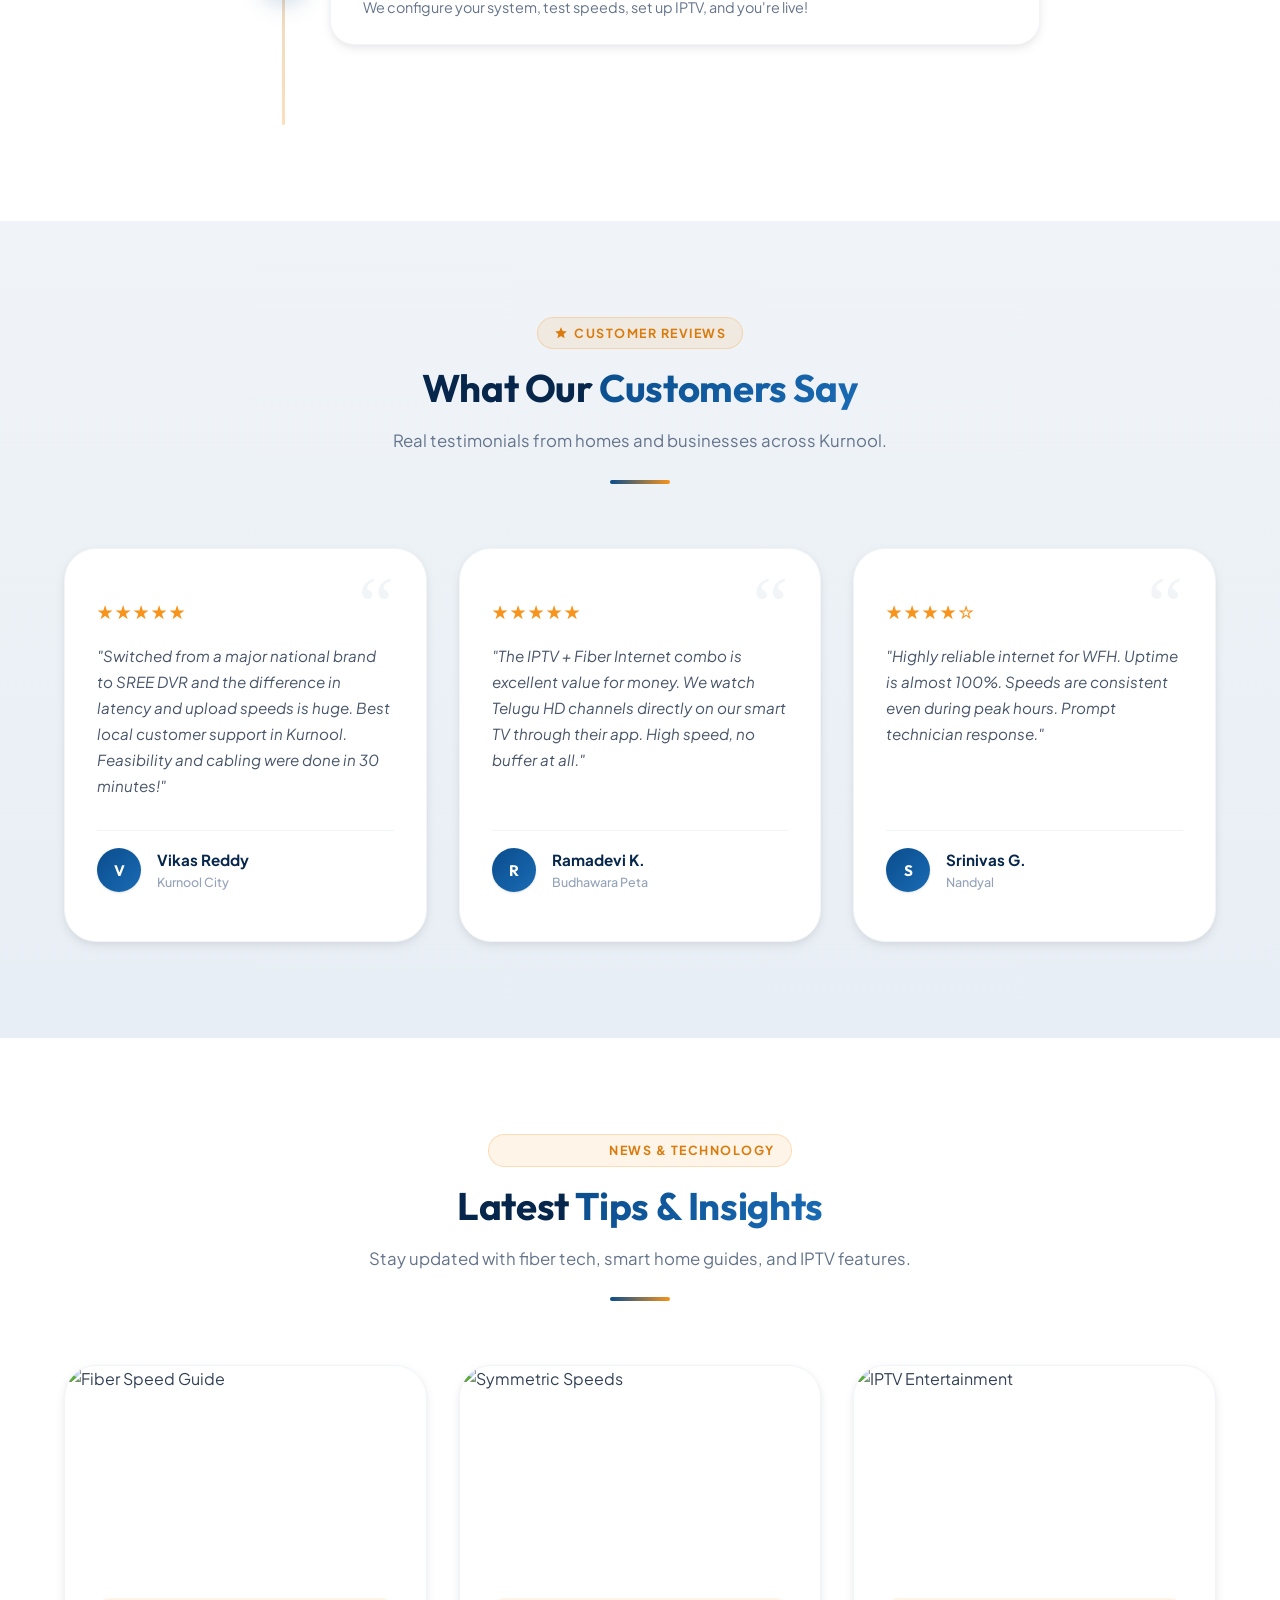
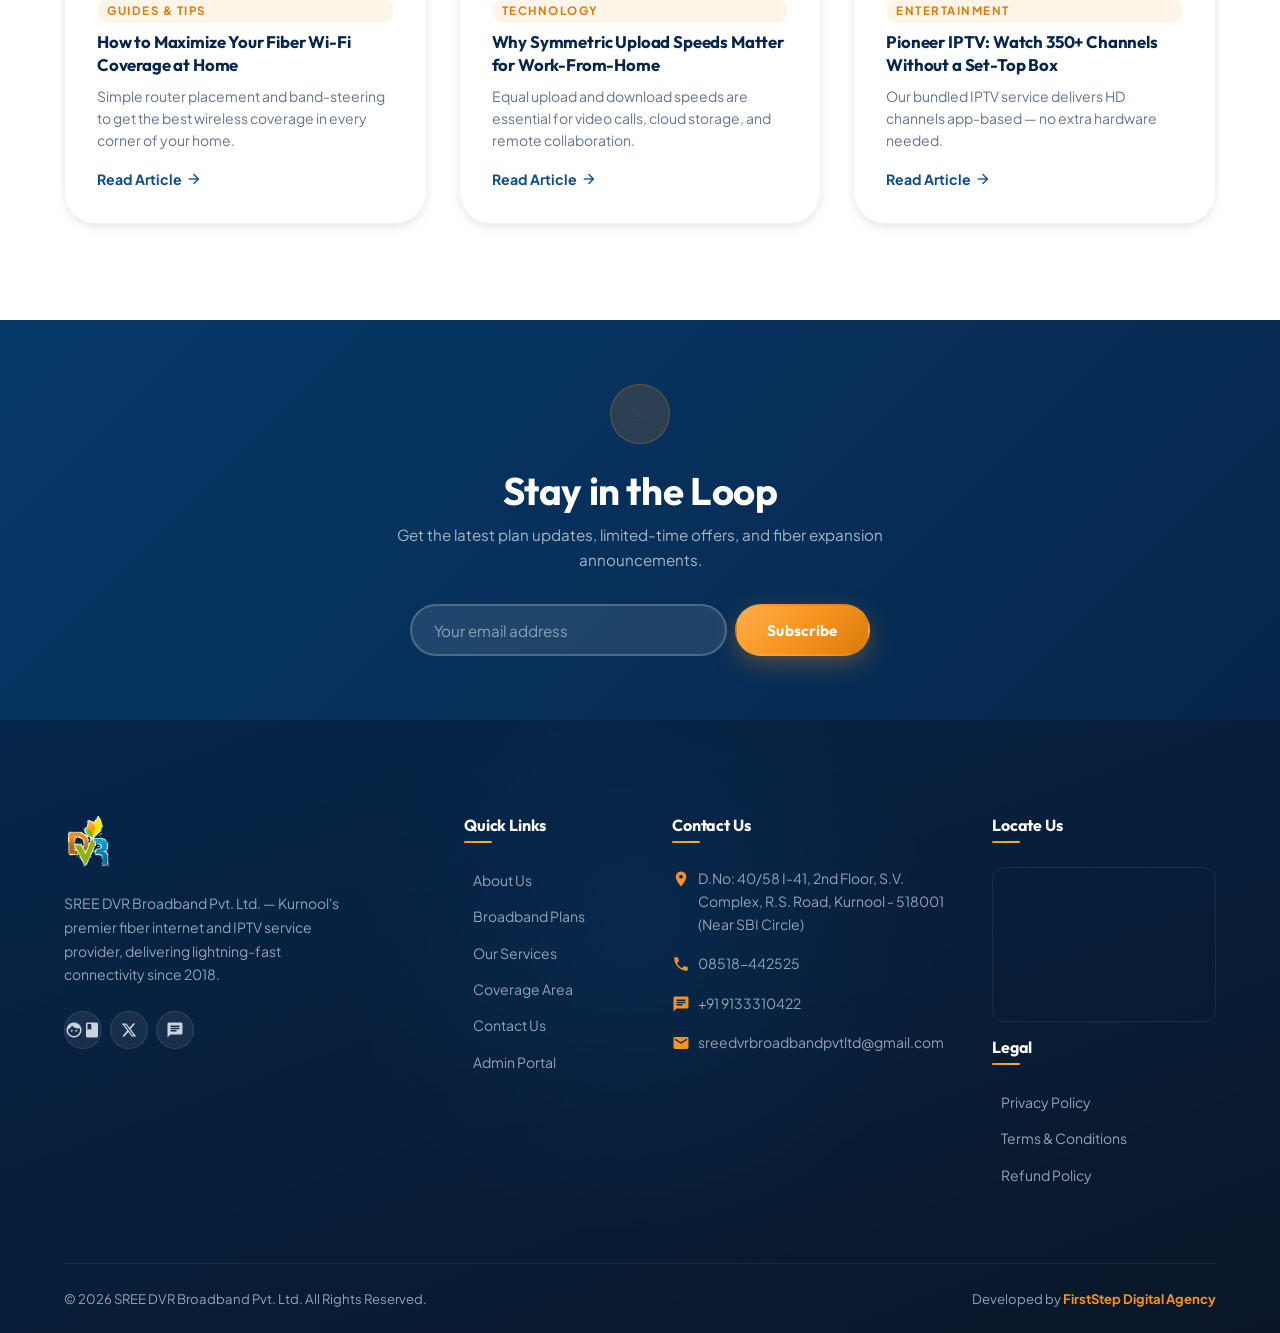
==== commit 1c0eac81: "Update homepage max speed statistic card to 1 Gbps" ====
--- a/index.html
+++ b/index.html
@@ -171,8 +171,8 @@
             <div class="stats-grid">
                 <div class="stat-card animate-on-scroll fade-up stagger-1">
                     <div class="stat-icon-wrapper"><span class="material-icons">rocket_launch</span></div>
-                    <div class="stat-number">300</div>
-                    <div class="stat-label">Max Mbps Speed</div>
+                    <div class="stat-number">1</div>
+                    <div class="stat-label">Max Gbps Speed</div>
                 </div>
                 <div class="stat-card animate-on-scroll fade-up stagger-2">
                     <div class="stat-icon-wrapper"><span class="material-icons">groups</span></div>
--- a/css/components.css
+++ b/css/components.css
@@ -933,7 +933,7 @@
 /* --- Sticky CTA Bar --- */
 .sticky-cta-bar {
     position: fixed;
-    top: var(--header-height);
+    top: 68px;
     left: 0;
     width: 100%;
     background: #fff;
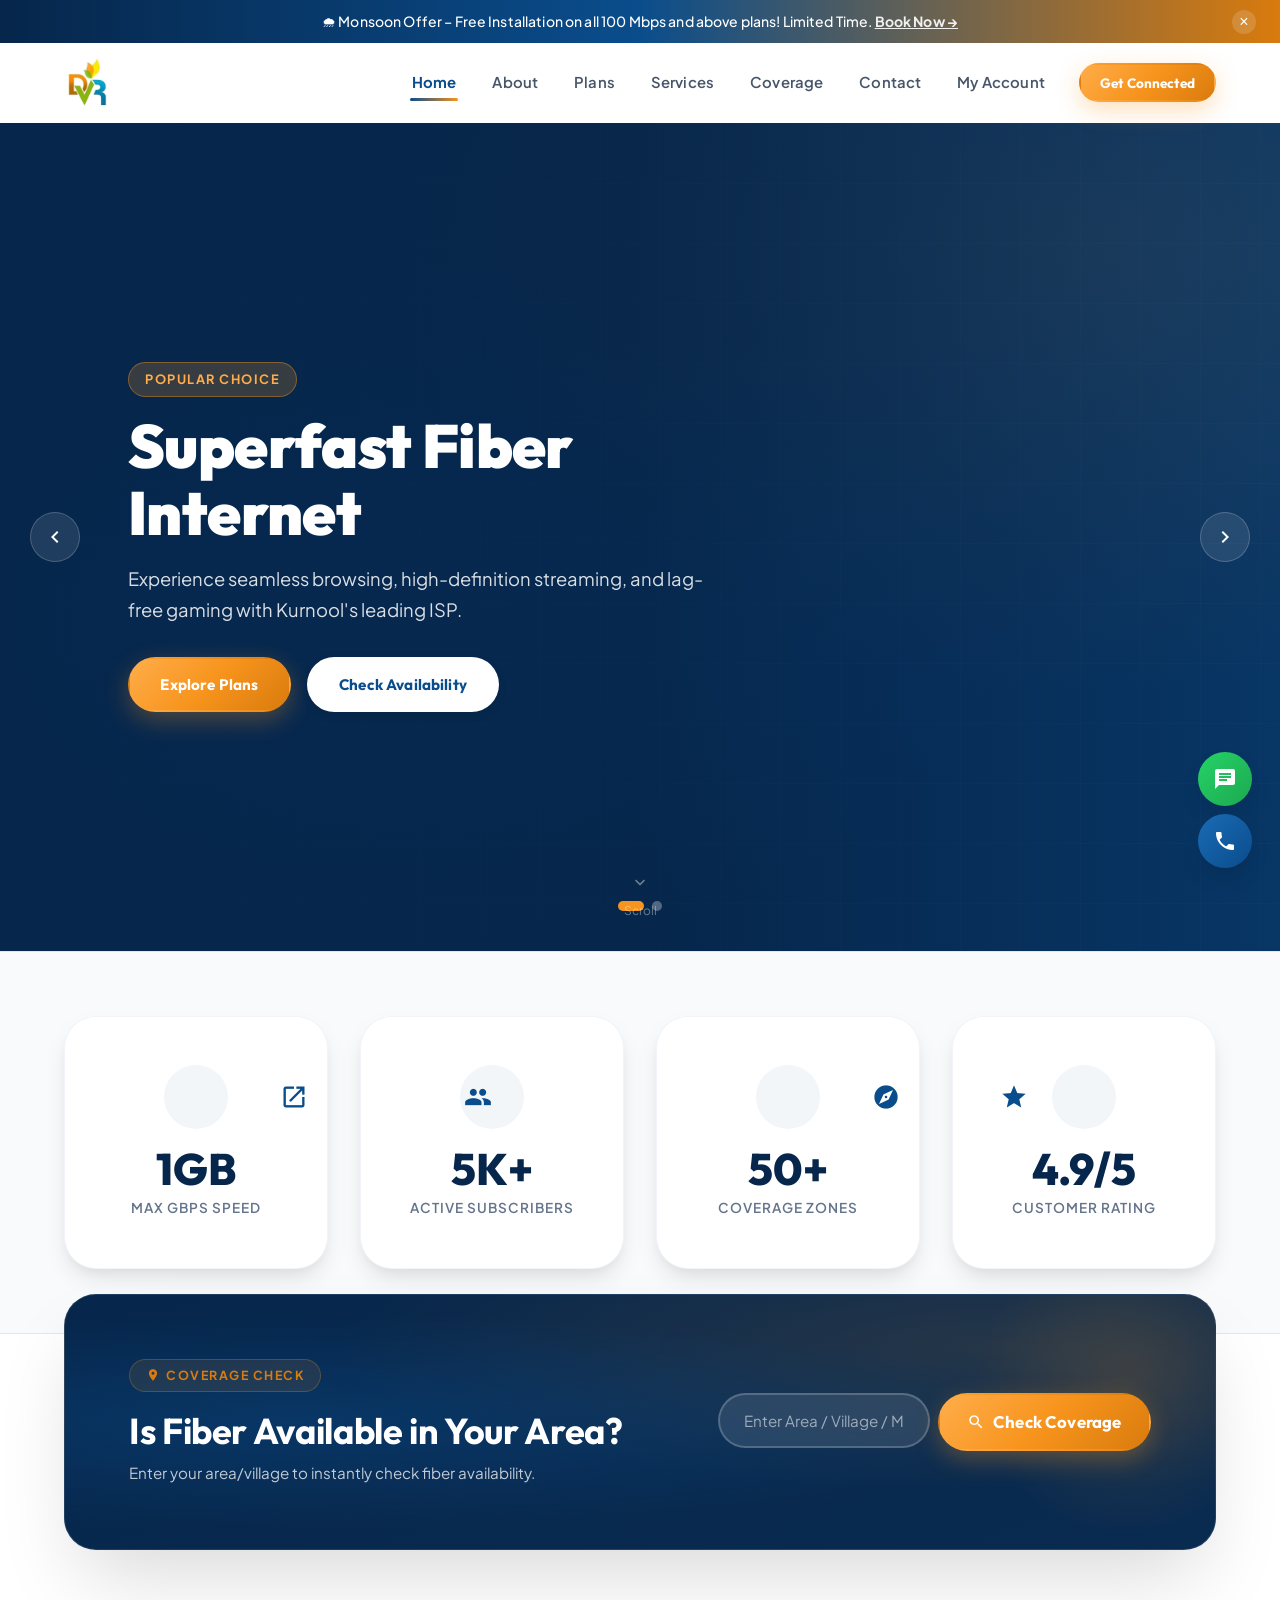
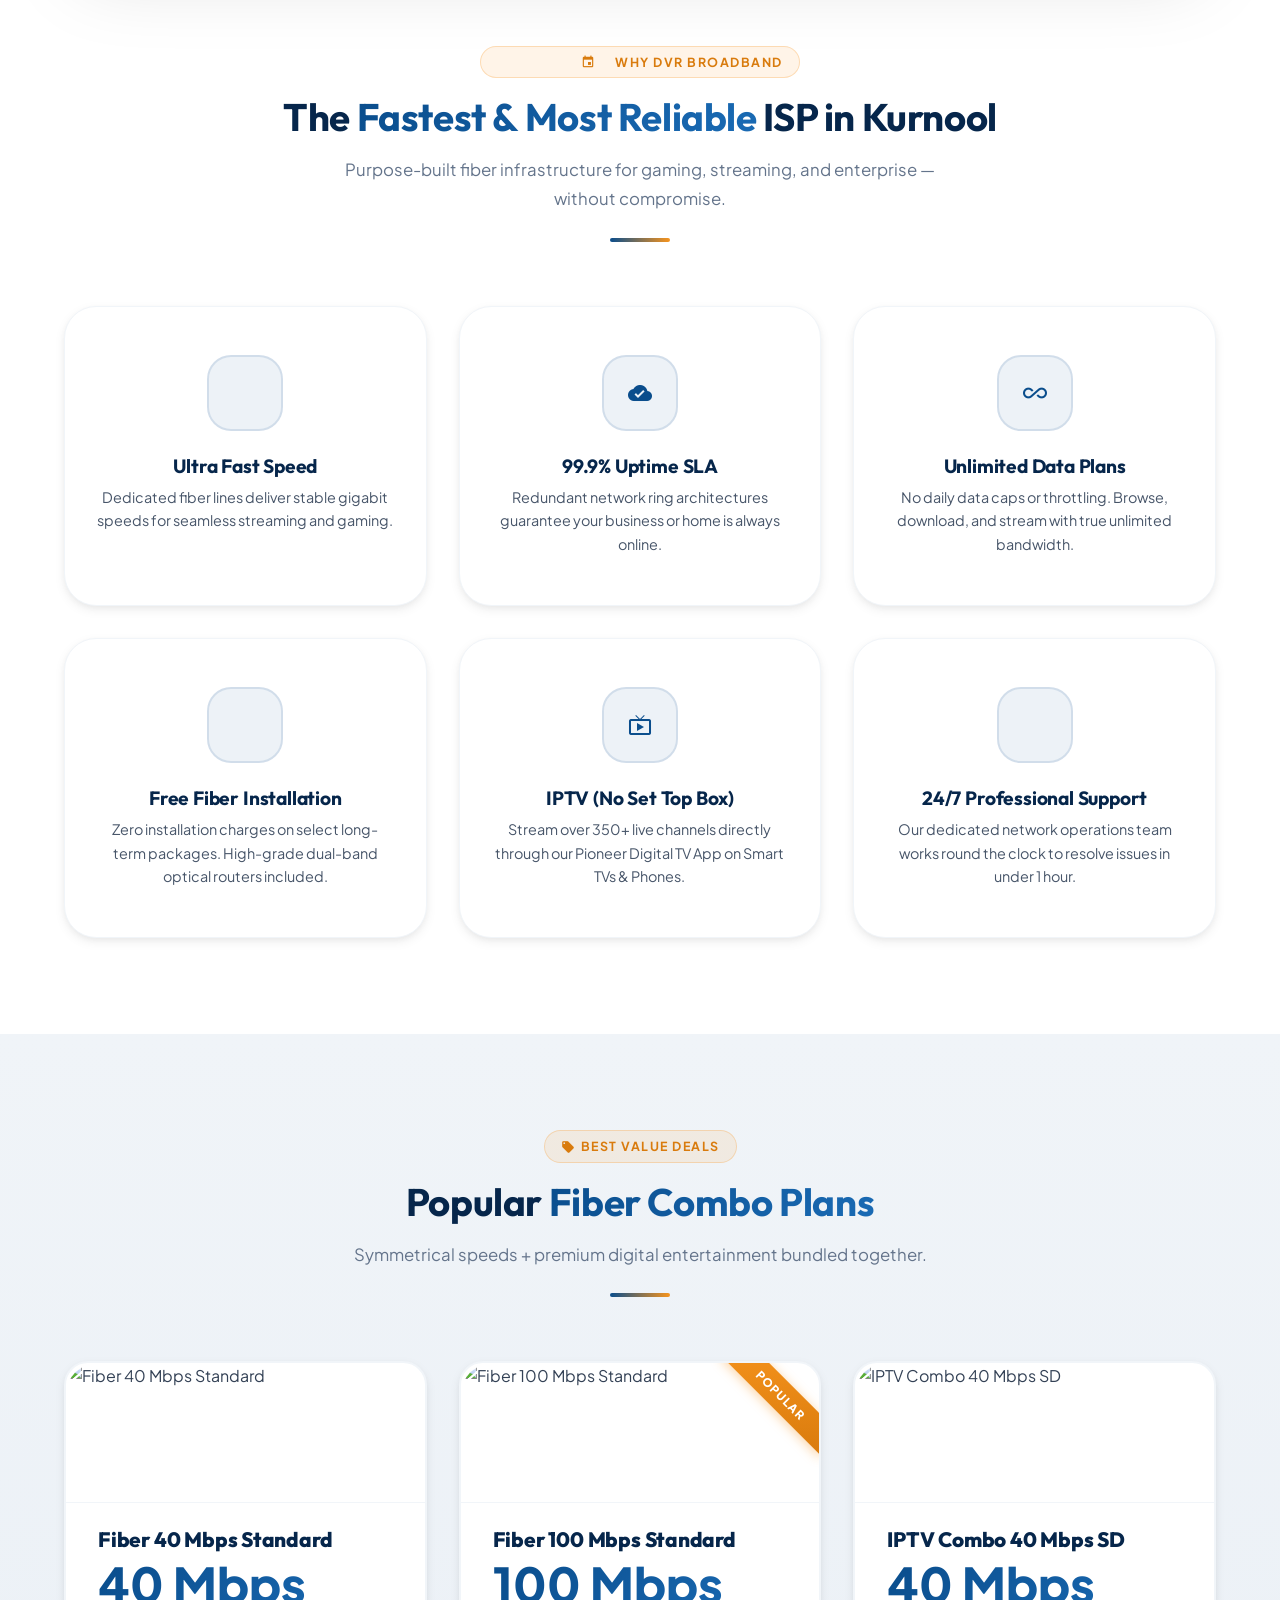
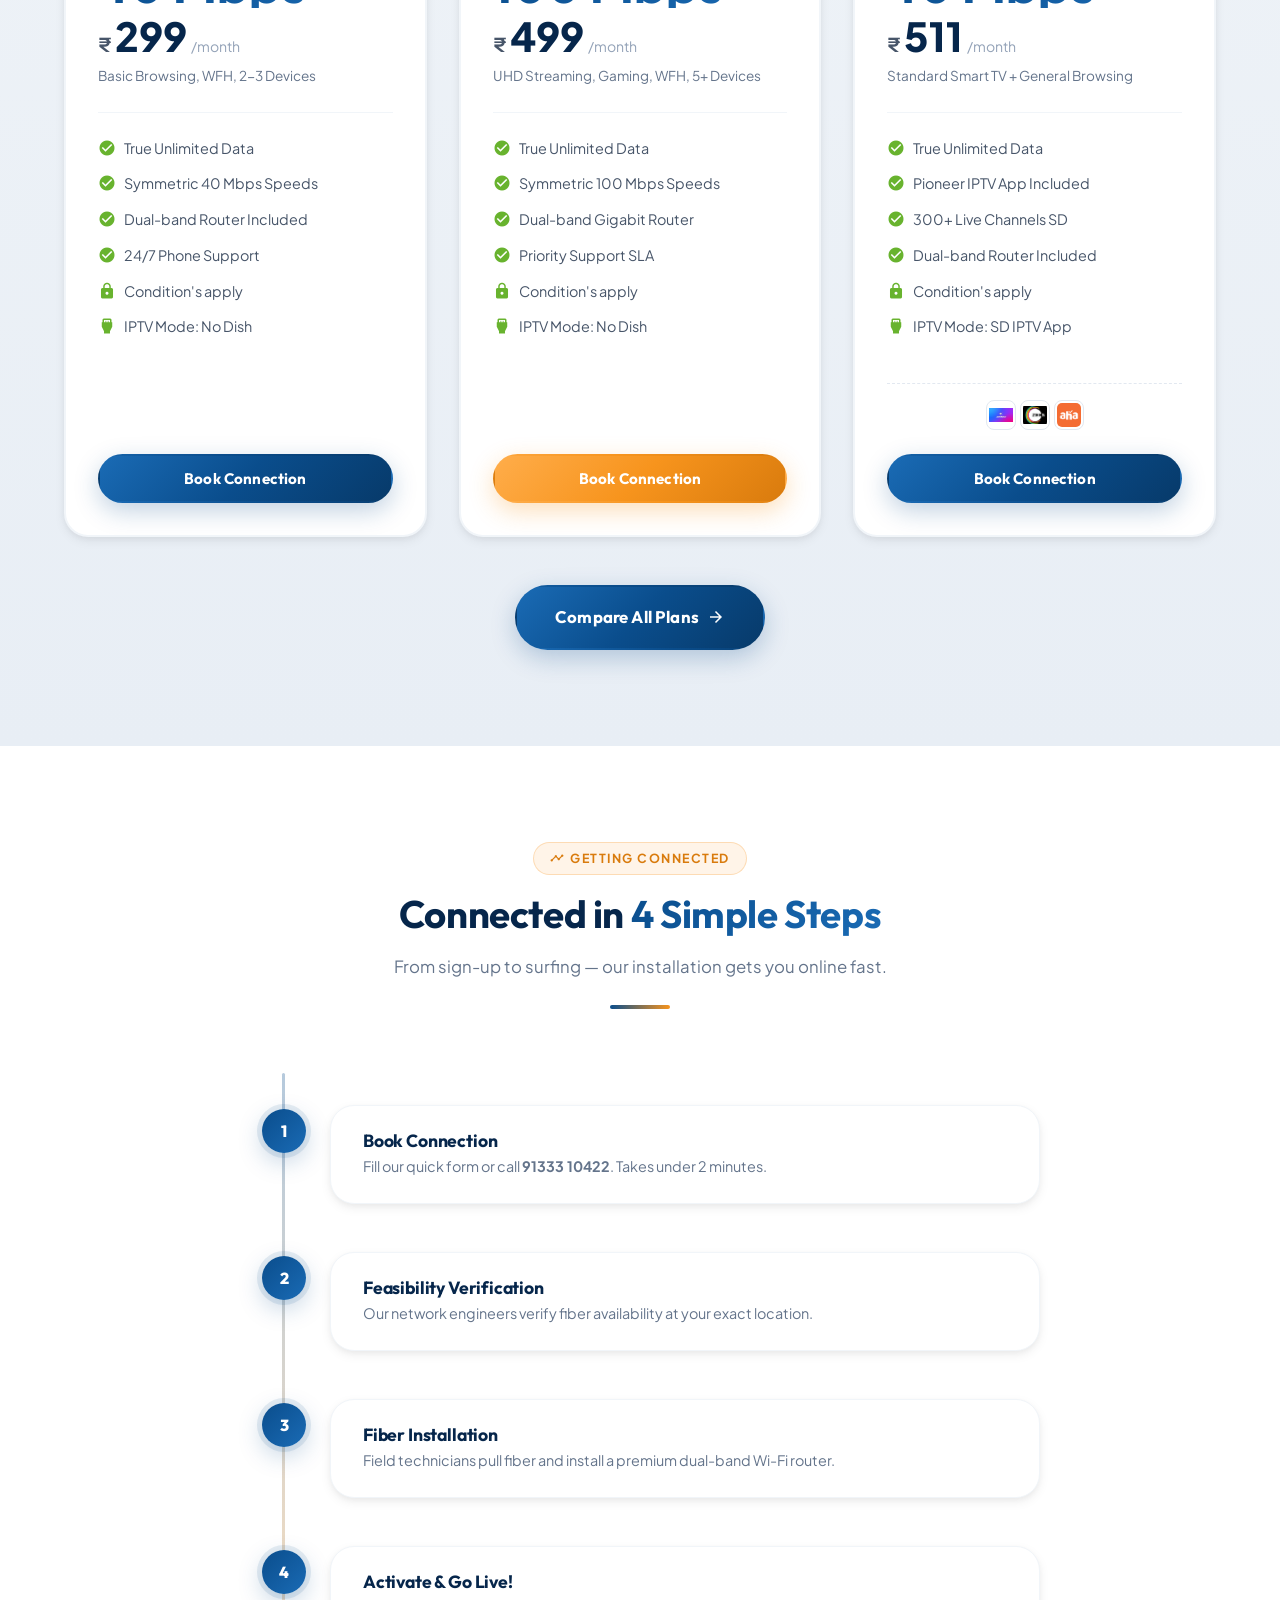
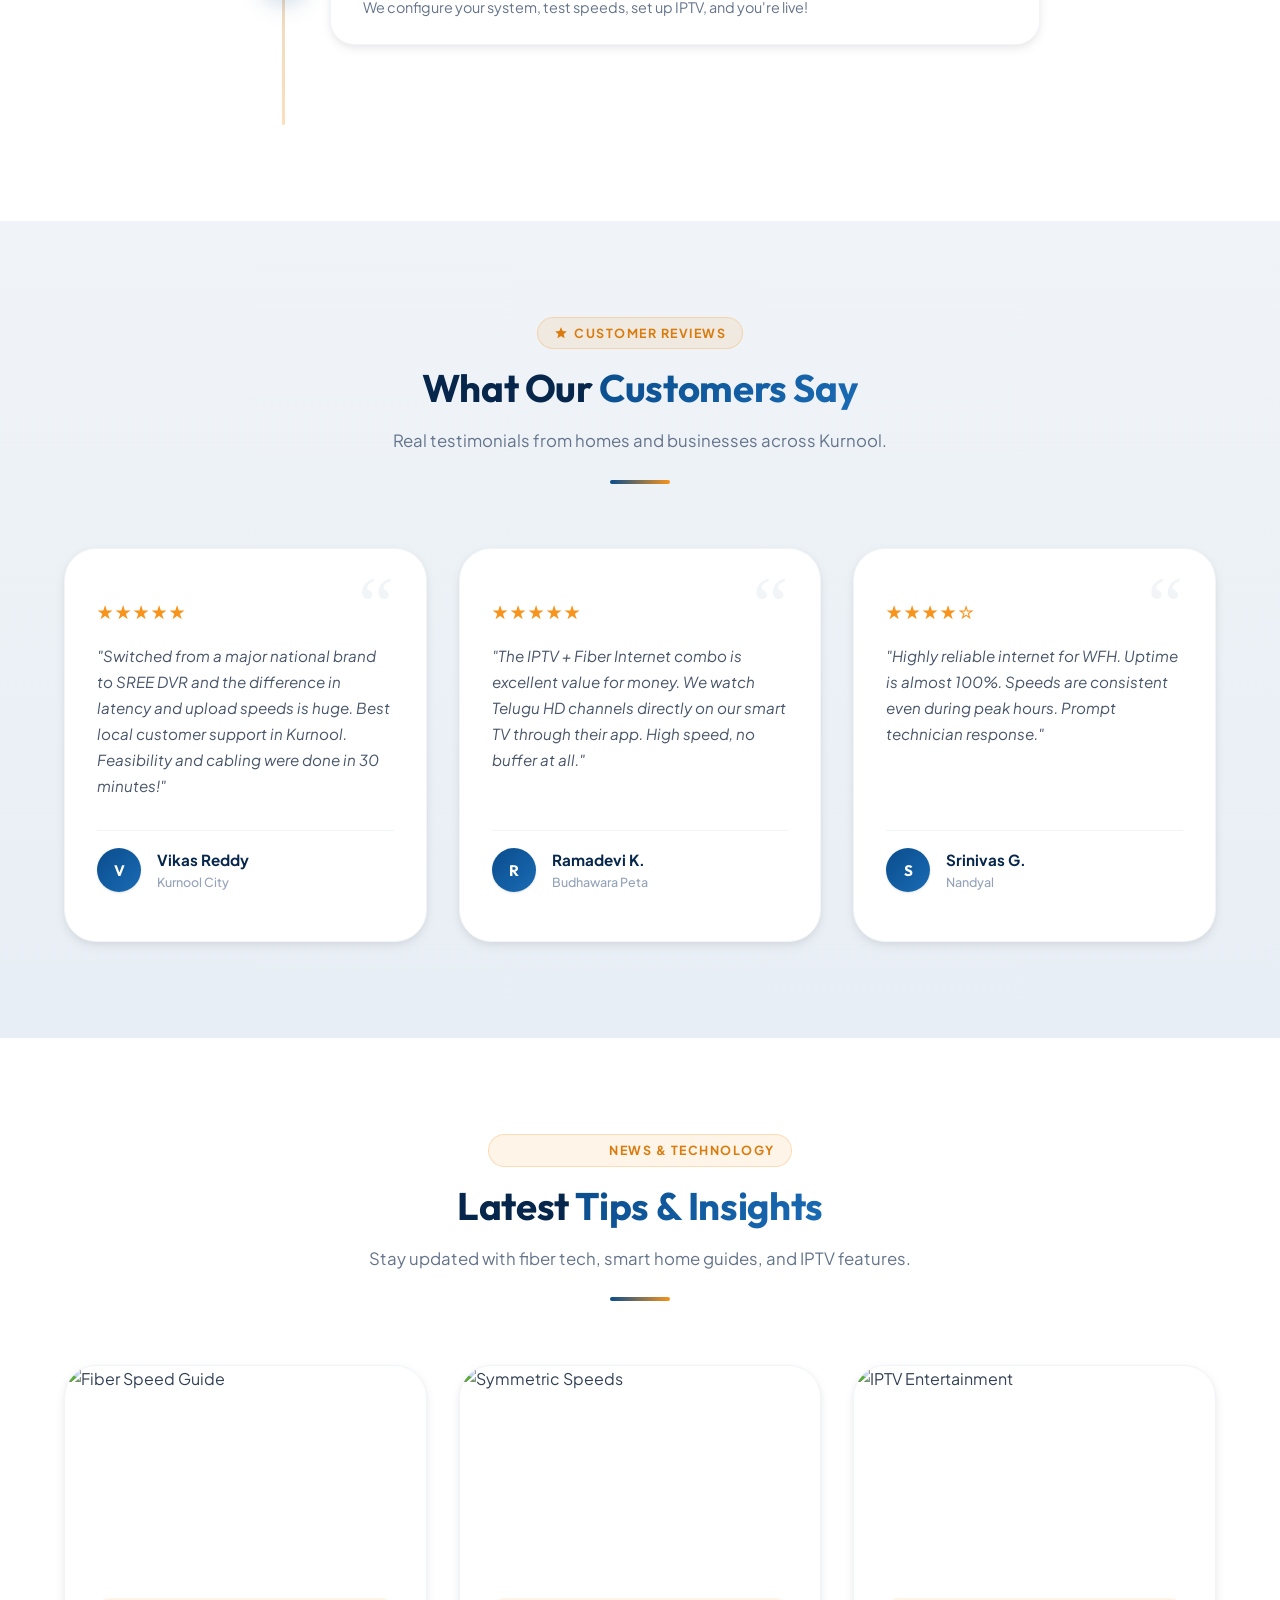
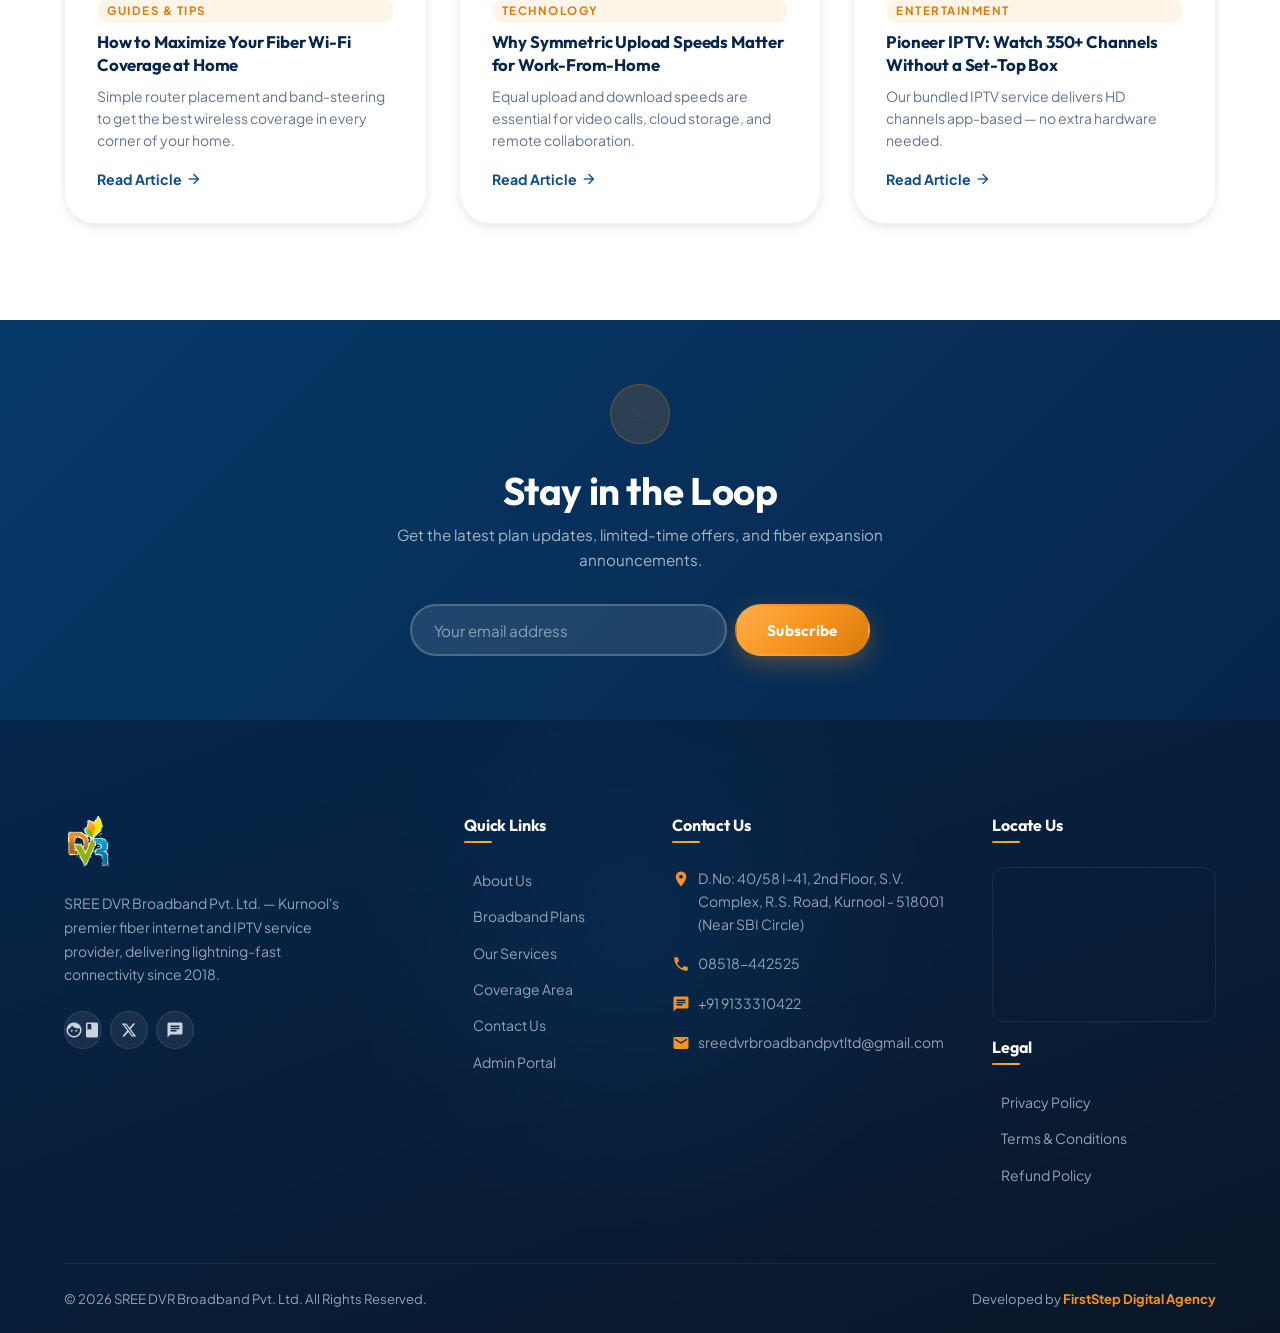
==== commit c0c16a06: "Change max speed statistic value to 1GB" ====
--- a/index.html
+++ b/index.html
@@ -1,10 +1,12 @@
 <!DOCTYPE html>
 <html lang="en">
+
 <head>
     <meta charset="UTF-8">
     <meta name="viewport" content="width=device-width, initial-scale=1.0">
     <title>SREE DVR Broadband | Best High-Speed Fiber Internet in Kurnool</title>
-    <meta name="description" content="Kurnool's fastest fiber internet. Plans from Rs.299/mo. Get connected in 30 minutes.">
+    <meta name="description"
+        content="Kurnool's fastest fiber internet. Plans from Rs.299/mo. Get connected in 30 minutes.">
     <link href="https://fonts.googleapis.com/icon?family=Material+Icons" rel="stylesheet">
     <link rel="stylesheet" href="css/variables.css">
     <link rel="stylesheet" href="css/main.css">
@@ -13,50 +15,342 @@
     <link rel="stylesheet" href="css/pages.css">
     <link rel="icon" type="image/x-icon" href="favicon.ico">
     <style>
-        .hero-section{position:relative;min-height:92vh;display:flex;align-items:center;overflow:hidden;background:var(--gradient-hero);}
-        .hero-bg{position:absolute;inset:0;background:radial-gradient(ellipse at 10% 60%,rgba(10,77,140,.5) 0%,transparent 55%),radial-gradient(ellipse at 85% 15%,rgba(247,148,29,.15) 0%,transparent 45%);z-index:0;}
-        .hero-grid{position:absolute;inset:0;background-image:linear-gradient(rgba(255,255,255,.025) 1px,transparent 1px),linear-gradient(90deg,rgba(255,255,255,.025) 1px,transparent 1px);background-size:60px 60px;z-index:0;}
-        .hero-layout{display:grid;grid-template-columns:1fr 360px;gap:var(--space-3xl);align-items:center;padding:var(--space-4xl) 0;}
-        .hero-content{position:relative;z-index:10;}
-        .hero-eyebrow{display:inline-flex;align-items:center;gap:8px;background:rgba(247,148,29,.15);border:1px solid rgba(247,148,29,.3);color:var(--secondary-light);padding:6px 18px;border-radius:var(--radius-full);font-size:.8rem;font-weight:700;text-transform:uppercase;letter-spacing:1.5px;margin-bottom:var(--space-lg);}
-        .hero-title{font-size:clamp(2.4rem,5.5vw,4rem);font-weight:900;color:#fff;line-height:1.08;margin-bottom:var(--space-lg);}
-        .hero-title .gt{background:linear-gradient(135deg,var(--secondary-light) 0%,#FFD700 100%);-webkit-background-clip:text;-webkit-text-fill-color:transparent;background-clip:text;}
-        .hero-subtitle{font-size:1.1rem;color:rgba(255,255,255,.78);line-height:1.7;margin-bottom:var(--space-2xl);}
-        .hero-actions{display:flex;gap:var(--space-md);flex-wrap:wrap;margin-bottom:var(--space-2xl);}
-        .hero-trust{display:flex;gap:var(--space-sm);flex-wrap:wrap;}
-        .hero-visual{position:relative;z-index:10;display:flex;flex-direction:column;gap:var(--space-md);}
-        .speed-card{background:rgba(255,255,255,.07);border:1px solid rgba(255,255,255,.15);border-radius:var(--radius-2xl);padding:var(--space-xl);backdrop-filter:var(--glass-blur-sm);text-align:center;}
-        .speed-number{font-size:4.5rem;font-weight:900;font-family:var(--font-heading);color:#fff;line-height:1;}
-        .speed-label{font-size:.9rem;color:rgba(255,255,255,.6);text-transform:uppercase;letter-spacing:2px;margin-top:4px;}
-        .speed-accent{font-size:1rem;font-weight:700;color:var(--secondary-light);}
-        .mini-stat-row{display:grid;grid-template-columns:1fr 1fr;gap:var(--space-sm);}
-        .mini-stat{background:rgba(255,255,255,.07);border:1px solid rgba(255,255,255,.1);border-radius:var(--radius-xl);padding:var(--space-md);text-align:center;}
-        .mini-stat-num{font-size:1.7rem;font-weight:900;font-family:var(--font-heading);color:var(--secondary-light);}
-        .mini-stat-lbl{font-size:.72rem;color:rgba(255,255,255,.6);text-transform:uppercase;letter-spacing:1px;}
-        .scroll-indicator{position:absolute;bottom:30px;left:50%;transform:translateX(-50%);display:flex;flex-direction:column;align-items:center;gap:8px;color:rgba(255,255,255,.4);font-size:.75rem;animation:float 2s ease-in-out infinite;z-index:10;}
-        .blog-grid{display:grid;grid-template-columns:repeat(auto-fit,minmax(280px,1fr));gap:var(--space-xl);}
-        .blog-card{background:#fff;border-radius:var(--radius-2xl);overflow:hidden;box-shadow:var(--shadow-md);border:1px solid var(--gray-100);display:flex;flex-direction:column;transition:all var(--transition-normal);}
-        .blog-card:hover{transform:translateY(-8px);box-shadow:var(--shadow-xl);}
-        .blog-img{height:200px;overflow:hidden;}
-        .blog-img img{width:100%;height:100%;object-fit:cover;transition:transform .6s ease;}
-        .blog-card:hover .blog-img img{transform:scale(1.06);}
-        .blog-body{padding:var(--space-xl);flex-grow:1;display:flex;flex-direction:column;}
-        .blog-cat{font-size:.72rem;font-weight:700;text-transform:uppercase;letter-spacing:1.5px;color:var(--secondary-dark);background:rgba(247,148,29,.1);display:inline-block;padding:3px 10px;border-radius:var(--radius-full);margin-bottom:var(--space-sm);}
-        .blog-title{font-size:1.05rem;font-weight:700;color:var(--navy);margin-bottom:var(--space-sm);line-height:1.35;}
-        .blog-excerpt{color:var(--gray-500);font-size:.875rem;line-height:1.6;flex-grow:1;margin-bottom:var(--space-md);}
-        .blog-link{font-weight:700;color:var(--primary);font-size:.88rem;display:inline-flex;align-items:center;gap:4px;transition:var(--transition-fast);}
-        .blog-link:hover{color:var(--secondary);gap:8px;}
-        .newsletter-section{background:linear-gradient(135deg,var(--primary-dark) 0%,var(--navy) 100%);padding:var(--space-3xl) 0;}
-        .newsletter-inner{max-width:580px;margin:0 auto;text-align:center;}
-        .newsletter-icon{width:60px;height:60px;background:rgba(247,148,29,.15);border:1px solid rgba(247,148,29,.3);border-radius:50%;display:flex;align-items:center;justify-content:center;font-size:1.5rem;margin:0 auto var(--space-lg);}
-        .newsletter-form{display:flex;gap:var(--space-sm);max-width:460px;margin:0 auto;}
-        .newsletter-input{flex-grow:1;padding:.9rem 1.4rem;border-radius:var(--radius-full);border:2px solid rgba(255,255,255,.2);background:rgba(255,255,255,.1);color:#fff;font-family:var(--font-body);font-size:.95rem;outline:none;}
-        .newsletter-input::placeholder{color:rgba(255,255,255,.5);}
-        .newsletter-input:focus{border-color:var(--secondary);}
-        @media(max-width:1100px){.hero-layout{grid-template-columns:1fr;}}
-        @media(max-width:768px){.hero-section{min-height:auto;}.hero-trust{display:none;}.stats-grid{grid-template-columns:repeat(2,1fr);}.newsletter-form{flex-direction:column;}}
+        .hero-section {
+            position: relative;
+            min-height: 92vh;
+            display: flex;
+            align-items: center;
+            overflow: hidden;
+            background: var(--gradient-hero);
+        }
+
+        .hero-bg {
+            position: absolute;
+            inset: 0;
+            background: radial-gradient(ellipse at 10% 60%, rgba(10, 77, 140, .5) 0%, transparent 55%), radial-gradient(ellipse at 85% 15%, rgba(247, 148, 29, .15) 0%, transparent 45%);
+            z-index: 0;
+        }
+
+        .hero-grid {
+            position: absolute;
+            inset: 0;
+            background-image: linear-gradient(rgba(255, 255, 255, .025) 1px, transparent 1px), linear-gradient(90deg, rgba(255, 255, 255, .025) 1px, transparent 1px);
+            background-size: 60px 60px;
+            z-index: 0;
+        }
+
+        .hero-layout {
+            display: grid;
+            grid-template-columns: 1fr 360px;
+            gap: var(--space-3xl);
+            align-items: center;
+            padding: var(--space-4xl) 0;
+        }
+
+        .hero-content {
+            position: relative;
+            z-index: 10;
+        }
+
+        .hero-eyebrow {
+            display: inline-flex;
+            align-items: center;
+            gap: 8px;
+            background: rgba(247, 148, 29, .15);
+            border: 1px solid rgba(247, 148, 29, .3);
+            color: var(--secondary-light);
+            padding: 6px 18px;
+            border-radius: var(--radius-full);
+            font-size: .8rem;
+            font-weight: 700;
+            text-transform: uppercase;
+            letter-spacing: 1.5px;
+            margin-bottom: var(--space-lg);
+        }
+
+        .hero-title {
+            font-size: clamp(2.4rem, 5.5vw, 4rem);
+            font-weight: 900;
+            color: #fff;
+            line-height: 1.08;
+            margin-bottom: var(--space-lg);
+        }
+
+        .hero-title .gt {
+            background: linear-gradient(135deg, var(--secondary-light) 0%, #FFD700 100%);
+            -webkit-background-clip: text;
+            -webkit-text-fill-color: transparent;
+            background-clip: text;
+        }
+
+        .hero-subtitle {
+            font-size: 1.1rem;
+            color: rgba(255, 255, 255, .78);
+            line-height: 1.7;
+            margin-bottom: var(--space-2xl);
+        }
+
+        .hero-actions {
+            display: flex;
+            gap: var(--space-md);
+            flex-wrap: wrap;
+            margin-bottom: var(--space-2xl);
+        }
+
+        .hero-trust {
+            display: flex;
+            gap: var(--space-sm);
+            flex-wrap: wrap;
+        }
+
+        .hero-visual {
+            position: relative;
+            z-index: 10;
+            display: flex;
+            flex-direction: column;
+            gap: var(--space-md);
+        }
+
+        .speed-card {
+            background: rgba(255, 255, 255, .07);
+            border: 1px solid rgba(255, 255, 255, .15);
+            border-radius: var(--radius-2xl);
+            padding: var(--space-xl);
+            backdrop-filter: var(--glass-blur-sm);
+            text-align: center;
+        }
+
+        .speed-number {
+            font-size: 4.5rem;
+            font-weight: 900;
+            font-family: var(--font-heading);
+            color: #fff;
+            line-height: 1;
+        }
+
+        .speed-label {
+            font-size: .9rem;
+            color: rgba(255, 255, 255, .6);
+            text-transform: uppercase;
+            letter-spacing: 2px;
+            margin-top: 4px;
+        }
+
+        .speed-accent {
+            font-size: 1rem;
+            font-weight: 700;
+            color: var(--secondary-light);
+        }
+
+        .mini-stat-row {
+            display: grid;
+            grid-template-columns: 1fr 1fr;
+            gap: var(--space-sm);
+        }
+
+        .mini-stat {
+            background: rgba(255, 255, 255, .07);
+            border: 1px solid rgba(255, 255, 255, .1);
+            border-radius: var(--radius-xl);
+            padding: var(--space-md);
+            text-align: center;
+        }
+
+        .mini-stat-num {
+            font-size: 1.7rem;
+            font-weight: 900;
+            font-family: var(--font-heading);
+            color: var(--secondary-light);
+        }
+
+        .mini-stat-lbl {
+            font-size: .72rem;
+            color: rgba(255, 255, 255, .6);
+            text-transform: uppercase;
+            letter-spacing: 1px;
+        }
+
+        .scroll-indicator {
+            position: absolute;
+            bottom: 30px;
+            left: 50%;
+            transform: translateX(-50%);
+            display: flex;
+            flex-direction: column;
+            align-items: center;
+            gap: 8px;
+            color: rgba(255, 255, 255, .4);
+            font-size: .75rem;
+            animation: float 2s ease-in-out infinite;
+            z-index: 10;
+        }
+
+        .blog-grid {
+            display: grid;
+            grid-template-columns: repeat(auto-fit, minmax(280px, 1fr));
+            gap: var(--space-xl);
+        }
+
+        .blog-card {
+            background: #fff;
+            border-radius: var(--radius-2xl);
+            overflow: hidden;
+            box-shadow: var(--shadow-md);
+            border: 1px solid var(--gray-100);
+            display: flex;
+            flex-direction: column;
+            transition: all var(--transition-normal);
+        }
+
+        .blog-card:hover {
+            transform: translateY(-8px);
+            box-shadow: var(--shadow-xl);
+        }
+
+        .blog-img {
+            height: 200px;
+            overflow: hidden;
+        }
+
+        .blog-img img {
+            width: 100%;
+            height: 100%;
+            object-fit: cover;
+            transition: transform .6s ease;
+        }
+
+        .blog-card:hover .blog-img img {
+            transform: scale(1.06);
+        }
+
+        .blog-body {
+            padding: var(--space-xl);
+            flex-grow: 1;
+            display: flex;
+            flex-direction: column;
+        }
+
+        .blog-cat {
+            font-size: .72rem;
+            font-weight: 700;
+            text-transform: uppercase;
+            letter-spacing: 1.5px;
+            color: var(--secondary-dark);
+            background: rgba(247, 148, 29, .1);
+            display: inline-block;
+            padding: 3px 10px;
+            border-radius: var(--radius-full);
+            margin-bottom: var(--space-sm);
+        }
+
+        .blog-title {
+            font-size: 1.05rem;
+            font-weight: 700;
+            color: var(--navy);
+            margin-bottom: var(--space-sm);
+            line-height: 1.35;
+        }
+
+        .blog-excerpt {
+            color: var(--gray-500);
+            font-size: .875rem;
+            line-height: 1.6;
+            flex-grow: 1;
+            margin-bottom: var(--space-md);
+        }
+
+        .blog-link {
+            font-weight: 700;
+            color: var(--primary);
+            font-size: .88rem;
+            display: inline-flex;
+            align-items: center;
+            gap: 4px;
+            transition: var(--transition-fast);
+        }
+
+        .blog-link:hover {
+            color: var(--secondary);
+            gap: 8px;
+        }
+
+        .newsletter-section {
+            background: linear-gradient(135deg, var(--primary-dark) 0%, var(--navy) 100%);
+            padding: var(--space-3xl) 0;
+        }
+
+        .newsletter-inner {
+            max-width: 580px;
+            margin: 0 auto;
+            text-align: center;
+        }
+
+        .newsletter-icon {
+            width: 60px;
+            height: 60px;
+            background: rgba(247, 148, 29, .15);
+            border: 1px solid rgba(247, 148, 29, .3);
+            border-radius: 50%;
+            display: flex;
+            align-items: center;
+            justify-content: center;
+            font-size: 1.5rem;
+            margin: 0 auto var(--space-lg);
+        }
+
+        .newsletter-form {
+            display: flex;
+            gap: var(--space-sm);
+            max-width: 460px;
+            margin: 0 auto;
+        }
+
+        .newsletter-input {
+            flex-grow: 1;
+            padding: .9rem 1.4rem;
+            border-radius: var(--radius-full);
+            border: 2px solid rgba(255, 255, 255, .2);
+            background: rgba(255, 255, 255, .1);
+            color: #fff;
+            font-family: var(--font-body);
+            font-size: .95rem;
+            outline: none;
+        }
+
+        .newsletter-input::placeholder {
+            color: rgba(255, 255, 255, .5);
+        }
+
+        .newsletter-input:focus {
+            border-color: var(--secondary);
+        }
+
+        @media(max-width:1100px) {
+            .hero-layout {
+                grid-template-columns: 1fr;
+            }
+        }
+
+        @media(max-width:768px) {
+            .hero-section {
+                min-height: auto;
+            }
+
+            .hero-trust {
+                display: none;
+            }
+
+            .stats-grid {
+                grid-template-columns: repeat(2, 1fr);
+            }
+
+            .newsletter-form {
+                flex-direction: column;
+            }
+        }
     </style>
 </head>
+
 <body>
 
     <!-- Promo Ribbon -->
@@ -106,7 +400,8 @@
             <a href="coverage.html" class="drawer-link ">Coverage</a>
             <a href="contact.html" class="drawer-link ">Contact</a>
             <a href="https://myaccount.dvrbroadband.net/" class="drawer-link" target="_blank">My Account</a>
-            <button onclick="openEnquiryModal('Mobile Drawer')" class="btn btn-secondary btn-block" style="margin-top: var(--space-lg);">Get Connected</button>
+            <button onclick="openEnquiryModal('Mobile Drawer')" class="btn btn-secondary btn-block"
+                style="margin-top: var(--space-lg);">Get Connected</button>
         </nav>
     </div>
 
@@ -114,7 +409,8 @@
     <!-- Sticky CTA Bar -->
     <div id="stickyCtaBar" class="sticky-cta-bar">
         <div class="container sticky-cta-content">
-            <span class="sticky-cta-title">&#9889; Lightning Fiber Internet &mdash; Starting at &#8377;299/mo in Kurnool</span>
+            <span class="sticky-cta-title">&#9889; Lightning Fiber Internet &mdash; Starting at &#8377;299/mo in
+                Kurnool</span>
             <div style="display:flex;gap:var(--space-md);">
                 <a href="plans.html" class="btn btn-outline btn-sm">View Plans</a>
                 <button onclick="openEnquiryModal('Sticky CTA')" class="btn btn-secondary btn-sm">Book Now</button>
@@ -127,7 +423,7 @@
     <section class="hero-section-wrapper">
         <div class="hero-bg"></div>
         <div class="hero-grid"></div>
-        
+
         <!-- Viewport Container -->
         <div class="hero-slider-container">
             <!-- Sliding Track (wiped/injected by JS) -->
@@ -138,16 +434,18 @@
                         <div class="slide-content">
                             <span class="slide-badge">Kurnool's #1 Fiber Provider</span>
                             <h1 class="slide-title">Superfast Fiber Internet</h1>
-                            <p class="slide-subtitle">Symmetrical speeds up to 300 Mbps. No data caps. Bundled IPTV with 350+ live channels. Get connected in under 30 minutes.</p>
+                            <p class="slide-subtitle">Symmetrical speeds up to 300 Mbps. No data caps. Bundled IPTV with
+                                350+ live channels. Get connected in under 30 minutes.</p>
                             <div class="slide-actions">
                                 <a href="plans.html" class="btn btn-secondary btn-lg">Explore Plans</a>
-                                <button onclick="openEnquiryModal('Hero Fallback')" class="btn btn-white btn-lg">Get Connected</button>
+                                <button onclick="openEnquiryModal('Hero Fallback')" class="btn btn-white btn-lg">Get
+                                    Connected</button>
                             </div>
                         </div>
                     </div>
                 </div>
             </div>
-            
+
             <!-- Navigation Controls -->
             <button class="slider-arrow slider-arrow-prev" onclick="moveSlider(-1)" aria-label="Previous Slide">
                 <span class="material-icons">chevron_left</span>
@@ -171,7 +469,7 @@
             <div class="stats-grid">
                 <div class="stat-card animate-on-scroll fade-up stagger-1">
                     <div class="stat-icon-wrapper"><span class="material-icons">rocket_launch</span></div>
-                    <div class="stat-number">1</div>
+                    <div class="stat-number">1GB</div>
                     <div class="stat-label">Max Gbps Speed</div>
                 </div>
                 <div class="stat-card animate-on-scroll fade-up stagger-2">
@@ -201,11 +499,13 @@
                     <span class="material-icons" style="font-size:14px;">place</span> Coverage Check
                 </div>
                 <h2 style="color:#fff;margin-bottom:var(--space-sm);">Is Fiber Available in Your Area?</h2>
-                <p style="color:rgba(255,255,255,.75);">Enter your area/village to instantly check fiber availability.</p>
+                <p style="color:rgba(255,255,255,.75);">Enter your area/village to instantly check fiber availability.
+                </p>
             </div>
             <div class="checker-form">
                 <div class="checker-input-wrapper">
-                    <input type="text" id="areaInput" class="checker-input" placeholder="Enter Area / Village / Mandal (e.g. Budhawara Peta)">
+                    <input type="text" id="areaInput" class="checker-input"
+                        placeholder="Enter Area / Village / Mandal (e.g. Budhawara Peta)">
                 </div>
                 <button onclick="checkFeasibility()" class="btn btn-secondary btn-lg">
                     <span class="material-icons" style="font-size:18px;">search</span> Check Coverage
@@ -219,9 +519,11 @@
     <section style="padding:var(--space-4xl) 0;background:#fff;">
         <div class="container">
             <div class="section-header animate-on-scroll fade-up">
-                <span class="section-tag"><span class="material-icons" style="font-size:14px;">emoji_events</span> Why DVR Broadband</span>
+                <span class="section-tag"><span class="material-icons" style="font-size:14px;">emoji_events</span> Why
+                    DVR Broadband</span>
                 <h2 class="section-title">The <strong>Fastest &amp; Most Reliable</strong> ISP in Kurnool</h2>
-                <p class="section-desc">Purpose-built fiber infrastructure for gaming, streaming, and enterprise &mdash; without compromise.</p>
+                <p class="section-desc">Purpose-built fiber infrastructure for gaming, streaming, and enterprise &mdash;
+                    without compromise.</p>
                 <div class="divider-line"></div>
             </div>
             <div class="why-grid" id="whyGrid"></div>
@@ -232,14 +534,16 @@
     <section id="plans" style="padding:var(--space-4xl) 0;background:var(--gradient-section-alt);">
         <div class="container">
             <div class="section-header animate-on-scroll fade-up">
-                <span class="section-tag"><span class="material-icons" style="font-size:14px;">local_offer</span> Best Value Deals</span>
+                <span class="section-tag"><span class="material-icons" style="font-size:14px;">local_offer</span> Best
+                    Value Deals</span>
                 <h2 class="section-title">Popular <strong>Fiber Combo Plans</strong></h2>
                 <p class="section-desc">Symmetrical speeds + premium digital entertainment bundled together.</p>
                 <div class="divider-line"></div>
             </div>
             <div class="plans-grid" id="plansGrid"></div>
             <div style="text-align:center;margin-top:var(--space-2xl);" class="animate-on-scroll fade-up">
-                <a href="plans.html" class="btn btn-primary btn-lg">Compare All Plans <span class="material-icons" style="font-size:18px;">arrow_forward</span></a>
+                <a href="plans.html" class="btn btn-primary btn-lg">Compare All Plans <span class="material-icons"
+                        style="font-size:18px;">arrow_forward</span></a>
             </div>
         </div>
     </section>
@@ -248,7 +552,8 @@
     <section style="padding:var(--space-4xl) 0;background:#fff;">
         <div class="container">
             <div class="section-header animate-on-scroll fade-up">
-                <span class="section-tag"><span class="material-icons" style="font-size:14px;">timeline</span> Getting Connected</span>
+                <span class="section-tag"><span class="material-icons" style="font-size:14px;">timeline</span> Getting
+                    Connected</span>
                 <h2 class="section-title">Connected in <strong>4 Simple Steps</strong></h2>
                 <p class="section-desc">From sign-up to surfing &mdash; our installation gets you online fast.</p>
                 <div class="divider-line"></div>
@@ -256,19 +561,31 @@
             <div class="timeline">
                 <div class="timeline-item animate-on-scroll slide-left stagger-1">
                     <div class="timeline-dot">1</div>
-                    <div class="timeline-content"><h3>Book Connection</h3><p>Fill our quick form or call <strong>91333 10422</strong>. Takes under 2 minutes.</p></div>
+                    <div class="timeline-content">
+                        <h3>Book Connection</h3>
+                        <p>Fill our quick form or call <strong>91333 10422</strong>. Takes under 2 minutes.</p>
+                    </div>
                 </div>
                 <div class="timeline-item animate-on-scroll slide-left stagger-2">
                     <div class="timeline-dot">2</div>
-                    <div class="timeline-content"><h3>Feasibility Verification</h3><p>Our network engineers verify fiber availability at your exact location.</p></div>
+                    <div class="timeline-content">
+                        <h3>Feasibility Verification</h3>
+                        <p>Our network engineers verify fiber availability at your exact location.</p>
+                    </div>
                 </div>
                 <div class="timeline-item animate-on-scroll slide-left stagger-3">
                     <div class="timeline-dot">3</div>
-                    <div class="timeline-content"><h3>Fiber Installation</h3><p>Field technicians pull fiber and install a premium dual-band Wi-Fi router.</p></div>
+                    <div class="timeline-content">
+                        <h3>Fiber Installation</h3>
+                        <p>Field technicians pull fiber and install a premium dual-band Wi-Fi router.</p>
+                    </div>
                 </div>
                 <div class="timeline-item animate-on-scroll slide-left stagger-4">
                     <div class="timeline-dot">4</div>
-                    <div class="timeline-content"><h3>Activate &amp; Go Live!</h3><p>We configure your system, test speeds, set up IPTV, and you're live!</p></div>
+                    <div class="timeline-content">
+                        <h3>Activate &amp; Go Live!</h3>
+                        <p>We configure your system, test speeds, set up IPTV, and you're live!</p>
+                    </div>
                 </div>
             </div>
         </div>
@@ -278,7 +595,8 @@
     <section style="padding:var(--space-4xl) 0;background:var(--gradient-section-alt);">
         <div class="container">
             <div class="section-header animate-on-scroll fade-up">
-                <span class="section-tag"><span class="material-icons" style="font-size:14px;">star</span> Customer Reviews</span>
+                <span class="section-tag"><span class="material-icons" style="font-size:14px;">star</span> Customer
+                    Reviews</span>
                 <h2 class="section-title">What Our <strong>Customers Say</strong></h2>
                 <p class="section-desc">Real testimonials from homes and businesses across Kurnool.</p>
                 <div class="divider-line"></div>
@@ -291,37 +609,50 @@
     <section style="padding:var(--space-4xl) 0;background:#fff;">
         <div class="container">
             <div class="section-header animate-on-scroll fade-up">
-                <span class="section-tag"><span class="material-icons" style="font-size:14px;">article</span> News &amp; Technology</span>
+                <span class="section-tag"><span class="material-icons" style="font-size:14px;">article</span> News &amp;
+                    Technology</span>
                 <h2 class="section-title">Latest <strong>Tips &amp; Insights</strong></h2>
                 <p class="section-desc">Stay updated with fiber tech, smart home guides, and IPTV features.</p>
                 <div class="divider-line"></div>
             </div>
             <div class="blog-grid">
                 <div class="blog-card animate-on-scroll fade-up stagger-1">
-                    <div class="blog-img"><img src="https://images.unsplash.com/photo-1544197150-b99a580bb7a8?auto=format&fit=crop&q=80&w=600" alt="Fiber Speed Guide"></div>
+                    <div class="blog-img"><img
+                            src="https://images.unsplash.com/photo-1544197150-b99a580bb7a8?auto=format&fit=crop&q=80&w=600"
+                            alt="Fiber Speed Guide"></div>
                     <div class="blog-body">
                         <span class="blog-cat">Guides &amp; Tips</span>
                         <h3 class="blog-title">How to Maximize Your Fiber Wi-Fi Coverage at Home</h3>
-                        <p class="blog-excerpt">Simple router placement and band-steering to get the best wireless coverage in every corner of your home.</p>
-                        <a href="about.html" class="blog-link">Read Article <span class="material-icons" style="font-size:16px;">arrow_forward</span></a>
+                        <p class="blog-excerpt">Simple router placement and band-steering to get the best wireless
+                            coverage in every corner of your home.</p>
+                        <a href="about.html" class="blog-link">Read Article <span class="material-icons"
+                                style="font-size:16px;">arrow_forward</span></a>
                     </div>
                 </div>
                 <div class="blog-card animate-on-scroll fade-up stagger-2">
-                    <div class="blog-img"><img src="https://images.unsplash.com/photo-1600132806370-bf17e65e942f?auto=format&fit=crop&q=80&w=600" alt="Symmetric Speeds"></div>
+                    <div class="blog-img"><img
+                            src="https://images.unsplash.com/photo-1600132806370-bf17e65e942f?auto=format&fit=crop&q=80&w=600"
+                            alt="Symmetric Speeds"></div>
                     <div class="blog-body">
                         <span class="blog-cat">Technology</span>
                         <h3 class="blog-title">Why Symmetric Upload Speeds Matter for Work-From-Home</h3>
-                        <p class="blog-excerpt">Equal upload and download speeds are essential for video calls, cloud storage, and remote collaboration.</p>
-                        <a href="about.html" class="blog-link">Read Article <span class="material-icons" style="font-size:16px;">arrow_forward</span></a>
+                        <p class="blog-excerpt">Equal upload and download speeds are essential for video calls, cloud
+                            storage, and remote collaboration.</p>
+                        <a href="about.html" class="blog-link">Read Article <span class="material-icons"
+                                style="font-size:16px;">arrow_forward</span></a>
                     </div>
                 </div>
                 <div class="blog-card animate-on-scroll fade-up stagger-3">
-                    <div class="blog-img"><img src="https://images.unsplash.com/photo-1522869635100-9f4c5e86aa37?auto=format&fit=crop&q=80&w=600" alt="IPTV Entertainment"></div>
+                    <div class="blog-img"><img
+                            src="https://images.unsplash.com/photo-1522869635100-9f4c5e86aa37?auto=format&fit=crop&q=80&w=600"
+                            alt="IPTV Entertainment"></div>
                     <div class="blog-body">
                         <span class="blog-cat">Entertainment</span>
                         <h3 class="blog-title">Pioneer IPTV: Watch 350+ Channels Without a Set-Top Box</h3>
-                        <p class="blog-excerpt">Our bundled IPTV service delivers HD channels app-based &mdash; no extra hardware needed.</p>
-                        <a href="services.html" class="blog-link">Read Article <span class="material-icons" style="font-size:16px;">arrow_forward</span></a>
+                        <p class="blog-excerpt">Our bundled IPTV service delivers HD channels app-based &mdash; no extra
+                            hardware needed.</p>
+                        <a href="services.html" class="blog-link">Read Article <span class="material-icons"
+                                style="font-size:16px;">arrow_forward</span></a>
                     </div>
                 </div>
             </div>
@@ -334,8 +665,10 @@
             <div class="newsletter-inner animate-on-scroll fade-up">
                 <div class="newsletter-icon">&#9993;</div>
                 <h2 style="color:#fff;margin-bottom:var(--space-sm);">Stay in the Loop</h2>
-                <p style="color:rgba(255,255,255,.65);margin-bottom:var(--space-xl);font-size:.95rem;">Get the latest plan updates, limited-time offers, and fiber expansion announcements.</p>
-                <form class="newsletter-form" onsubmit="event.preventDefault(); showCustomNotification('Subscribed!', 'You are now subscribed to our newsletter.')">
+                <p style="color:rgba(255,255,255,.65);margin-bottom:var(--space-xl);font-size:.95rem;">Get the latest
+                    plan updates, limited-time offers, and fiber expansion announcements.</p>
+                <form class="newsletter-form"
+                    onsubmit="event.preventDefault(); showCustomNotification('Subscribed!', 'You are now subscribed to our newsletter.')">
                     <input type="email" class="newsletter-input" placeholder="Your email address" required>
                     <button type="submit" class="btn btn-secondary">Subscribe</button>
                 </form>
@@ -351,11 +684,16 @@
             <div class="footer-grid">
                 <div class="footer-brand">
                     <img src="images/logo.png" alt="SREE DVR Broadband" class="logo-img">
-                    <p class="footer-tagline">SREE DVR Broadband Pvt. Ltd. — Kurnool's premier fiber internet and IPTV service provider, delivering lightning-fast connectivity since 2018.</p>
+                    <p class="footer-tagline">SREE DVR Broadband Pvt. Ltd. — Kurnool's premier fiber internet and IPTV
+                        service provider, delivering lightning-fast connectivity since 2018.</p>
                     <div class="social-links">
-                        <a href="#" class="social-icon"><i class="material-icons" style="font-size:18px;">facebook</i></a>
+                        <a href="#" class="social-icon"><i class="material-icons"
+                                style="font-size:18px;">facebook</i></a>
                         <a href="#" class="social-icon">
-                            <svg style="width:16px;height:16px;fill:currentColor;" viewBox="0 0 24 24"><path d="M18.244 2.25h3.308l-7.227 8.26 8.502 11.24H16.17l-5.214-6.817L4.99 21.75H1.68l7.73-8.835L1.254 2.25H8.08l4.713 6.231zm-1.161 17.52h1.833L7.084 4.126H5.117z"/></svg>
+                            <svg style="width:16px;height:16px;fill:currentColor;" viewBox="0 0 24 24">
+                                <path
+                                    d="M18.244 2.25h3.308l-7.227 8.26 8.502 11.24H16.17l-5.214-6.817L4.99 21.75H1.68l7.73-8.835L1.254 2.25H8.08l4.713 6.231zm-1.161 17.52h1.833L7.084 4.126H5.117z" />
+                            </svg>
                         </a>
                         <a href="https://wa.me/919133310422" target="_blank" class="social-icon">
                             <i class="material-icons" style="font-size:18px;">chat</i>
@@ -378,7 +716,8 @@
                 <div>
                     <h3 class="footer-heading">Contact Us</h3>
                     <ul class="footer-contact">
-                        <li><i class="material-icons">room</i><span>2nd Floor, S.V. Complex, R.S. Road, Kurnool - 518001</span></li>
+                        <li><i class="material-icons">room</i><span>2nd Floor, S.V. Complex, R.S. Road, Kurnool -
+                                518001</span></li>
                         <li><i class="material-icons">phone</i><span>08518-442525</span></li>
                         <li><i class="material-icons">chat</i><span>+91 9133310422</span></li>
                         <li><i class="material-icons">email</i><span>sreedvrbroadbandpvtltd@gmail.com</span></li>
@@ -388,7 +727,9 @@
                 <div>
                     <h3 class="footer-heading">Locate Us</h3>
                     <div class="map-container-footer">
-                        <iframe src="https://www.google.com/maps/embed?pb=!1m18!1m12!1m3!1d3838.077271926665!2d78.03730221480572!3d15.828695989033327!2m3!1f0!2f0!3f0!3m2!1i1024!2i768!4f13.1!3m3!1m2!1s0x3bb5e3afdc7e9be1%3A0x64319647485013ef!2sHotel%20SV%20Regency%20Kurnool!5e0!3m2!1sen!2sin!4v1689182390234!5m2!1sen!2sin" allowfullscreen="" loading="lazy"></iframe>
+                        <iframe
+                            src="https://www.google.com/maps/embed?pb=!1m18!1m12!1m3!1d3838.077271926665!2d78.03730221480572!3d15.828695989033327!2m3!1f0!2f0!3f0!3m2!1i1024!2i768!4f13.1!3m3!1m2!1s0x3bb5e3afdc7e9be1%3A0x64319647485013ef!2sHotel%20SV%20Regency%20Kurnool!5e0!3m2!1sen!2sin!4v1689182390234!5m2!1sen!2sin"
+                            allowfullscreen="" loading="lazy"></iframe>
                     </div>
                     <div style="margin-top:var(--space-md);">
                         <h3 class="footer-heading">Legal</h3>
@@ -403,7 +744,8 @@
 
             <div class="footer-bottom">
                 <p>&copy; 2026 SREE DVR Broadband Pvt. Ltd. All Rights Reserved.</p>
-                <p class="developer-credit">Developed by <a href="https://www.firststepdigitalagency.com" target="_blank">FirstStep Digital Agency</a></p>
+                <p class="developer-credit">Developed by <a href="https://www.firststepdigitalagency.com"
+                        target="_blank">FirstStep Digital Agency</a></p>
             </div>
         </div>
     </footer>
@@ -424,8 +766,10 @@
     <!-- Mobile Sticky Bar -->
     <div class="mobile-sticky-bar">
         <a href="tel:08518442525" class="bar-call"><span class="material-icons">phone</span> Call</a>
-        <a href="https://wa.me/919133310422" class="bar-whatsapp" target="_blank"><span class="material-icons">chat</span> WhatsApp</a>
-        <button onclick="openEnquiryModal('Mobile Bar')" class="bar-book"><span class="material-icons">bolt</span> Book Now</button>
+        <a href="https://wa.me/919133310422" class="bar-whatsapp" target="_blank"><span
+                class="material-icons">chat</span> WhatsApp</a>
+        <button onclick="openEnquiryModal('Mobile Bar')" class="bar-book"><span class="material-icons">bolt</span> Book
+            Now</button>
     </div>
 
     <!-- Enquiry Modal -->
@@ -442,7 +786,8 @@
                 </div>
                 <div class="form-group">
                     <label class="form-label" for="clientPhone">Mobile Number</label>
-                    <input type="tel" id="clientPhone" class="form-control" placeholder="10-digit mobile number" pattern="[0-9]{10}" required>
+                    <input type="tel" id="clientPhone" class="form-control" placeholder="10-digit mobile number"
+                        pattern="[0-9]{10}" required>
                 </div>
                 <div class="form-group">
                     <label class="form-label" for="clientPlan">Preferred Plan</label>
@@ -456,7 +801,8 @@
                 </div>
                 <div class="form-group">
                     <label class="form-label" for="clientArea">Your Area / Locality</label>
-                    <input type="text" id="clientArea" class="form-control" placeholder="e.g. Budhawara Peta, Kurnool" required>
+                    <input type="text" id="clientArea" class="form-control" placeholder="e.g. Budhawara Peta, Kurnool"
+                        required>
                 </div>
                 <div class="form-group">
                     <label class="form-label" for="clientMsg">Notes (Optional)</label>
@@ -478,4 +824,5 @@
     <script type="module" src="js/main-pages.js"></script>
 
 </body>
-</html>
+
+</html>
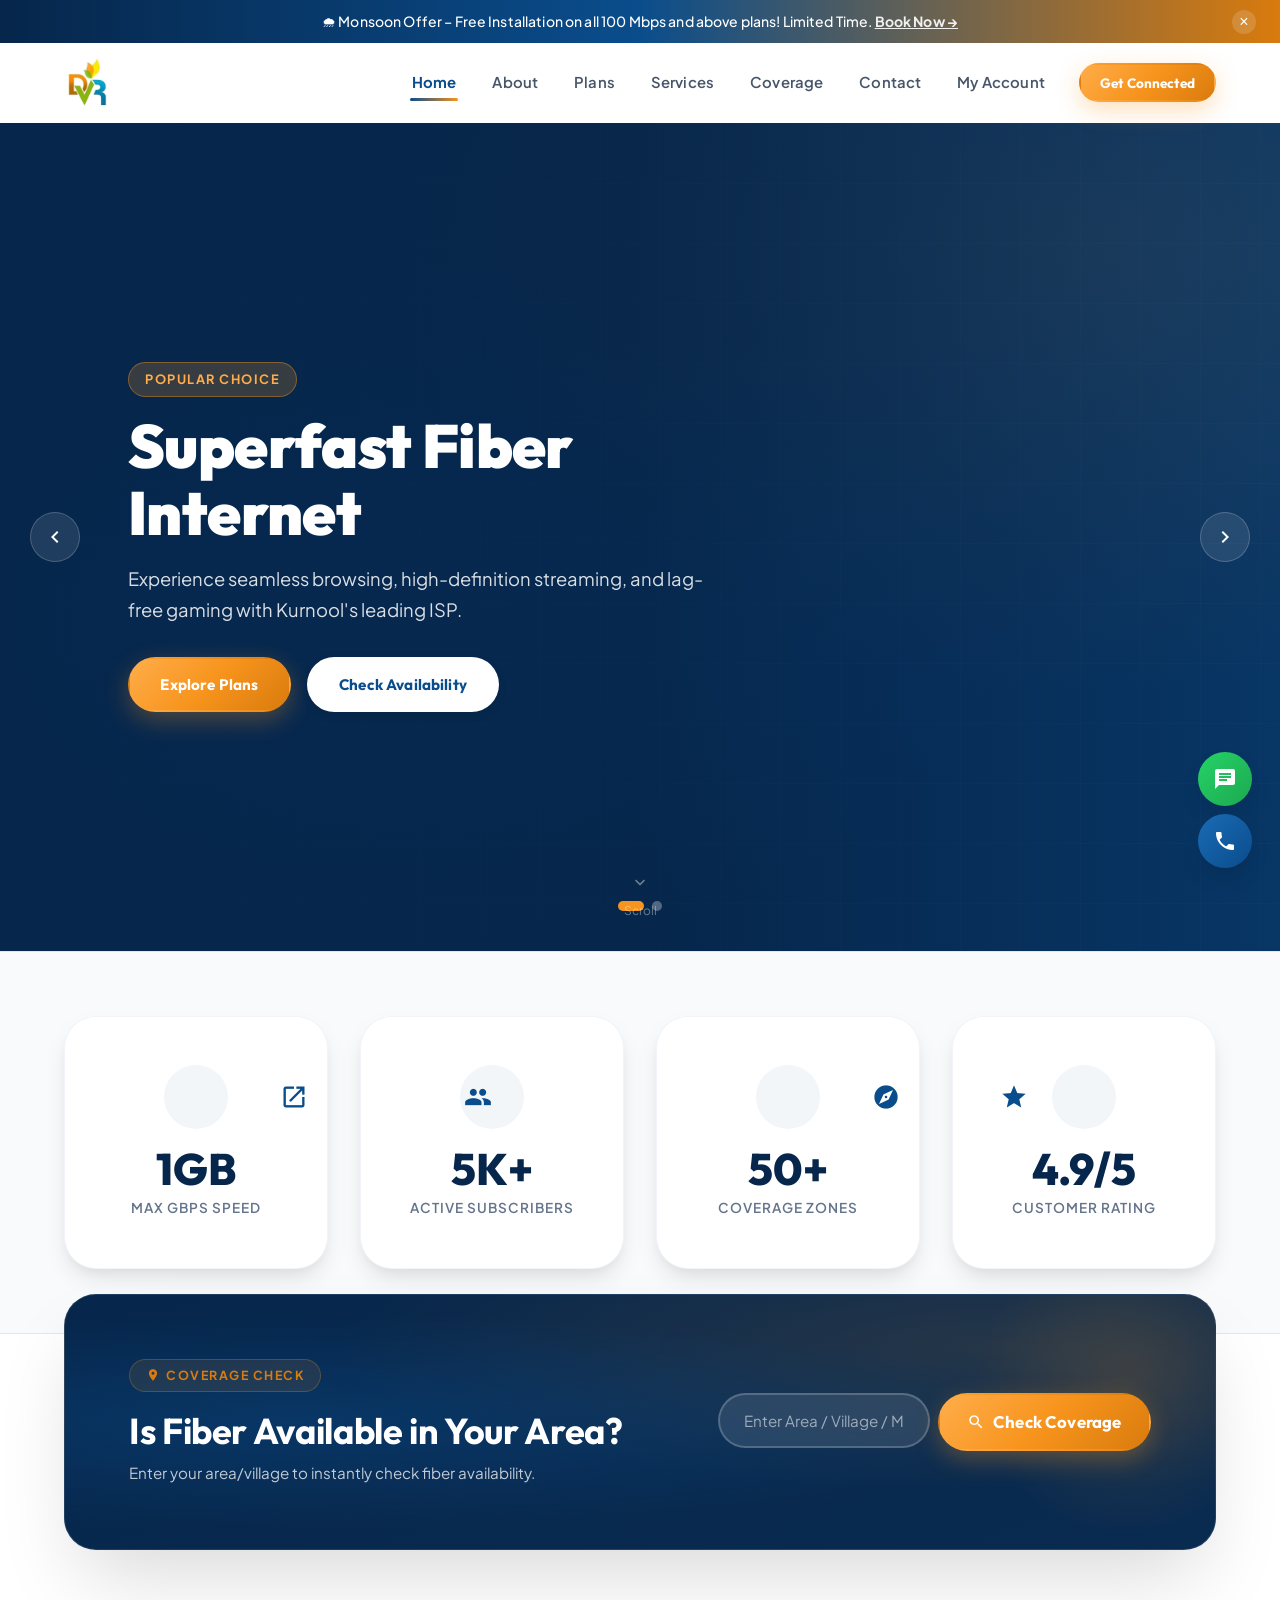
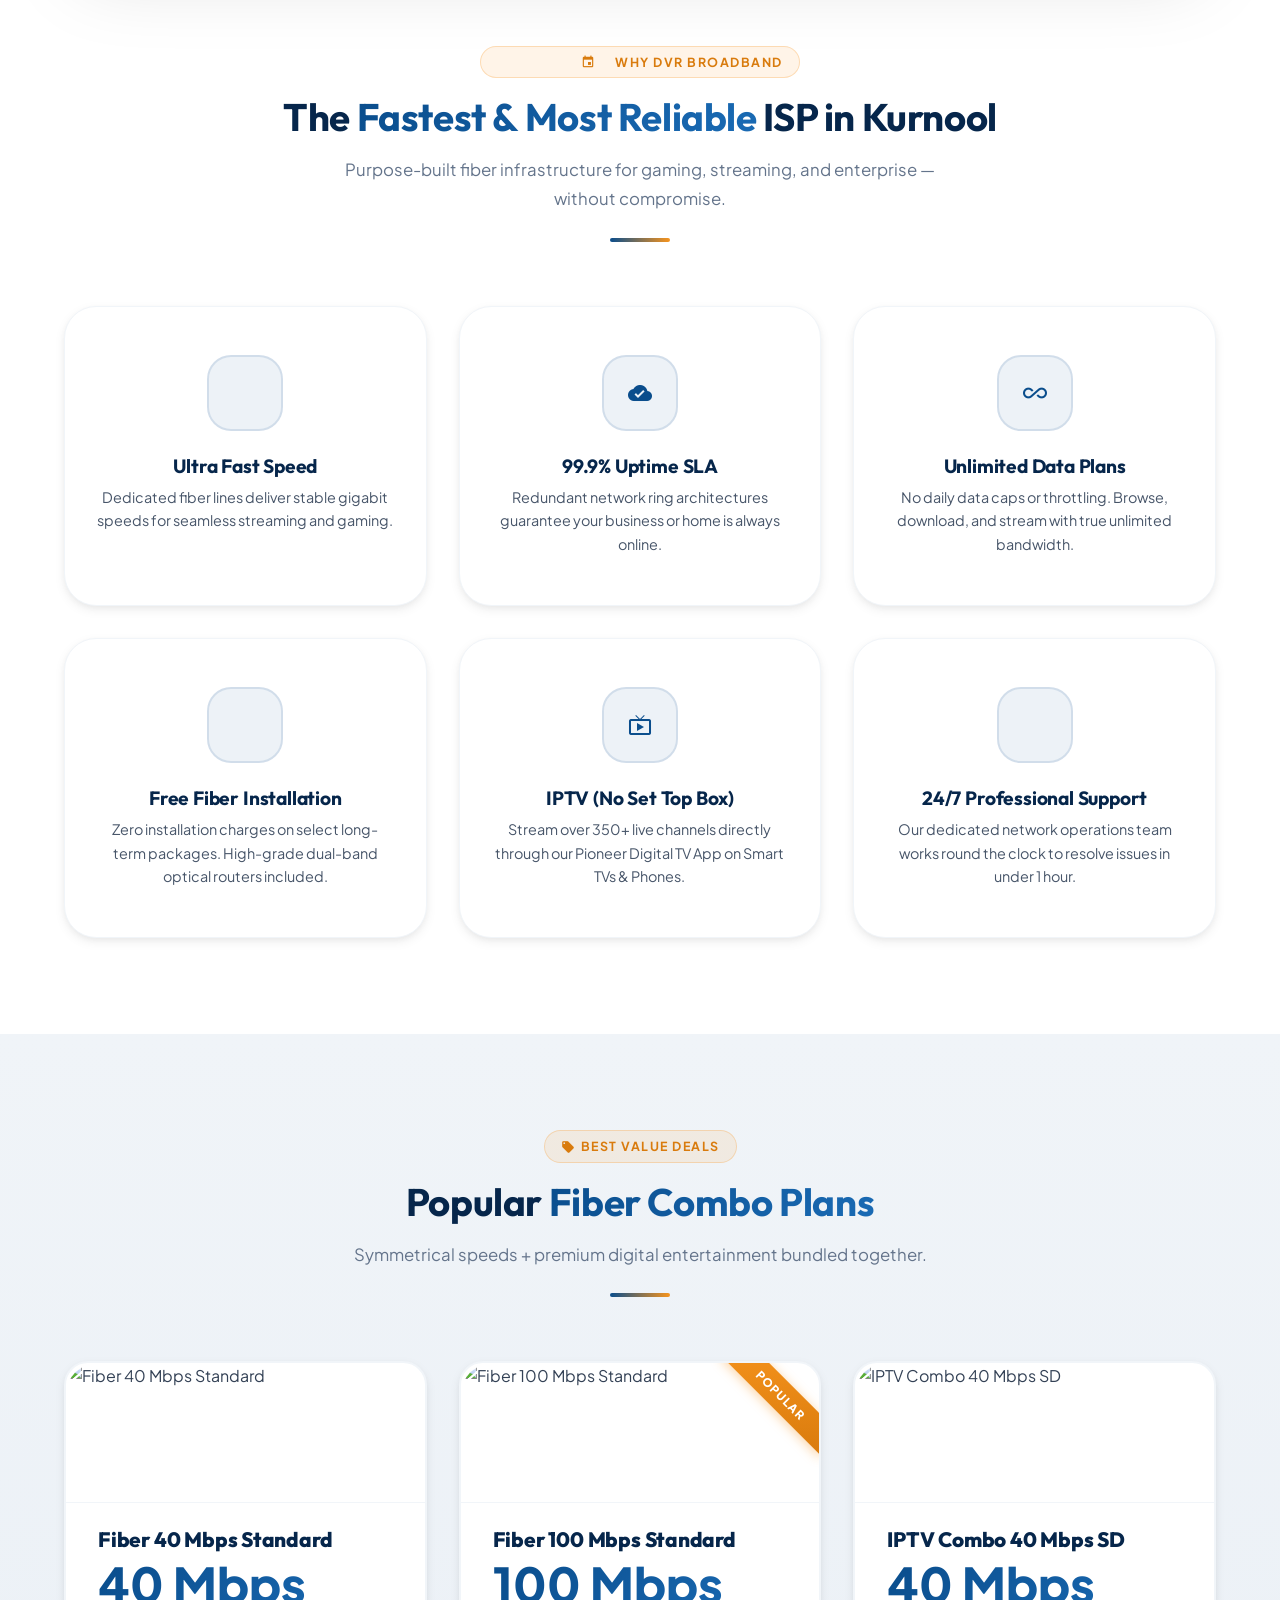
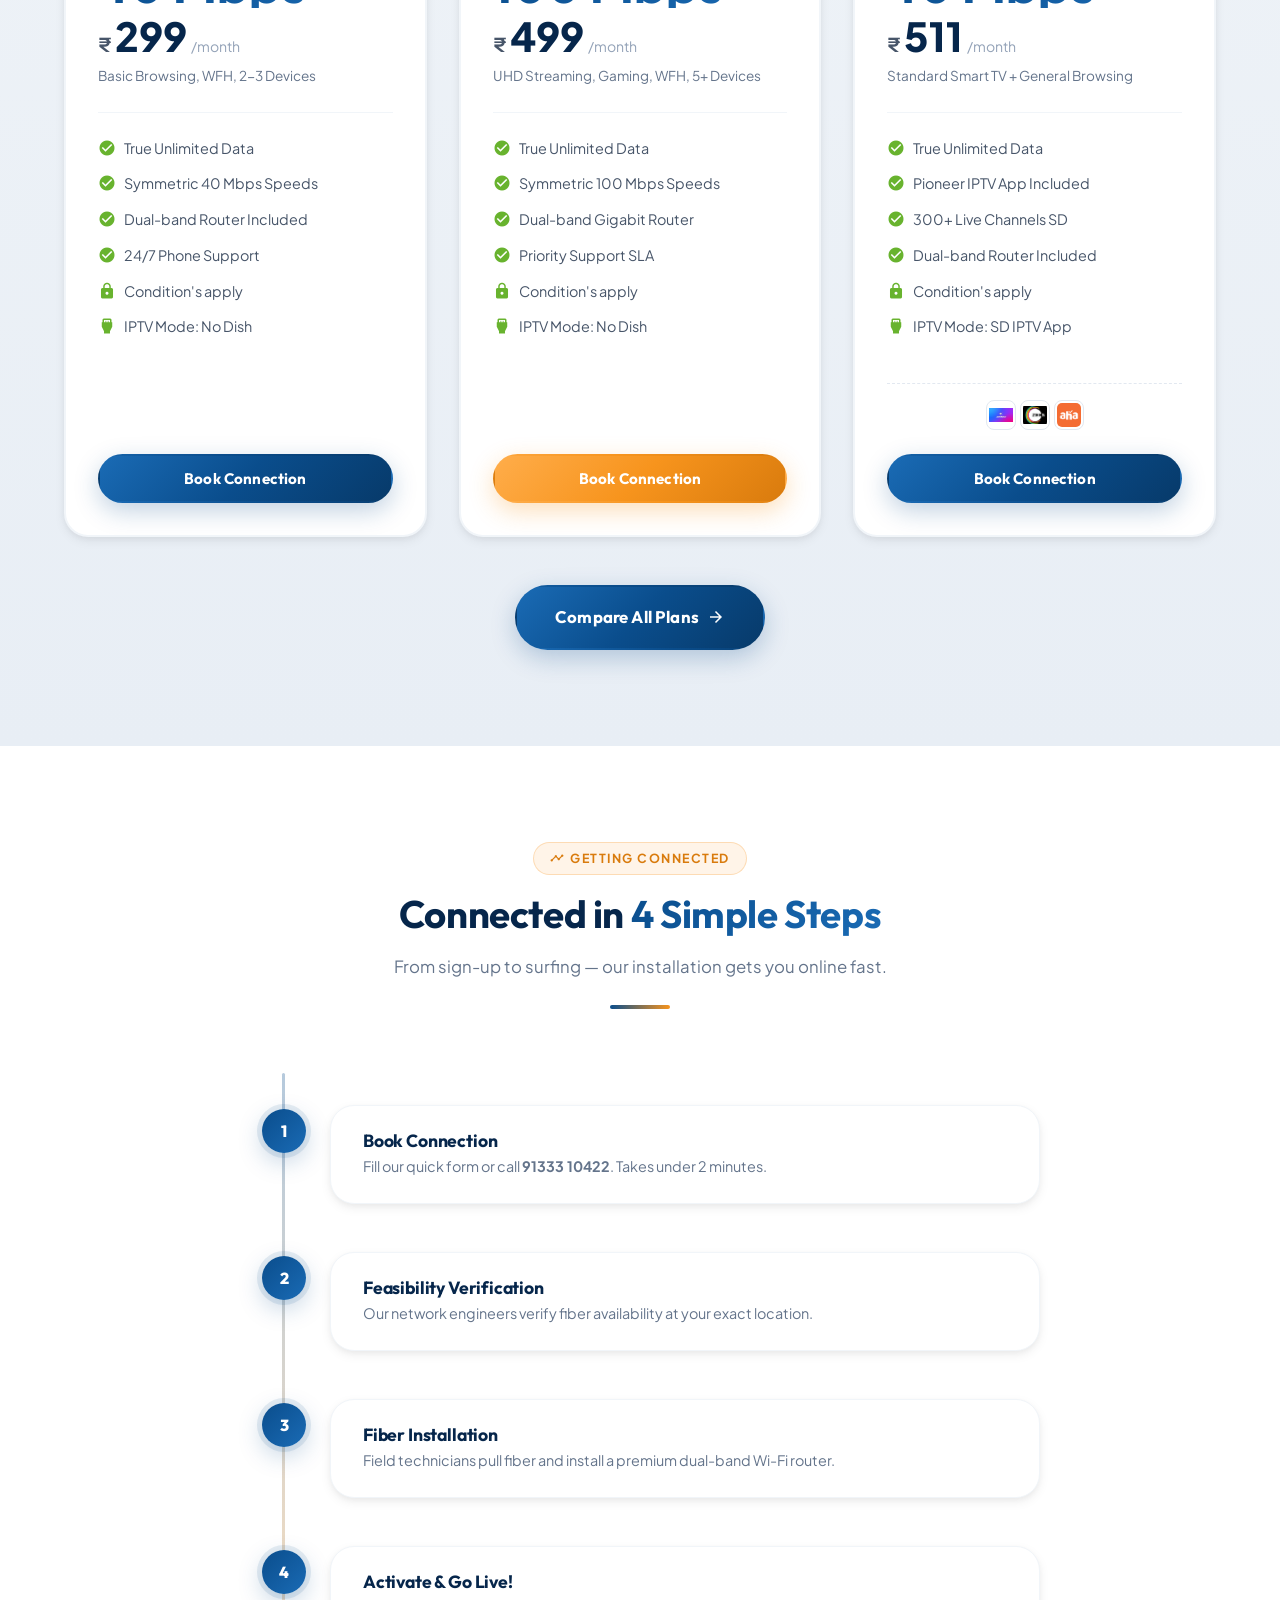
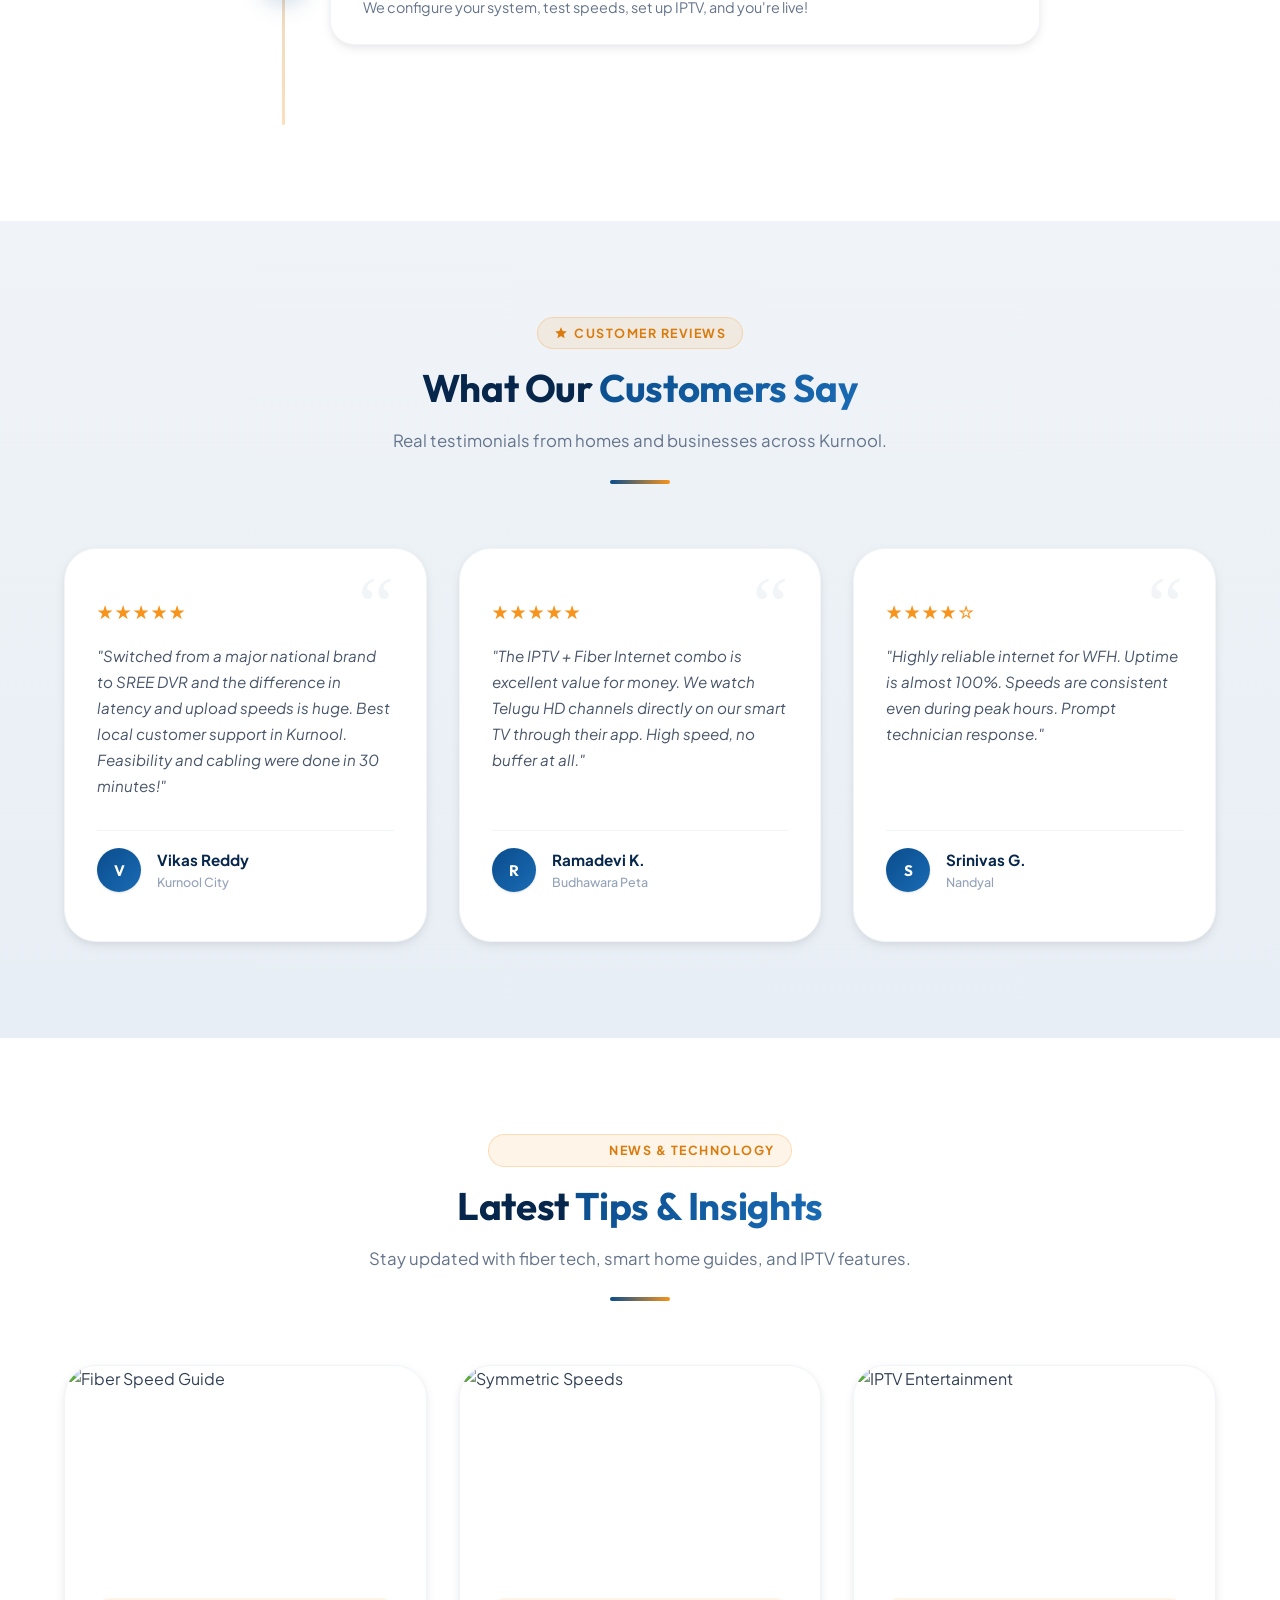
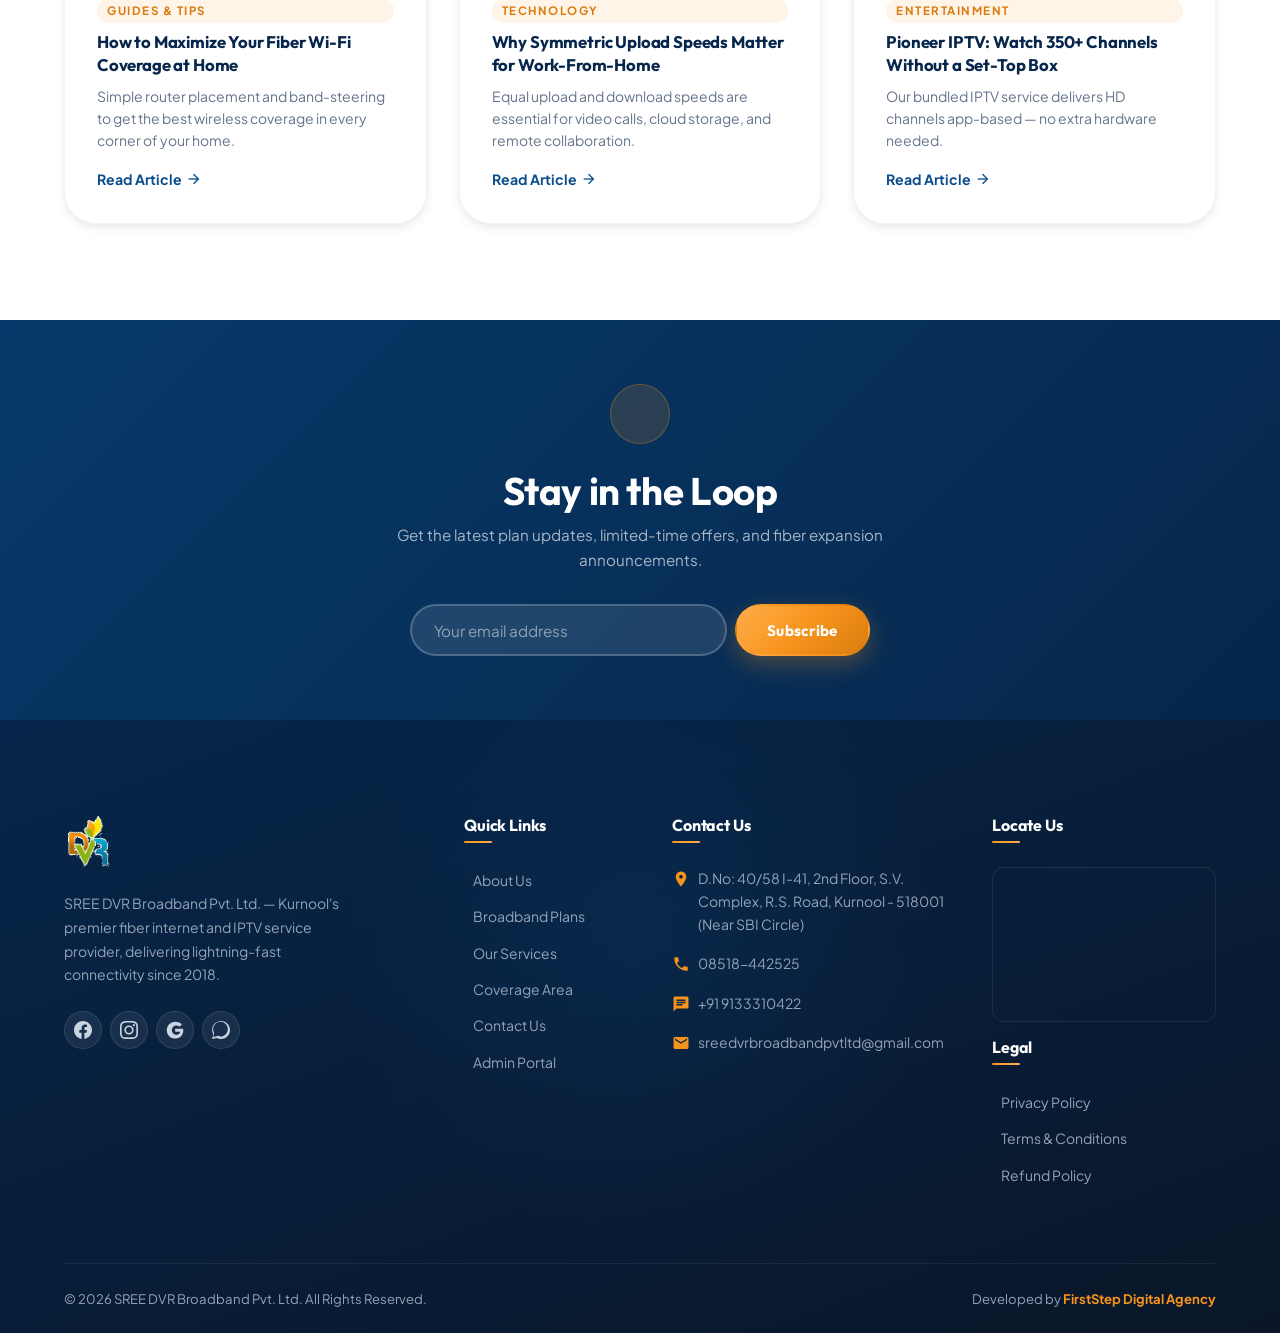
==== commit c5e756a7: "Update footer social links and icons with new Facebook and Instagram links, add Google placeholder i" ====
--- a/index.html
+++ b/index.html
@@ -4,16 +4,202 @@
 <head>
     <meta charset="UTF-8">
     <meta name="viewport" content="width=device-width, initial-scale=1.0">
-    <title>SREE DVR Broadband | Best High-Speed Fiber Internet in Kurnool</title>
-    <meta name="description"
-        content="Kurnool's fastest fiber internet. Plans from Rs.299/mo. Get connected in 30 minutes.">
+
+    <!-- ===== PRIMARY SEO ===== -->
+    <title>DVR Broadband Kurnool | Best Fiber WiFi Internet Plans | SREE DVR Broadband</title>
+    <meta name="description" content="DVR Broadband – Kurnool's #1 fiber internet & WiFi provider. Superfast broadband plans starting ₹299/mo. Unlimited data, IPTV, 350+ channels. Serving Kurnool, Andhra Pradesh & Telangana. Book now!">
+    <meta name="keywords" content="DVR broadband, DVR broadband Kurnool, fiber internet Kurnool, best WiFi Kurnool, broadband plans Kurnool, internet service provider Kurnool, WiFi connection Kurnool, fiber optic internet Andhra Pradesh, best broadband Andhra Pradesh, IPTV Kurnool, unlimited internet Kurnool, high speed internet Kurnool, DVR WiFi, Sree DVR broadband, broadband connection Kurnool, fiber broadband Telangana, cheap internet plans Kurnool, 100 Mbps internet Kurnool, 300 Mbps fiber Kurnool">
+    <meta name="author" content="SREE DVR Broadband Pvt. Ltd.">
+    <meta name="robots" content="index, follow, max-snippet:-1, max-image-preview:large, max-video-preview:-1">
+
+    <!-- ===== CANONICAL ===== -->
+    <link rel="canonical" href="https://abdulkabeer-dev.github.io/dvr-website/">
+
+    <!-- ===== GEO / LOCAL SEO ===== -->
+    <meta name="geo.region" content="IN-AP">
+    <meta name="geo.placename" content="Kurnool, Andhra Pradesh, India">
+    <meta name="geo.position" content="15.8281;78.0373">
+    <meta name="ICBM" content="15.8281, 78.0373">
+    <meta name="language" content="English">
+    <meta name="revisit-after" content="7 days">
+    <meta name="rating" content="general">
+    <meta name="coverage" content="Kurnool, Andhra Pradesh, Telangana, India">
+    <meta name="distribution" content="local">
+    <meta name="target" content="all">
+
+    <!-- ===== OPEN GRAPH (Facebook / WhatsApp) ===== -->
+    <meta property="og:type" content="website">
+    <meta property="og:url" content="https://abdulkabeer-dev.github.io/dvr-website/">
+    <meta property="og:title" content="DVR Broadband Kurnool | Best Fiber WiFi Internet | From ₹299/mo">
+    <meta property="og:description" content="Kurnool's fastest fiber broadband & WiFi. Plans from ₹299/mo. IPTV with 350+ channels. Unlimited data. Get connected in 30 minutes!">
+    <meta property="og:image" content="https://abdulkabeer-dev.github.io/dvr-website/images/logo.png">
+    <meta property="og:image:width" content="1200">
+    <meta property="og:image:height" content="630">
+    <meta property="og:site_name" content="SREE DVR Broadband">
+    <meta property="og:locale" content="en_IN">
+
+    <!-- ===== TWITTER CARD ===== -->
+    <meta name="twitter:card" content="summary_large_image">
+    <meta name="twitter:title" content="DVR Broadband Kurnool | Best Fiber WiFi Internet | From ₹299/mo">
+    <meta name="twitter:description" content="Kurnool's fastest fiber broadband & WiFi. Plans from ₹299/mo. IPTV with 350+ channels. Unlimited data. Get connected in 30 minutes!">
+    <meta name="twitter:image" content="https://abdulkabeer-dev.github.io/dvr-website/images/logo.png">
+
+    <!-- ===== JSON-LD SCHEMA ===== -->
+    <script type="application/ld+json">
+    {
+      "@context": "https://schema.org",
+      "@graph": [
+        {
+          "@type": "LocalBusiness",
+          "@id": "https://abdulkabeer-dev.github.io/dvr-website/#business",
+          "name": "SREE DVR Broadband Pvt. Ltd.",
+          "alternateName": ["DVR Broadband", "DVR Broadband Kurnool", "Sree DVR"],
+          "description": "Kurnool's leading fiber broadband and IPTV service provider. Offering high-speed fiber internet, unlimited data plans, and bundled IPTV with 350+ live channels across Kurnool, Andhra Pradesh, and Telangana.",
+          "url": "https://abdulkabeer-dev.github.io/dvr-website/",
+          "telephone": ["+919133310422", "+9108518442525"],
+          "email": "sreedvrbroadbandpvtltd@gmail.com",
+          "foundingDate": "2018",
+          "priceRange": "₹₹",
+          "currenciesAccepted": "INR",
+          "paymentAccepted": "Cash, Online Transfer, UPI",
+          "address": {
+            "@type": "PostalAddress",
+            "streetAddress": "2nd Floor, S.V. Complex, R.S. Road",
+            "addressLocality": "Kurnool",
+            "addressRegion": "Andhra Pradesh",
+            "postalCode": "518001",
+            "addressCountry": "IN"
+          },
+          "geo": {
+            "@type": "GeoCoordinates",
+            "latitude": 15.8281,
+            "longitude": 78.0373
+          },
+          "areaServed": [
+            { "@type": "City", "name": "Kurnool" },
+            { "@type": "State", "name": "Andhra Pradesh" },
+            { "@type": "State", "name": "Telangana" }
+          ],
+          "openingHoursSpecification": [
+            {
+              "@type": "OpeningHoursSpecification",
+              "dayOfWeek": ["Monday","Tuesday","Wednesday","Thursday","Friday","Saturday","Sunday"],
+              "opens": "09:00",
+              "closes": "21:00"
+            }
+          ],
+          "sameAs": [
+            "https://www.facebook.com/dvrbroadband",
+            "https://wa.me/919133310422"
+          ],
+          "hasOfferCatalog": {
+            "@type": "OfferCatalog",
+            "name": "Fiber Internet Plans",
+            "itemListElement": [
+              {
+                "@type": "Offer",
+                "name": "40 Mbps Fiber Plan",
+                "description": "40 Mbps symmetric fiber internet with unlimited data",
+                "priceCurrency": "INR",
+                "price": "299"
+              },
+              {
+                "@type": "Offer",
+                "name": "100 Mbps Fiber Combo Plan",
+                "description": "100 Mbps fiber internet with Pioneer IPTV – 350+ channels",
+                "priceCurrency": "INR",
+                "price": "699"
+              },
+              {
+                "@type": "Offer",
+                "name": "300 Mbps Premium Fiber Plan",
+                "description": "300 Mbps high-speed fiber with full OTT pack and IPTV",
+                "priceCurrency": "INR",
+                "price": "1299"
+              }
+            ]
+          },
+          "aggregateRating": {
+            "@type": "AggregateRating",
+            "ratingValue": "4.9",
+            "reviewCount": "500",
+            "bestRating": "5",
+            "worstRating": "1"
+          }
+        },
+        {
+          "@type": "WebSite",
+          "@id": "https://abdulkabeer-dev.github.io/dvr-website/#website",
+          "url": "https://abdulkabeer-dev.github.io/dvr-website/",
+          "name": "SREE DVR Broadband",
+          "description": "Kurnool's #1 fiber internet and IPTV service provider",
+          "publisher": {
+            "@id": "https://abdulkabeer-dev.github.io/dvr-website/#business"
+          },
+          "potentialAction": {
+            "@type": "SearchAction",
+            "target": "https://abdulkabeer-dev.github.io/dvr-website/coverage.html?area={search_term_string}",
+            "query-input": "required name=search_term_string"
+          }
+        },
+        {
+          "@type": "FAQPage",
+          "mainEntity": [
+            {
+              "@type": "Question",
+              "name": "What is DVR Broadband and where does it operate?",
+              "acceptedAnswer": {
+                "@type": "Answer",
+                "text": "SREE DVR Broadband Pvt. Ltd. is Kurnool's leading fiber internet and IPTV service provider. We operate across Kurnool city, villages in Kurnool district, Andhra Pradesh, and select areas in Telangana."
+              }
+            },
+            {
+              "@type": "Question",
+              "name": "What are the broadband internet plans offered by DVR Broadband in Kurnool?",
+              "acceptedAnswer": {
+                "@type": "Answer",
+                "text": "DVR Broadband offers fiber internet plans starting from ₹299/month for 40 Mbps, ₹699/month for 100 Mbps with IPTV, and up to ₹1299/month for 300 Mbps with full OTT pack. All plans have unlimited data."
+              }
+            },
+            {
+              "@type": "Question",
+              "name": "Does DVR Broadband offer WiFi router with the connection?",
+              "acceptedAnswer": {
+                "@type": "Answer",
+                "text": "Yes! DVR Broadband provides a premium dual-band WiFi router with every fiber connection. Higher plans get enterprise-grade mesh-ready routers for complete home WiFi coverage."
+              }
+            },
+            {
+              "@type": "Question",
+              "name": "What is the installation time for DVR Broadband in Kurnool?",
+              "acceptedAnswer": {
+                "@type": "Answer",
+                "text": "DVR Broadband completes fiber installation within 30 minutes to a few hours once feasibility is confirmed at your location in Kurnool."
+              }
+            },
+            {
+              "@type": "Question",
+              "name": "Does DVR Broadband provide service in villages around Kurnool?",
+              "acceptedAnswer": {
+                "@type": "Answer",
+                "text": "Yes, DVR Broadband is expanding its fiber network to villages and mandals around Kurnool. Check our Coverage page to see if your area is serviceable."
+              }
+            }
+          ]
+        }
+      ]
+    }
+    </script>
+
+    <!-- ===== ASSETS ===== -->
+    <link rel="icon" type="image/x-icon" href="favicon.ico">
     <link href="https://fonts.googleapis.com/icon?family=Material+Icons" rel="stylesheet">
     <link rel="stylesheet" href="css/variables.css">
     <link rel="stylesheet" href="css/main.css">
     <link rel="stylesheet" href="css/components.css">
     <link rel="stylesheet" href="css/animations.css">
     <link rel="stylesheet" href="css/pages.css">
-    <link rel="icon" type="image/x-icon" href="favicon.ico">
+
     <style>
         .hero-section {
             position: relative;
@@ -687,16 +873,17 @@
                     <p class="footer-tagline">SREE DVR Broadband Pvt. Ltd. — Kurnool's premier fiber internet and IPTV
                         service provider, delivering lightning-fast connectivity since 2018.</p>
                     <div class="social-links">
-                        <a href="#" class="social-icon"><i class="material-icons"
-                                style="font-size:18px;">facebook</i></a>
-                        <a href="#" class="social-icon">
-                            <svg style="width:16px;height:16px;fill:currentColor;" viewBox="0 0 24 24">
-                                <path
-                                    d="M18.244 2.25h3.308l-7.227 8.26 8.502 11.24H16.17l-5.214-6.817L4.99 21.75H1.68l7.73-8.835L1.254 2.25H8.08l4.713 6.231zm-1.161 17.52h1.833L7.084 4.126H5.117z" />
-                            </svg>
+                        <a href="https://www.facebook.com/share/1HKsH1YATB/" target="_blank" class="social-icon" aria-label="Facebook">
+                            <svg style="width:18px;height:18px;fill:currentColor;" viewBox="0 0 24 24"><path d="M24 12.073c0-6.627-5.373-12-12-12s-12 5.373-12 12c0 5.99 4.388 10.954 10.125 11.854v-8.385H7.078v-3.47h3.047V9.43c0-3.007 1.792-4.669 4.533-4.669 1.312 0 2.686.235 2.686.235v2.953H15.83c-1.491 0-1.956.925-1.956 1.874v2.25h3.328l-.532 3.47h-2.796v8.385C19.612 23.027 24 18.062 24 12.073z"/></svg>
                         </a>
-                        <a href="https://wa.me/919133310422" target="_blank" class="social-icon">
-                            <i class="material-icons" style="font-size:18px;">chat</i>
+                        <a href="https://www.instagram.com/dvrbroadband?igsh=MW9qcW80eWhsczdjbw==" target="_blank" class="social-icon" aria-label="Instagram">
+                            <svg style="width:18px;height:18px;fill:currentColor;" viewBox="0 0 24 24"><path d="M12 2.163c3.204 0 3.584.012 4.85.07 3.252.148 4.771 1.691 4.919 4.919.058 1.265.069 1.645.069 4.849 0 3.205-.012 3.584-.069 4.849-.149 3.225-1.664 4.771-4.919 4.919-1.266.058-1.644.07-4.85.07-3.204 0-3.584-.012-4.849-.07-3.26-.149-4.771-1.699-4.919-4.92-.058-1.265-.07-1.644-.07-4.849 0-3.204.013-3.583.07-4.849.149-3.227 1.664-4.771 4.919-4.919 1.266-.057 1.645-.069 4.849-.069zM12 0C8.741 0 8.333.014 7.053.072 2.695.272.273 2.69.073 7.051.014 8.333 0 8.741 0 12c0 3.259.014 3.668.072 4.948.2 4.358 2.618 6.78 6.98 6.98 1.281.058 1.689.072 4.948.072 3.259 0 3.668-.014 4.948-.072 4.354-.2 6.782-2.618 6.979-6.98.059-1.28.073-1.689.073-4.948 0-3.259-.014-3.667-.072-4.947-.196-4.354-2.617-6.78-6.979-6.98C15.668.014 15.259 0 12 0zm0 5.838a6.162 6.162 0 100 12.324 6.162 6.162 0 000-12.324zM12 16a4 4 0 110-8 4 4 0 010 8zm6.406-11.845a1.44 1.44 0 100 2.881 1.44 1.44 0 000-2.881z"/></svg>
+                        </a>
+                        <a href="#" target="_blank" class="social-icon" aria-label="Google Business">
+                            <svg style="width:18px;height:18px;fill:currentColor;" viewBox="0 0 24 24"><path d="M12.24 10.285V14.4h6.887c-.648 2.41-2.519 4.113-5.136 4.113-3.41 0-6.19-2.78-6.19-6.19 0-3.41 2.78-6.19 6.19-6.19 1.56 0 2.97.58 4.07 1.536l3.1-3.1C19.3 2.19 15.93 1 12.24 1 6.033 1 1 6.033 1 12.24s5.033 11.24 11.24 11.24c6.478 0 10.793-4.537 10.793-10.985 0-.746-.075-1.432-.209-2.21H12.24z"/></svg>
+                        </a>
+                        <a href="https://wa.me/919133310422" target="_blank" class="social-icon" aria-label="WhatsApp">
+                            <svg style="width:18px;height:18px;fill:currentColor;" viewBox="0 0 24 24"><path d="M.057 24l1.687-6.163c-1.041-1.804-1.588-3.849-1.587-5.946C.06 5.348 5.397.01 12.008.01c3.202.001 6.212 1.246 8.477 3.513 2.266 2.268 3.507 5.28 3.505 8.484-.004 6.657-5.34 11.997-11.953 11.997-2.005-.001-3.973-.502-5.724-1.455L0 24zm6.59-4.846c1.6.95 2.698 1.498 4.632 1.499 5.41.003 9.816-4.394 9.82-9.805.002-2.62-1.018-5.086-2.87-6.94C16.376 2.054 13.91 1.033 11.29 1.03 5.88 1.027 1.474 5.428 1.47 10.84c-.001 1.816.48 3.59 1.39 5.169L1.874 21.66l5.773-1.506z"/></svg>
                         </a>
                     </div>
                 </div>
--- a/css/main.css
+++ b/css/main.css
@@ -455,6 +455,7 @@
     color: var(--navy);
     margin-bottom: var(--space-md);
     line-height: 1.2;
+    text-align: center;
 }
 
 .section-title strong,
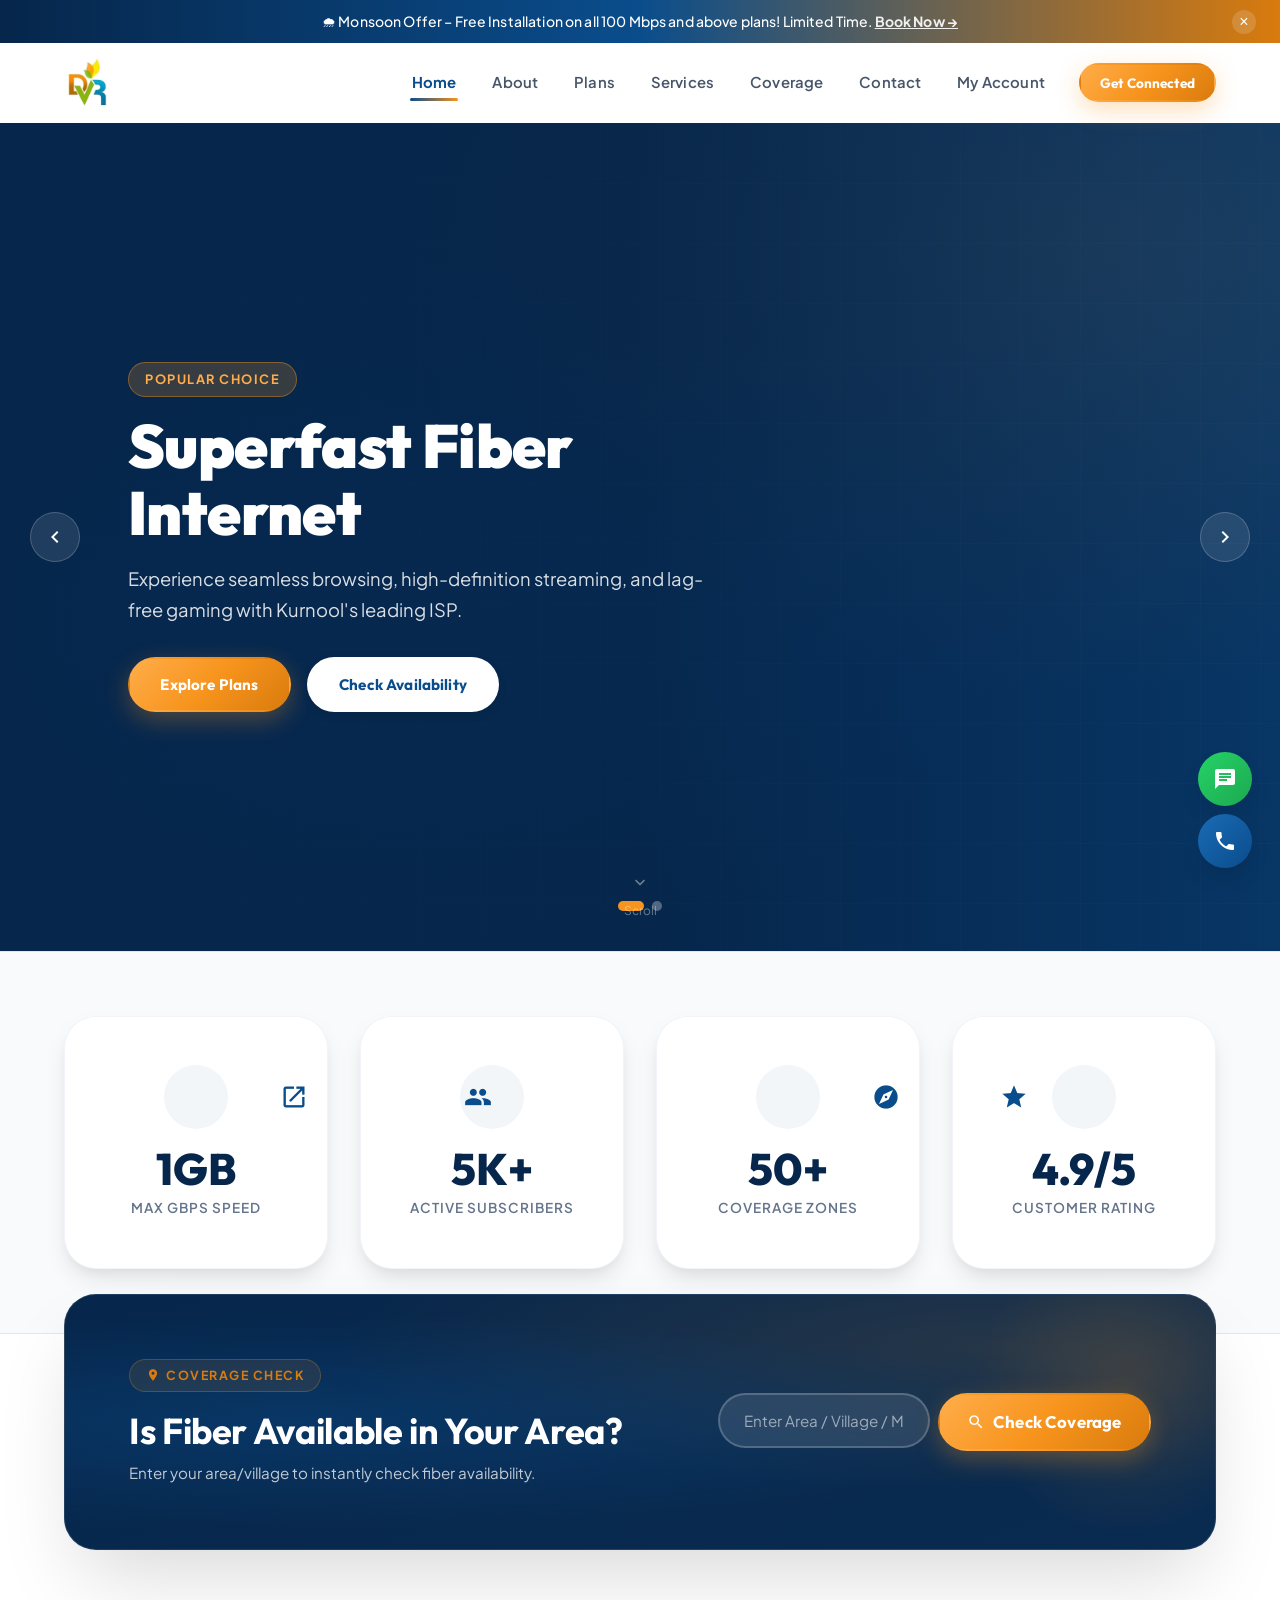
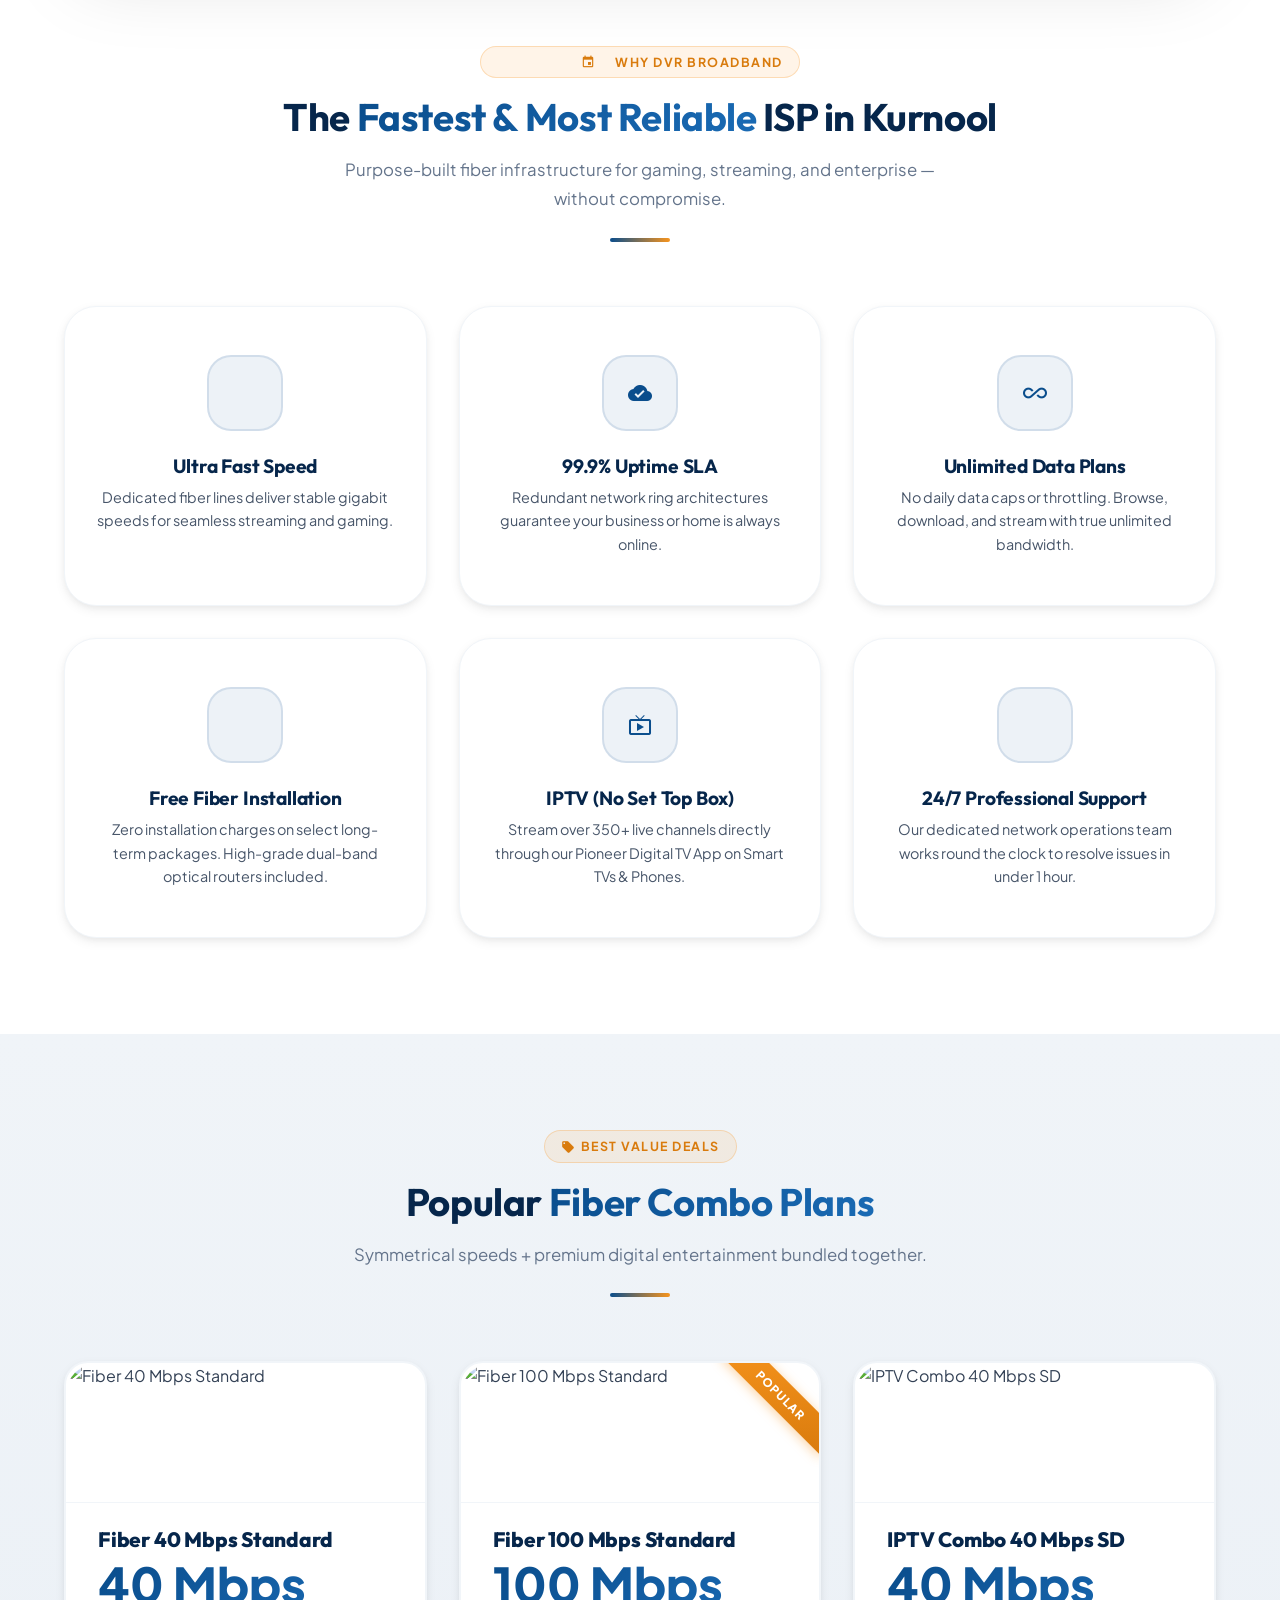
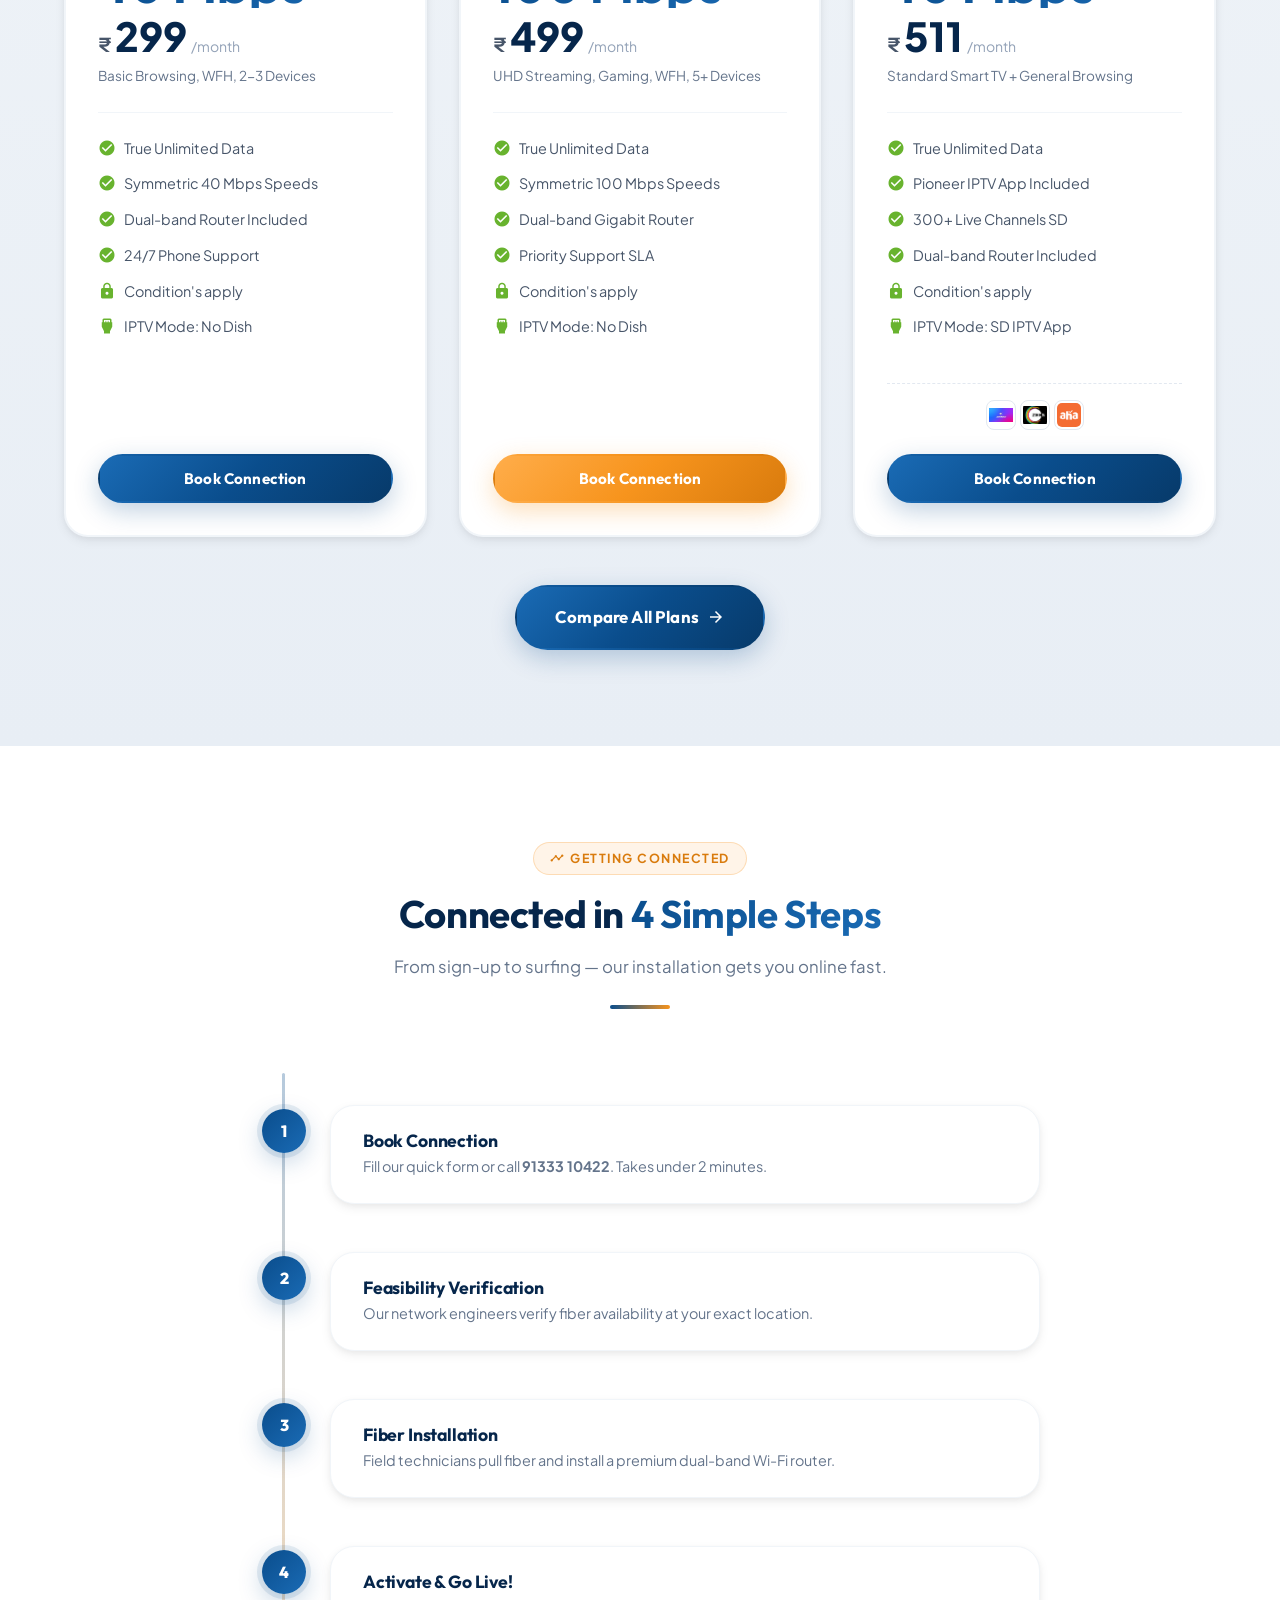
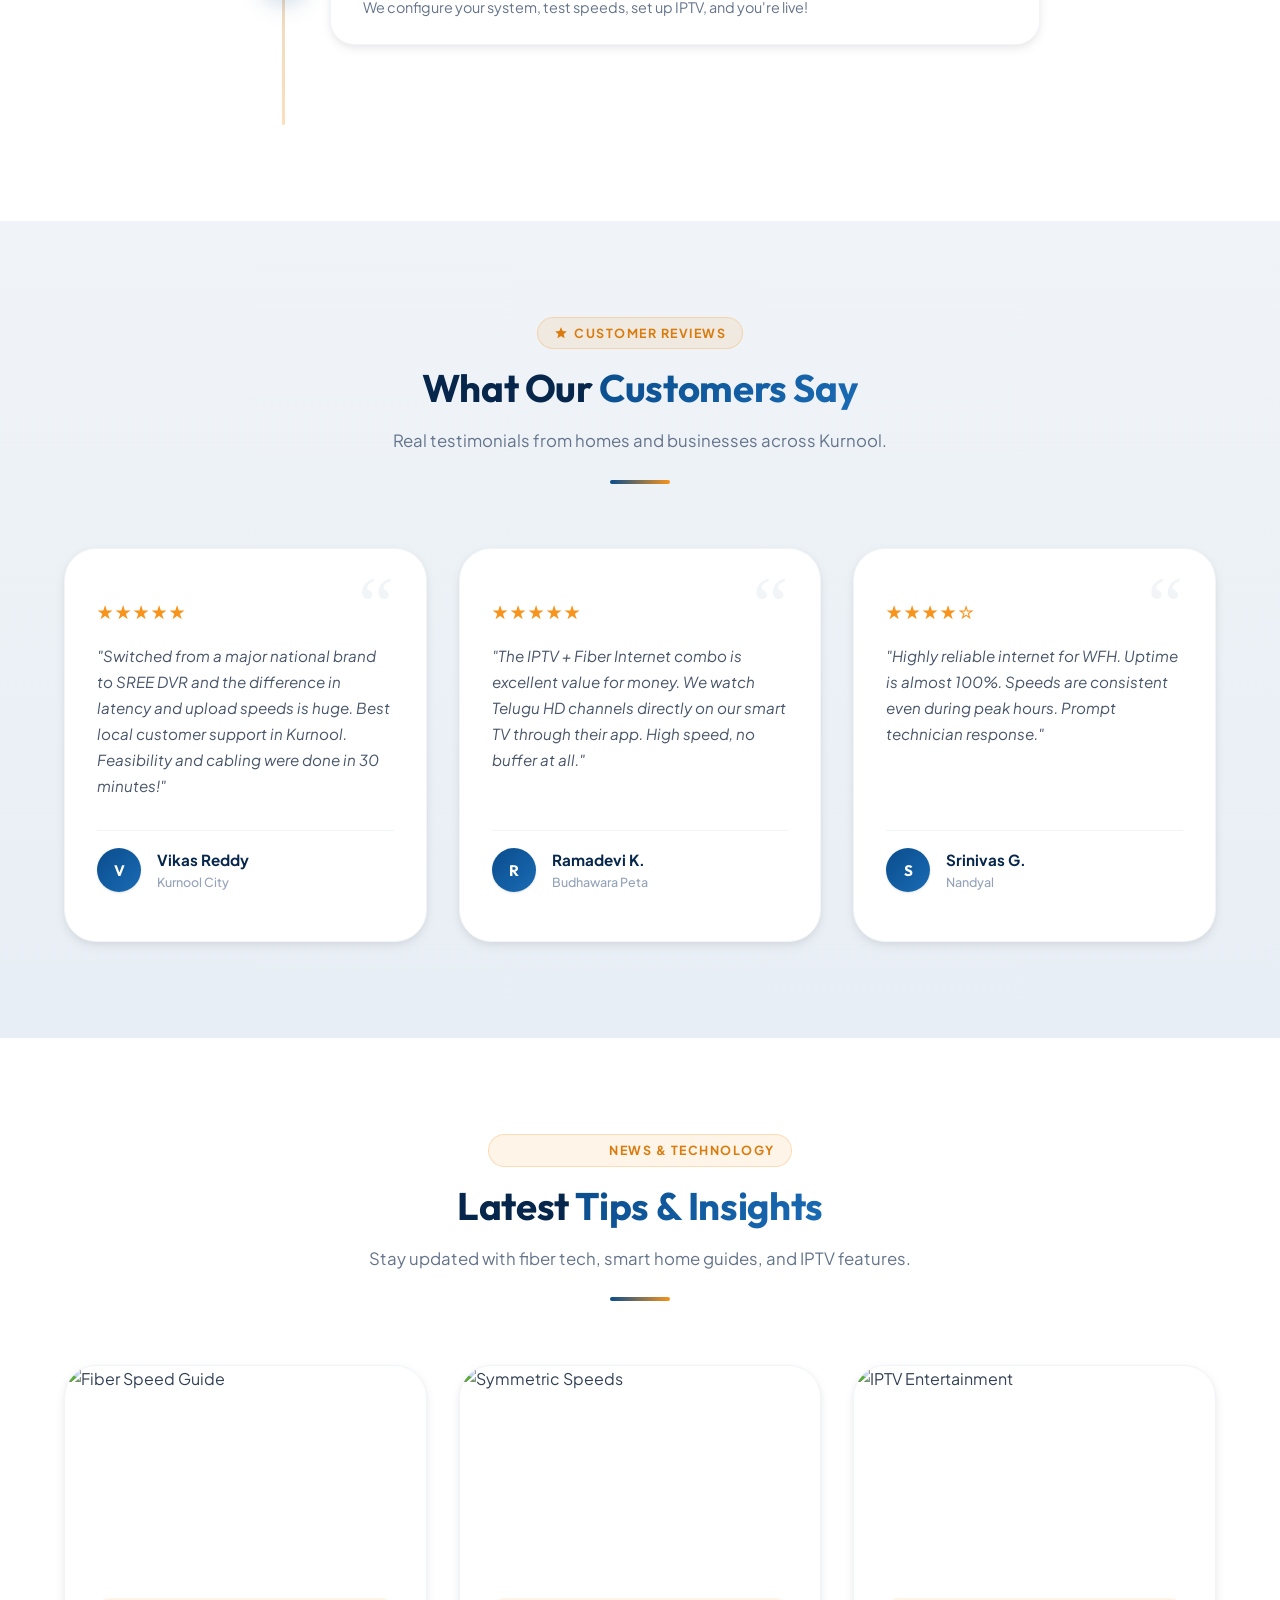
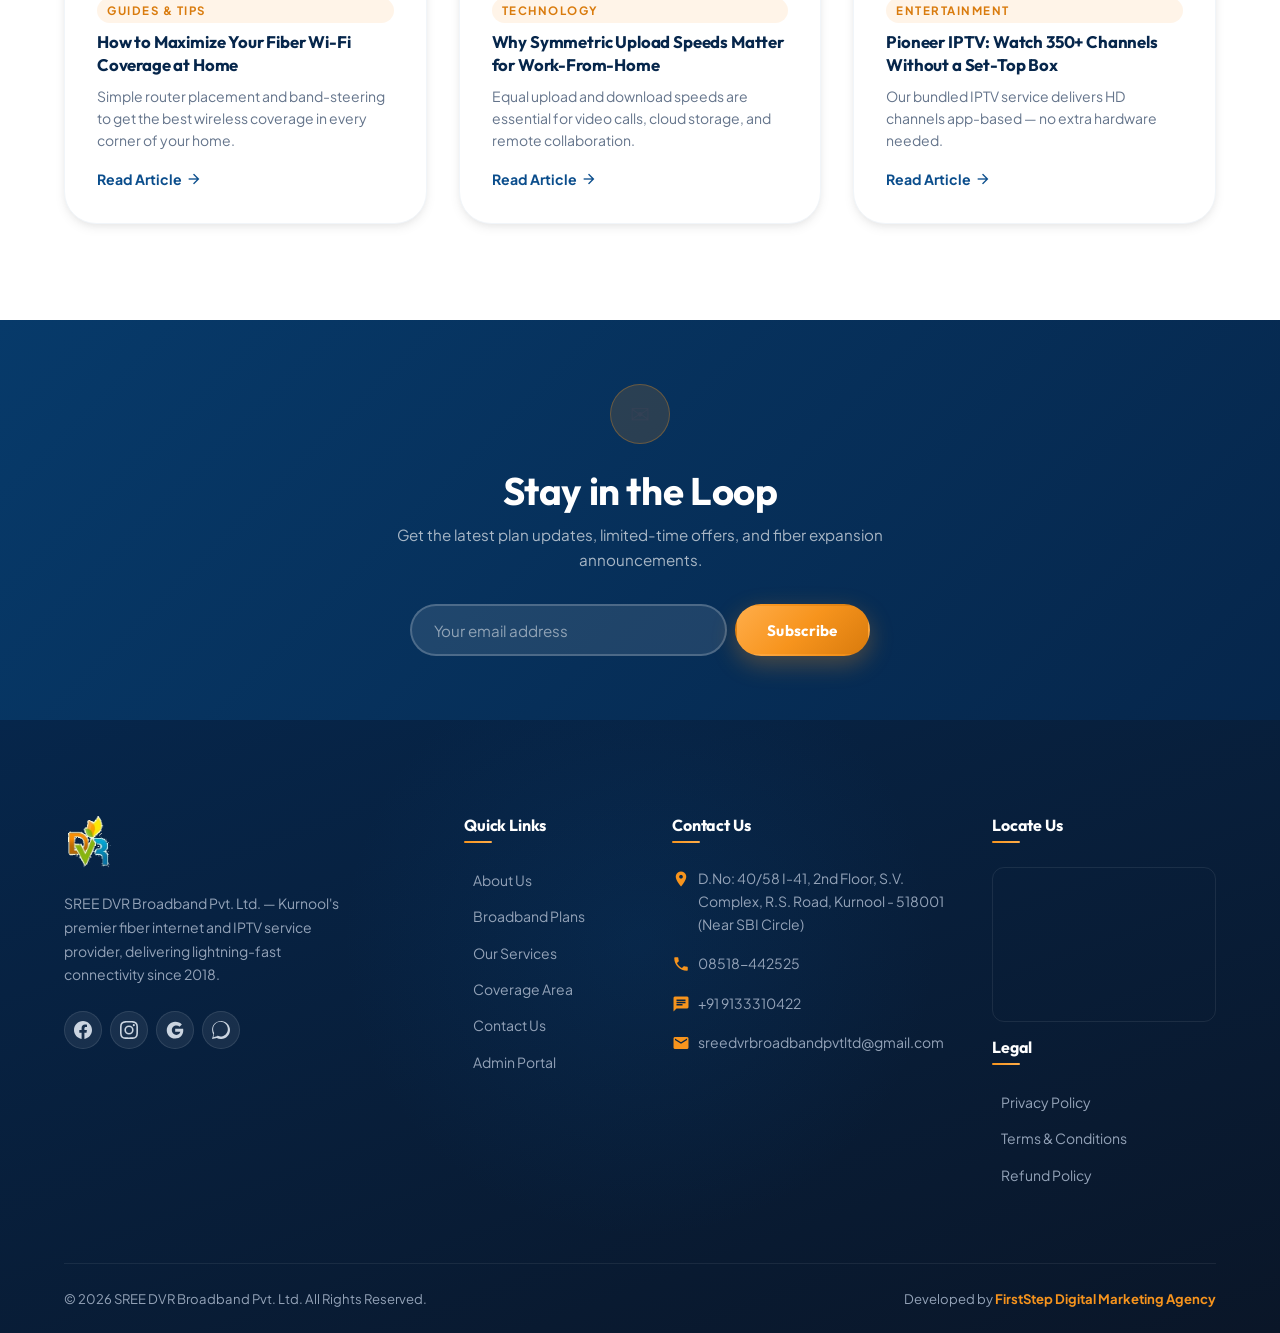
==== commit a55ac28f: "Update developer credit link text" ====
--- a/index.html
+++ b/index.html
@@ -932,7 +932,7 @@
             <div class="footer-bottom">
                 <p>&copy; 2026 SREE DVR Broadband Pvt. Ltd. All Rights Reserved.</p>
                 <p class="developer-credit">Developed by <a href="https://www.firststepdigitalagency.com"
-                        target="_blank">FirstStep Digital Agency</a></p>
+                        target="_blank">FirstStep Digital Marketing Agency</a></p>
             </div>
         </div>
     </footer>
@@ -1012,4 +1012,4 @@
 
 </body>
 
-</html>+</html>
